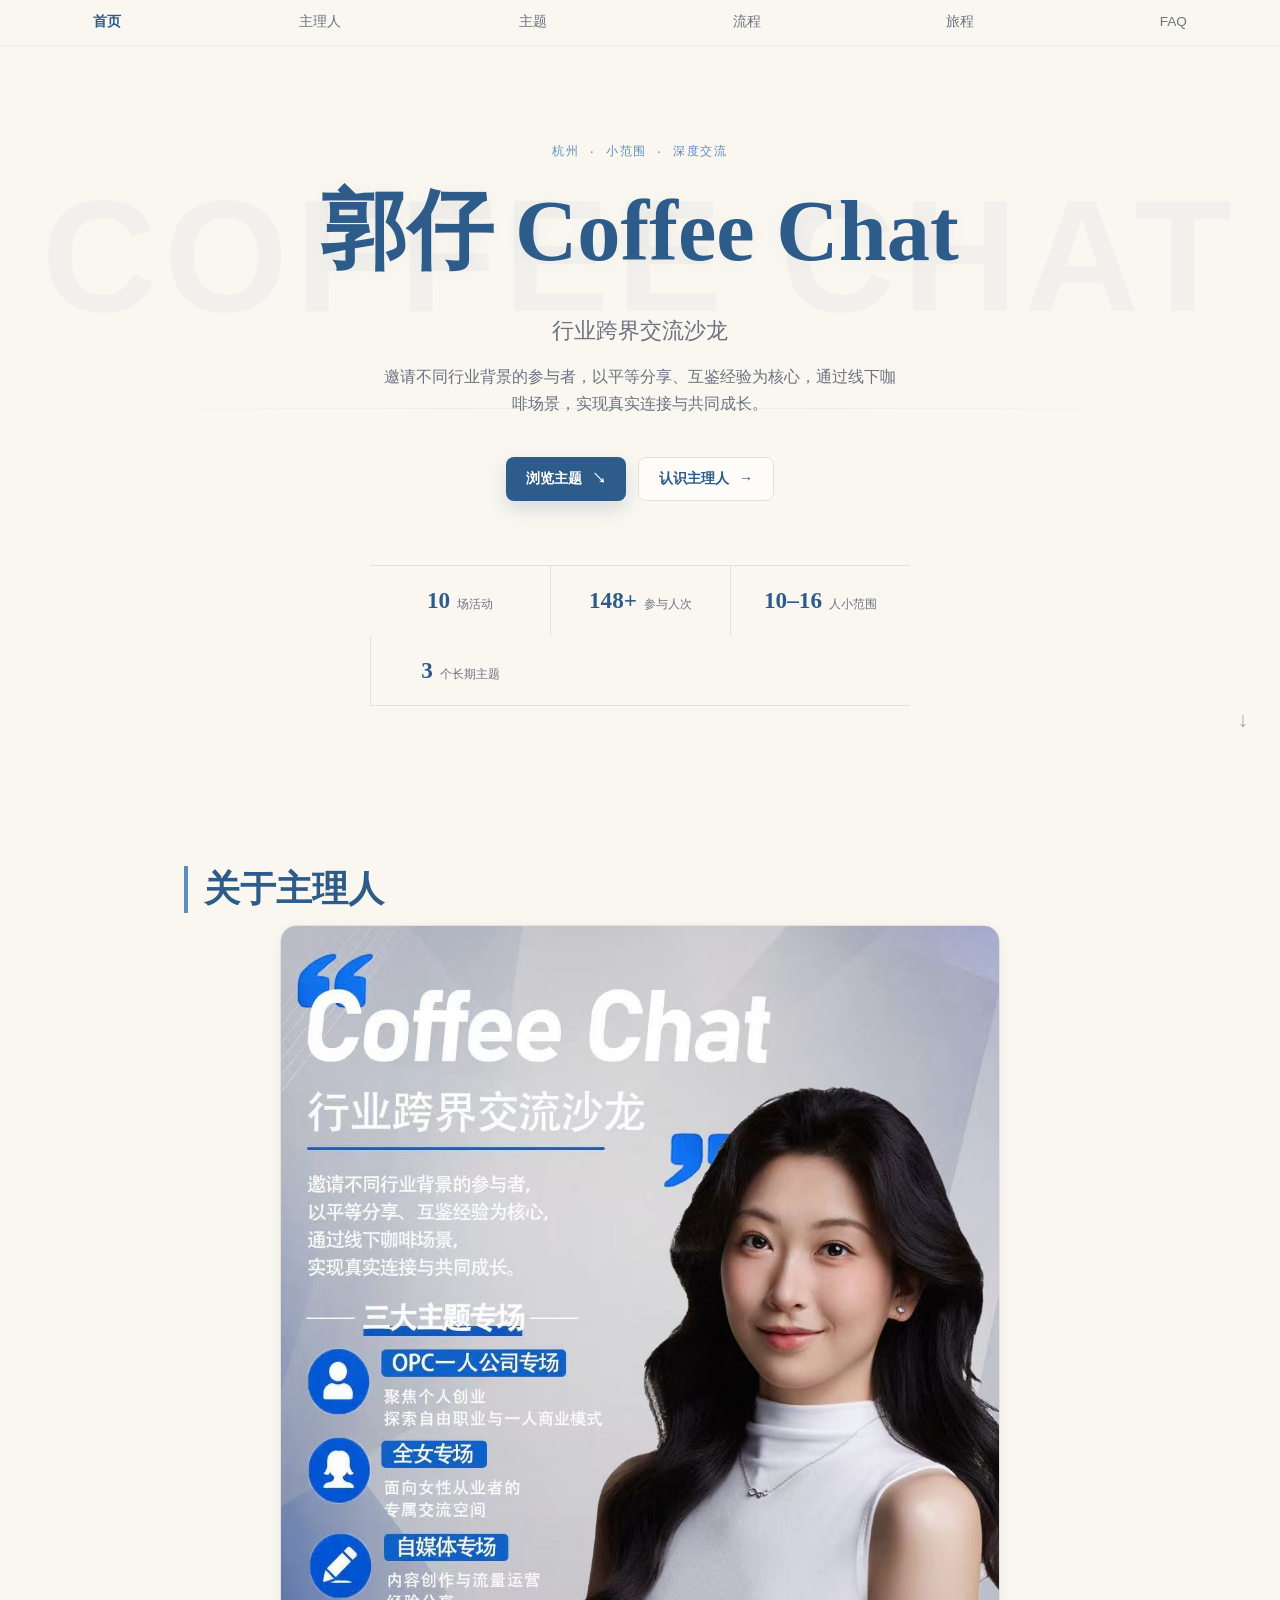
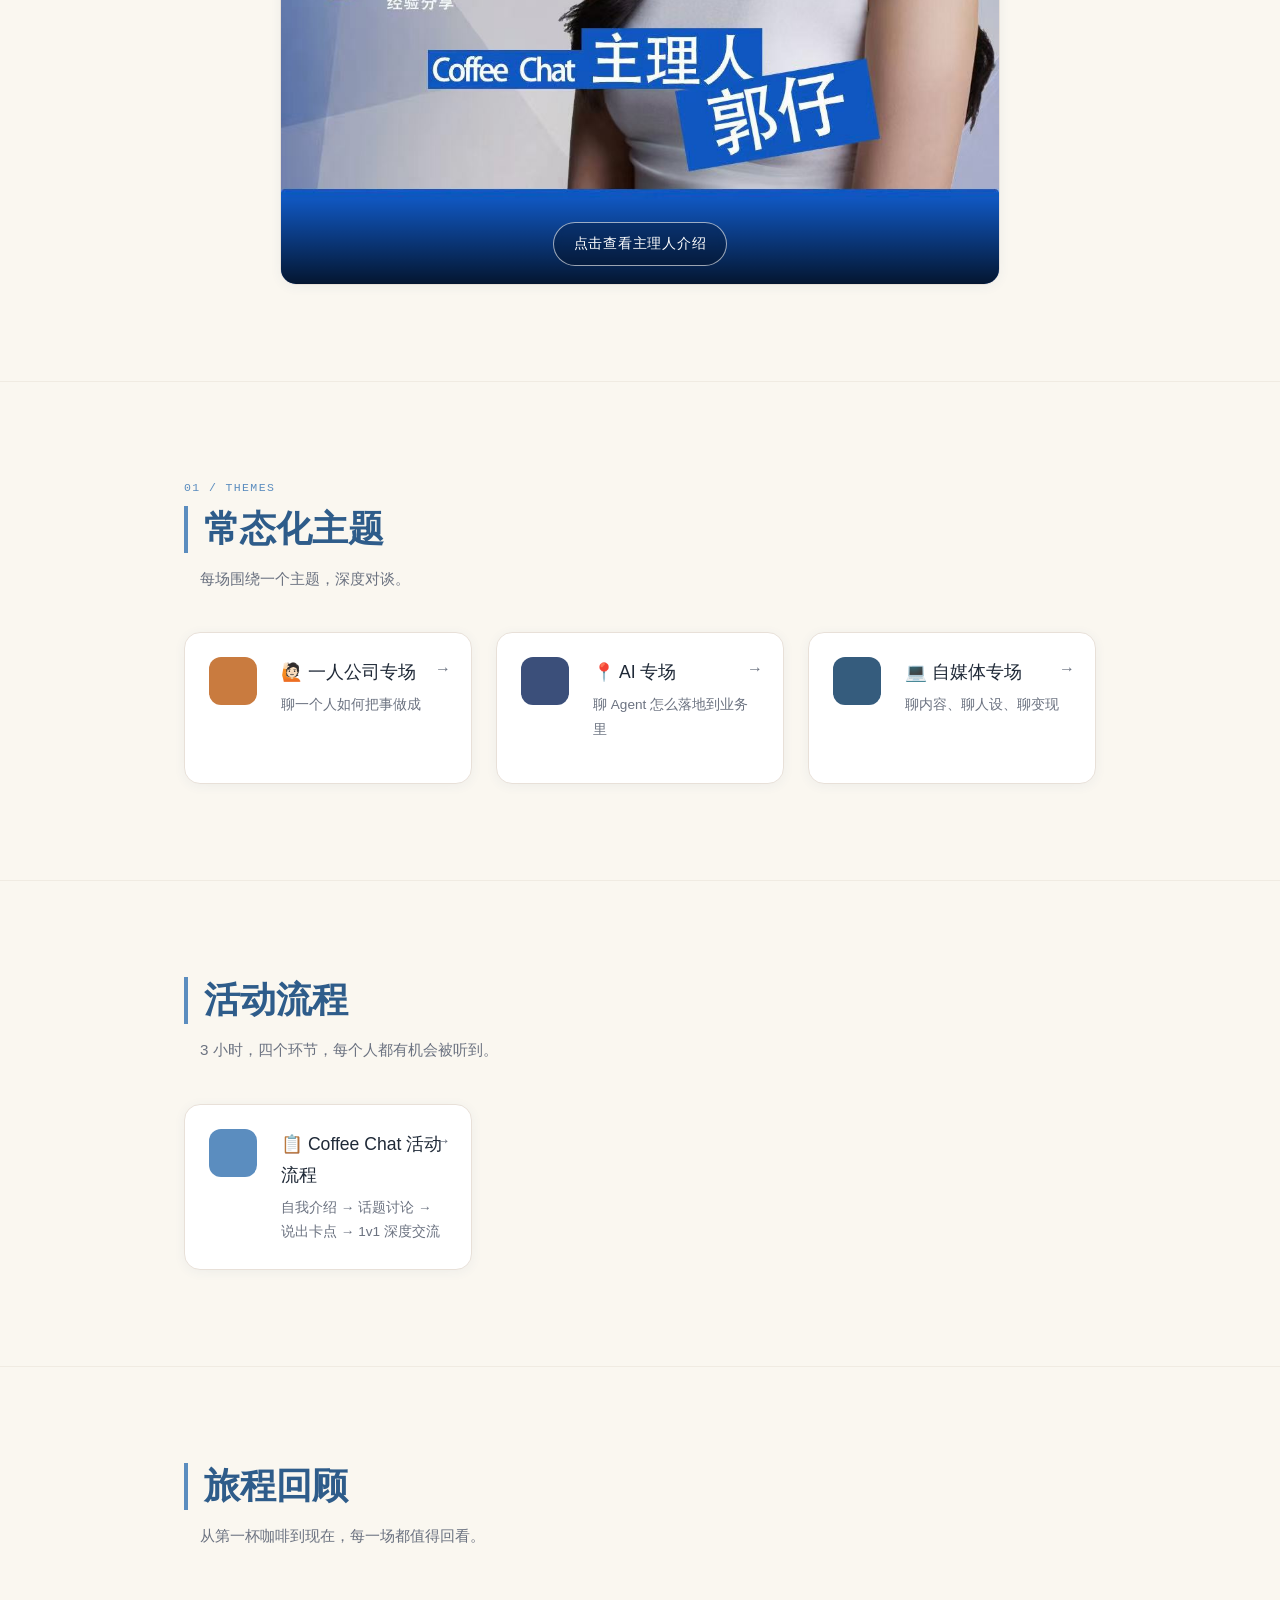
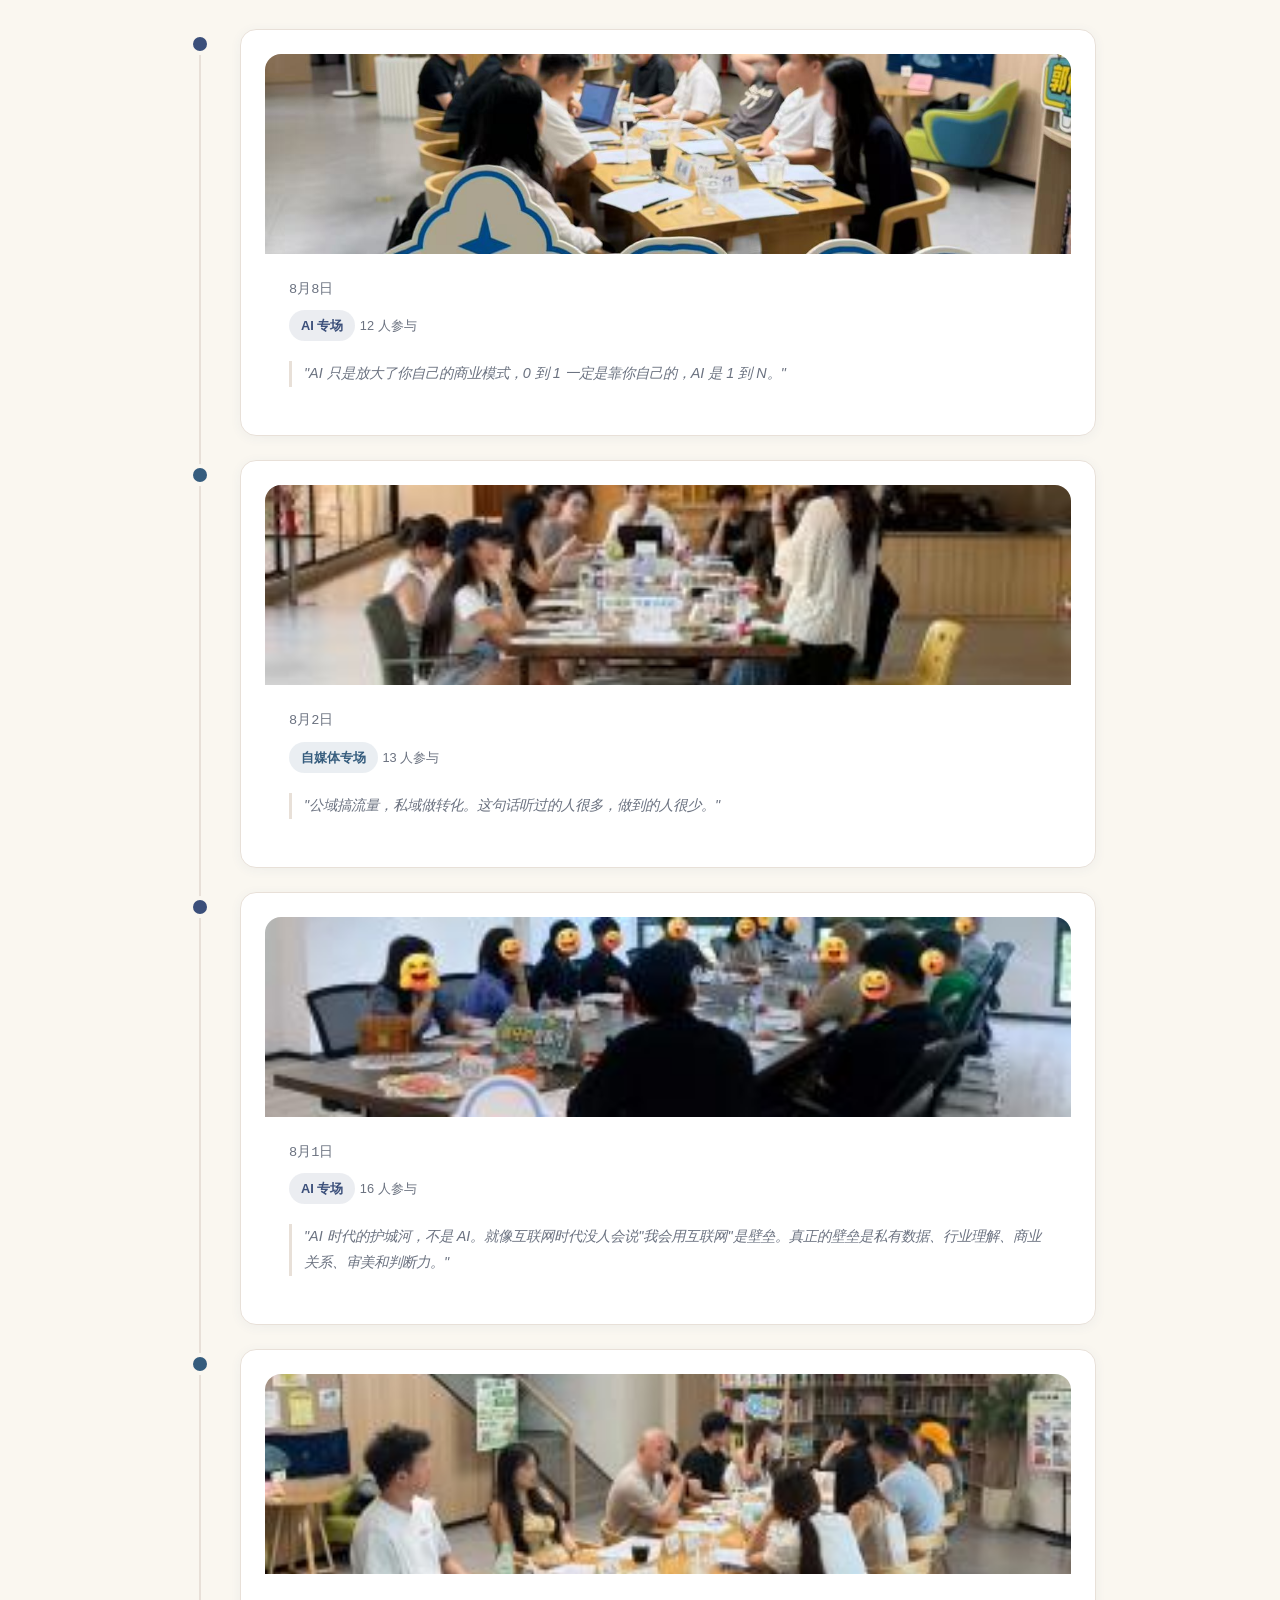
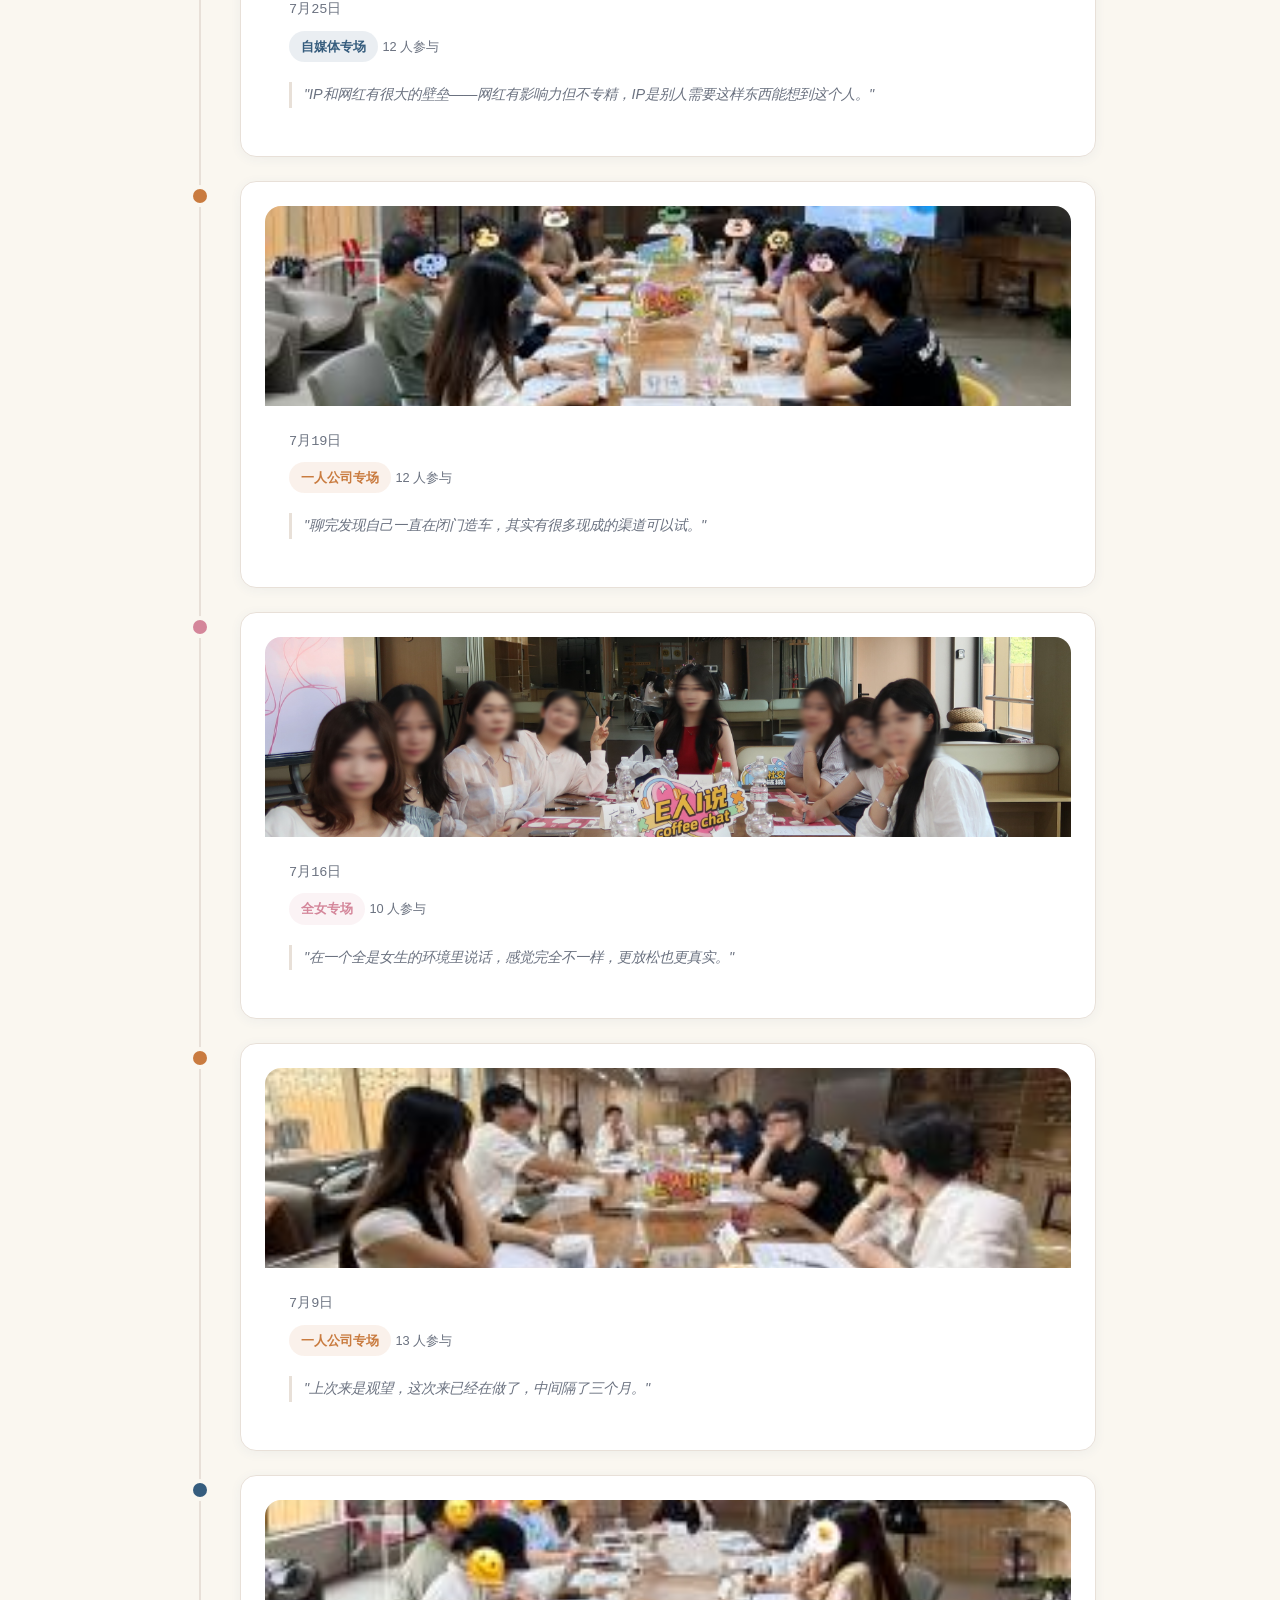
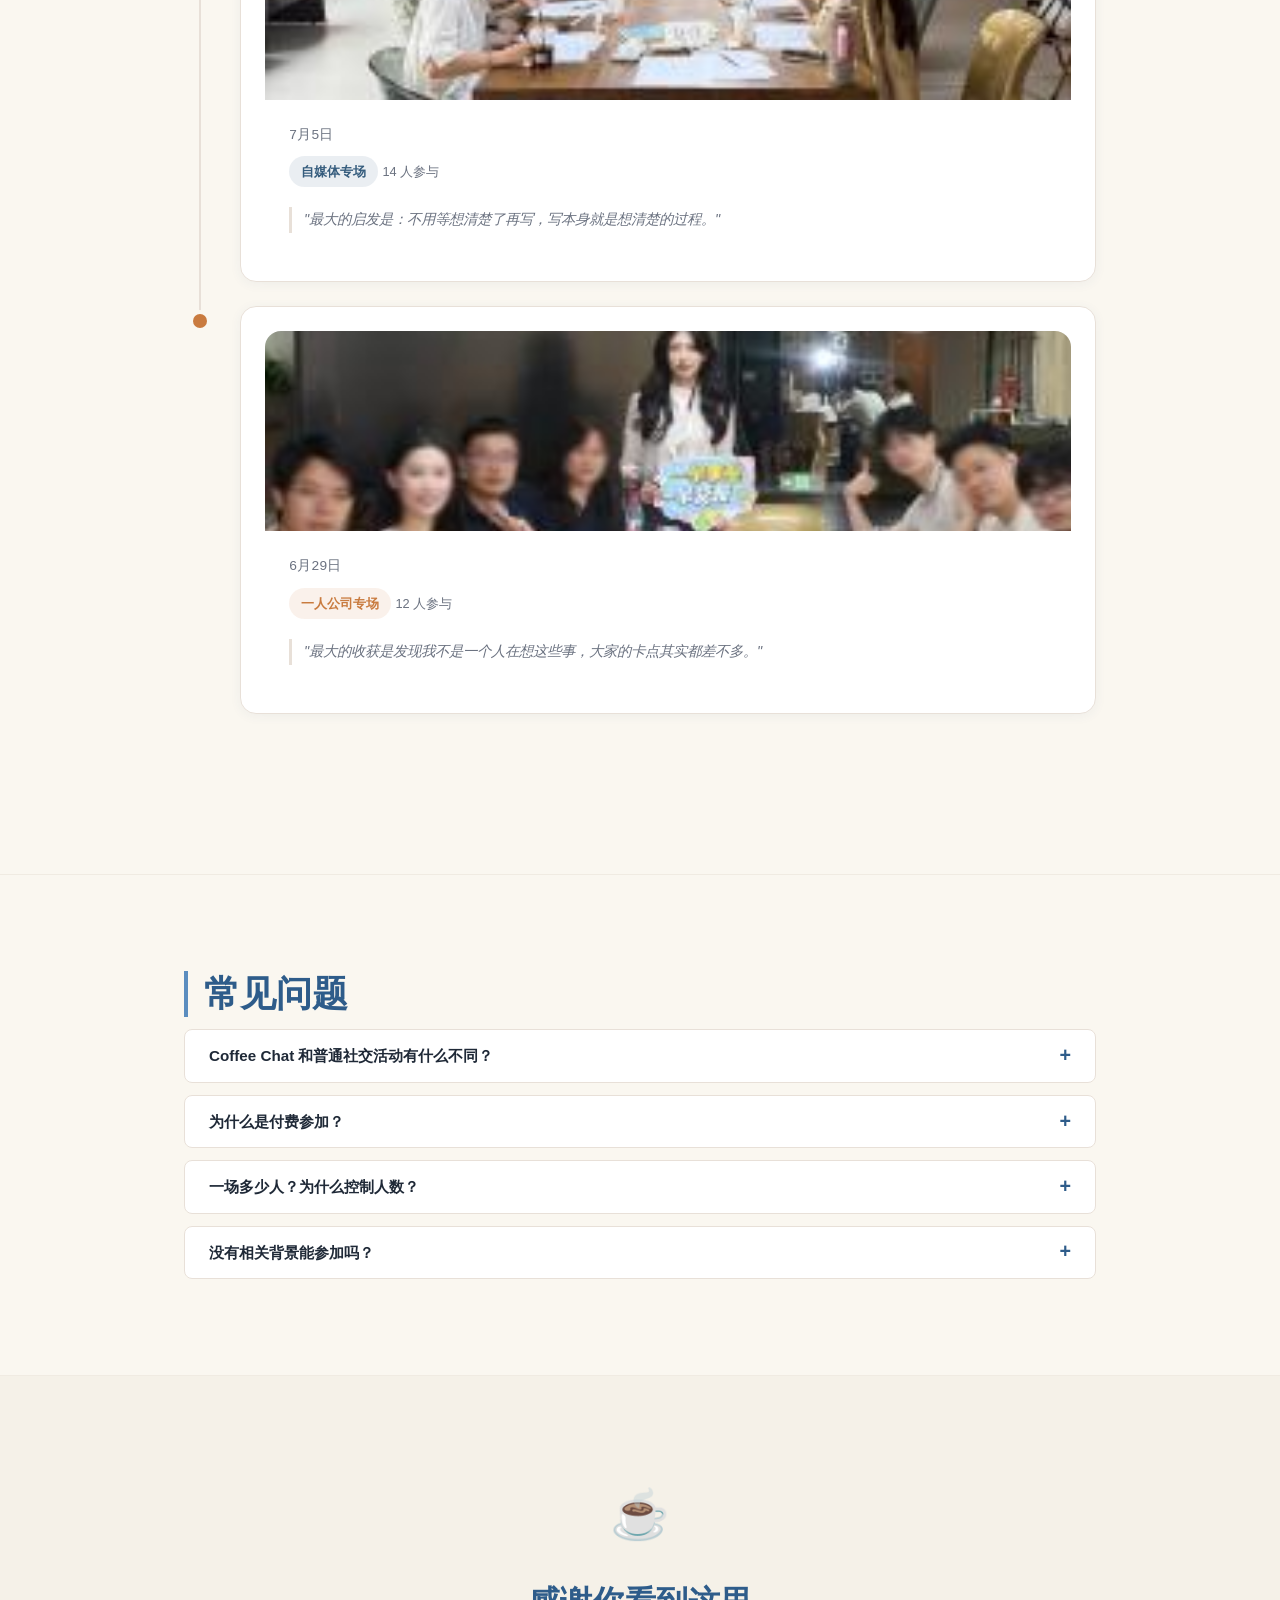
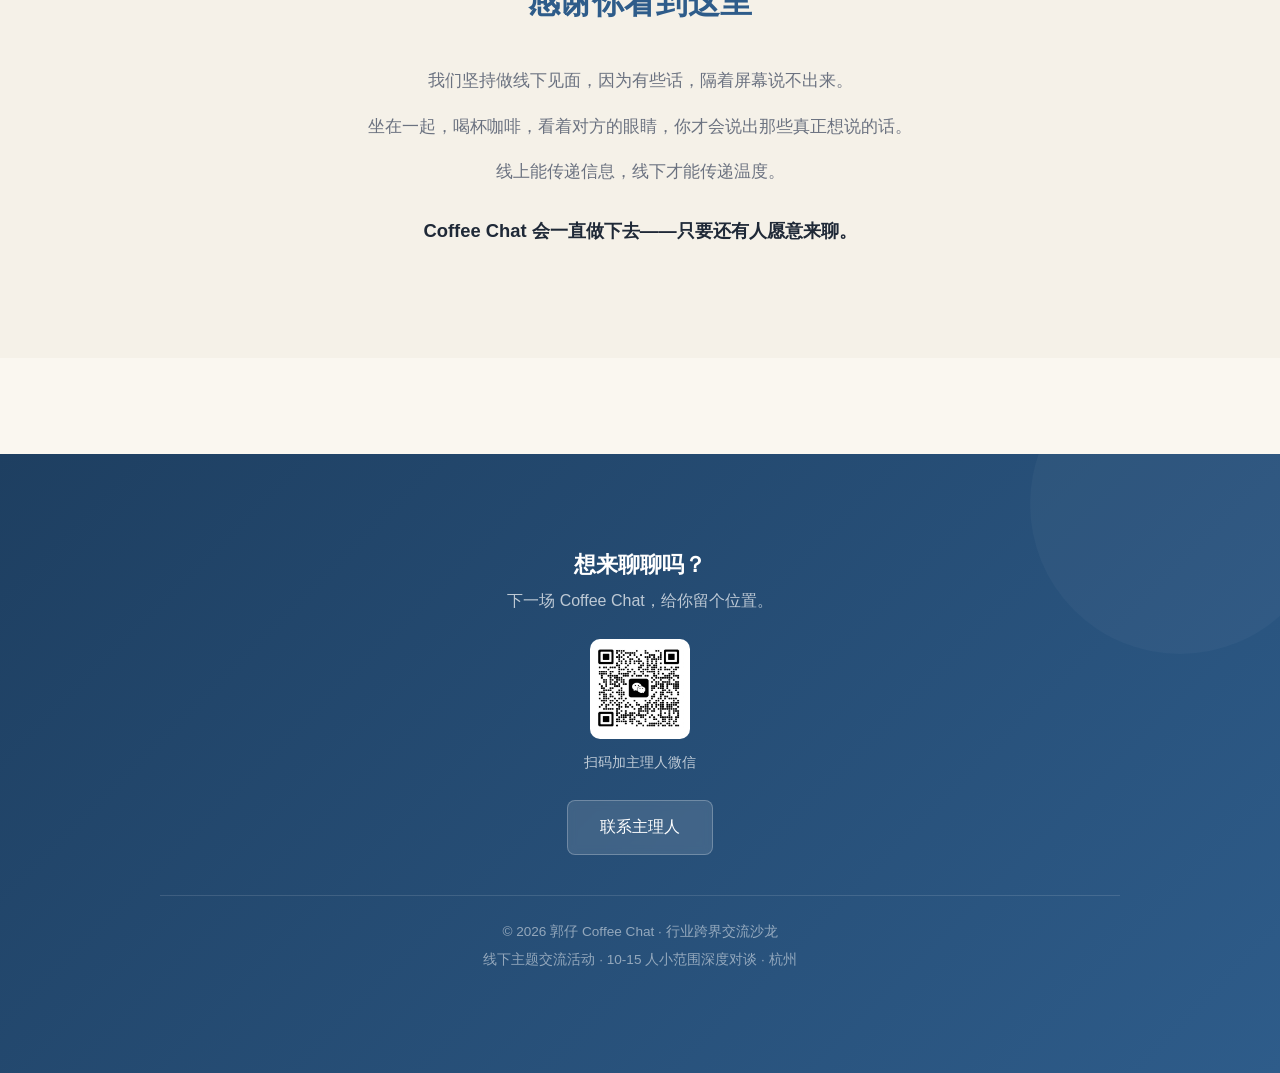
==== index.html @ 4f2ac9b9 "add 010 media event (Aug 15, 16 attendees)" ====
<!DOCTYPE html>
<html lang="zh-CN">
<head>
  <meta charset="UTF-8">
  <meta name="viewport" content="width=device-width, initial-scale=1.0">
  <title>Coffee Chat · 行业跨界交流沙龙</title>
  <meta name="description" content="郭仔 Coffee Chat · 行业跨界交流沙龙。邀请不同行业背景的参与者，以平等分享、互鉴经验为核心，通过线下咖啡场景，实现真实连接与共同成长。">
  <link rel="stylesheet" href="assets/style.css">
</head>
<body>

  <!-- 滚动进度条 -->
  <div class="scroll-progress"></div>

  <!-- 导航：Tab 式水平等分 -->
  <nav class="nav nav-tabs">
    <a href="#top" class="nav-tab active" data-nav="top">首页</a>
    <a href="#about" class="nav-tab" data-nav="about">主理人</a>
    <a href="#themes" class="nav-tab" data-nav="themes">主题</a>
    <a href="#flow" class="nav-tab" data-nav="flow">流程</a>
    <a href="#timeline" class="nav-tab" data-nav="timeline">旅程</a>
    <a href="#faq" class="nav-tab" data-nav="faq">FAQ</a>
  </nav>

  <!-- 第一板块：品牌 Hero -->
  <header class="hero" id="top">
    <div class="hero-line"></div>
    <div class="hero-content fade-in-up">
      <p class="hero-kicker">杭州 · 小范围 · 深度交流</p>
      <h1 class="hero-title">郭仔 Coffee Chat</h1>
      <p class="hero-sub">行业跨界交流沙龙</p>
      <p class="hero-desc">邀请不同行业背景的参与者，以平等分享、互鉴经验为核心，通过线下咖啡场景，实现真实连接与共同成长。</p>
      <div class="hero-actions" aria-label="快速入口">
        <a class="hero-cta hero-cta-primary" href="#themes">浏览主题 <span aria-hidden="true">↘</span></a>
        <a class="hero-cta hero-cta-secondary" href="#about">认识主理人 <span aria-hidden="true">→</span></a>
      </div>
      <div class="hero-proof" aria-label="Coffee Chat 活动数据">
        <div><strong>10</strong><span>场活动</span></div>
        <div><strong>148+</strong><span>参与人次</span></div>
        <div><strong>10–16</strong><span>人小范围</span></div>
        <div><strong>3</strong><span>个长期主题</span></div>
      </div>
    </div>
    <a href="#about" class="hero-scroll" aria-label="向下滚动">↓</a>
  </header>

  <!-- 第二板块：关于主理人 + 常态化主题 -->
  <section class="section" id="about">
    <div class="container">
      <h2 class="section-title">关于主理人</h2>
      <!-- 海报卡片（点击展开主理人介绍） -->
      <div class="poster-card reveal" id="posterCard" tabindex="0" role="button" aria-expanded="false" aria-label="点击查看主理人介绍">
        <div class="poster-image" style="background-image: url('assets/photos/promo-poster.jpg')"></div>
        <div class="poster-overlay">
          <span class="poster-hint" id="posterHint">点击查看主理人介绍</span>
        </div>
        <div class="poster-detail" id="posterDetail">
          <div class="poster-detail-inner">
            <div class="poster-detail-head">
              <div class="poster-detail-avatar"></div>
              <div class="poster-detail-meta">
                <h3>郭仔</h3>
                <p>Coffee Chat 发起人 · 浙江 · 杭州</p>
              </div>
            </div>
            <div class="poster-detail-body">
              <p>2026 年裸辞后发起 <strong>Coffee Chat</strong> 项目，以「小范围、有主题、深度对话」为核心形式，邀请不同行业背景的人线下见面交流。</p>
              <p><strong>已办主题专场：</strong>一人公司专场 · 全女专场 · 自媒体专场 · AI 专场</p>
              <p><strong>过往嘉宾/参与者（节选）：</strong>涵盖某上市公司 CFO、宠物行业年营收 2 亿企业主、几十万粉丝量级自媒体博主、国货美妆渠道负责人、AI 智能体独立创业者、电气工程师、有从 Vogue 出来的艺人造型师、也有负责 6000 万粉丝帐号的短视频商业化操盘手……</p>
              <p><strong>活动理念：</strong>拒绝无效社交，坚持小人数制，确保每位参与者都能深度参与对话。相信「真诚需要物理距离」，线下面对面交流是线上无法替代的信任建立方式。</p>
            </div>
            <div class="poster-detail-qr">
              <img src="assets/photos/wechat-qr.jpeg" alt="主理人微信二维码">
              <span>扫码加好友<br>备注 Coffee Chat</span>
            </div>
          </div>
        </div>
      </div>
    </div>
  </section>

  <section class="section" id="themes">
    <div class="container">
      <p class="section-kicker">01 / THEMES</p>
      <h2 class="section-title">常态化主题</h2>
      <p class="section-desc">每场围绕一个主题，深度对谈。</p>
      <div class="theme-grid" id="theme-grid"></div>
    </div>
  </section>

  <!-- 活动流程 -->
  <section class="section" id="flow">
    <div class="container">
      <h2 class="section-title">活动流程</h2>
      <p class="section-desc">3 小时，四个环节，每个人都有机会被听到。</p>
      <div class="theme-grid">
        <a class="theme-card reveal" href="flow.html">
          <div class="theme-color-block" style="background:#5B8DBF"></div>
          <div class="theme-body">
            <div class="theme-name">📋 Coffee Chat 活动流程</div>
            <div class="theme-tagline">自我介绍 → 话题讨论 → 说出卡点 → 1v1 深度交流</div>
          </div>
          <span class="theme-arrow">→</span>
        </a>
      </div>
    </div>
  </section>

  <!-- 第三板块：旅程回顾 -->
  <section class="section" id="timeline">
    <div class="container">
      <h2 class="section-title">旅程回顾</h2>
      <p class="section-desc">从第一杯咖啡到现在，每一场都值得回看。</p>
      <div class="timeline" id="timeline-container"></div>
    </div>
  </section>

  <!-- 第四板块：常见问题 -->
  <section class="section" id="faq">
    <div class="container">
      <h2 class="section-title">常见问题</h2>
      <div class="faq" id="faq-container"></div>
    </div>
  </section>

  <!-- 第五板块：感谢观看 -->
  <section class="section closing-section" id="thanks">
    <div class="container closing-content">
      <div class="closing-icon">☕</div>
      <h2 class="closing-title">感谢你看到这里</h2>
      <p class="closing-text">我们坚持做线下见面，因为有些话，隔着屏幕说不出来。</p>
      <p class="closing-text">坐在一起，喝杯咖啡，看着对方的眼睛，你才会说出那些真正想说的话。</p>
      <p class="closing-text">线上能传递信息，线下才能传递温度。</p>
      <p class="closing-text closing-emphasis">Coffee Chat 会一直做下去——只要还有人愿意来聊。</p>
    </div>
  </section>

  <!-- 页脚 -->
  <footer class="footer">
    <div class="footer-inner">
      <div class="footer-cta">
        <h3>想来聊聊吗？</h3>
        <p>下一场 Coffee Chat，给你留个位置。</p>
        <div class="footer-qr">
          <img class="footer-qr-img" src="assets/photos/wechat-qr.jpeg" alt="微信二维码">
          <span class="footer-qr-label">扫码加主理人微信</span>
        </div>
        <a class="footer-btn" href="mailto:hi@coffeechat.club">联系主理人</a>
      </div>
      <div class="footer-meta">
        <p>&copy; 2026 郭仔 Coffee Chat · 行业跨界交流沙龙</p>
        <p>线下主题交流活动 · 10-15 人小范围深度对谈 · 杭州</p>
      </div>
    </div>
  </footer>

  <script src="assets/app.js"></script>
  <script>
    document.addEventListener('DOMContentLoaded', () => {
      // 旅程回顾：全部活动，简化模式（仅保留时间、主题、参与人数、金句）
      const timelineContainer = document.getElementById('timeline-container');
      if (timelineContainer) {
        renderTimeline(activities.slice().reverse(), timelineContainer, '', true);
      }

      // 常态化主题：仅显示非隐藏主题
      const themeGrid = document.getElementById('theme-grid');
      if (themeGrid) {
        const visibleThemes = themes.filter(t => !t.hidden);
        themeGrid.innerHTML = visibleThemes.map((t, i) => `
          <a class="theme-card reveal" href="themes/${t.slug}.html" style="transition-delay:${i * 80}ms">
            <div class="theme-color-block" style="background:${t.accentColor}"></div>
            <div class="theme-body">
              <div class="theme-name">${t.name}</div>
              <div class="theme-tagline">${t.tagline}</div>
            </div>
            <span class="theme-arrow">→</span>
          </a>
        `).join('');
      }

      // 常见问题
      const faqContainer = document.getElementById('faq-container');
      if (faqContainer) {
        renderFAQItems(faqParticipate, faqContainer);
      }

      // Tab 导航 scroll-spy：滚动时高亮当前板块
      const navTabs = document.querySelectorAll('.nav-tab[data-nav]');
      const sections = ['top', 'about', 'themes', 'flow', 'timeline', 'faq'].map(id => ({
        id,
        el: document.getElementById(id)
      })).filter(s => s.el);

      const updateActiveTab = () => {
        let current = 'top';
        const scrollY = window.scrollY + 120;
        sections.forEach(s => {
          if (s.el.offsetTop <= scrollY) current = s.id;
        });
        navTabs.forEach(tab => {
          tab.classList.toggle('active', tab.dataset.nav === current);
        });
      };
      window.addEventListener('scroll', updateActiveTab, { passive: true });
      updateActiveTab();

      // 为动态渲染的 reveal 元素绑定入场动画
      const revealObserver = new IntersectionObserver((entries) => {
        entries.forEach(entry => {
          if (entry.isIntersecting) entry.target.classList.add('visible');
        });
      }, { threshold: 0.15 });
      document.querySelectorAll('.reveal').forEach(el => revealObserver.observe(el));

      // 海报卡片点击展开/收起
      const posterCard = document.getElementById('posterCard');
      const posterHint = document.getElementById('posterHint');
      if (posterCard) {
        const togglePoster = () => {
          const isExpanded = posterCard.classList.toggle('expanded');
          posterCard.setAttribute('aria-expanded', isExpanded);
          if (posterHint) {
            posterHint.textContent = isExpanded ? '点击收起' : '点击查看主理人介绍';
          }
        };
        posterCard.addEventListener('click', togglePoster);
        posterCard.addEventListener('keydown', (e) => {
          if (e.key === 'Enter' || e.key === ' ') {
            e.preventDefault();
            togglePoster();
          }
        });
      }
    });
  </script>

</body>
</html>
---- assets/style.css ----
/* ===== Coffee Chat 设计系统 v2.0 ===== */
:root {
  --bg: #FAF7F0;
  --bg-soft: #F5F1E8;
  --bg-card: #FFFFFF;
  --primary: #2E5C8A;
  --primary-light: #5B8DBF;
  --primary-dark: #1E3F61;
  --text: #1F2937;
  --text-light: #6B7280;
  --text-muted: #9CA3AF;
  --border: #E8E0D8;
  --border-light: #F0EBE2;
  --theme-ai: #3B4F7A;
  --theme-money: #2D5F4E;
  --theme-women: #D4869A;
  --theme-solo: #C97B3F;
  --theme-media: #355C7D;
  --theme-general: #2E5C8A;
  --font-serif: "Noto Serif SC", "Source Han Serif SC", serif;
  --font-sans: "Noto Sans CJK SC", "PingFang SC", "Microsoft YaHei", sans-serif;
  --font-mono: "SF Mono", "Fira Code", monospace;
  --space-xs: 12px;
  --space-sm: 24px;
  --space-md: 40px;
  --space-lg: 64px;
  --space-xl: 96px;
  --radius-card: 16px;
  --radius-btn: 8px;
  --radius-tag: 20px;
  --shadow-card: 0 2px 12px rgba(46, 92, 138, 0.06);
  --shadow-hover: 0 12px 32px rgba(46, 92, 138, 0.14);
  --shadow-float: 0 20px 48px rgba(46, 92, 138, 0.10);
  --transition-smooth: cubic-bezier(0.16, 1, 0.3, 1);
  --transition-bounce: cubic-bezier(0.34, 1.56, 0.64, 1);
}

* { margin: 0; padding: 0; box-sizing: border-box; }
html { scroll-behavior: smooth; }
body {
  font-family: var(--font-sans);
  background: var(--bg);
  color: var(--text);
  line-height: 1.8;
  -webkit-font-smoothing: antialiased;
  -moz-osx-font-smoothing: grayscale;
  overflow-x: hidden;
}
h1, h2, h3 { font-family: var(--font-serif); font-weight: 700; line-height: 1.3; }
a { color: var(--primary); text-decoration: none; }
a:hover { color: var(--primary-light); }
.container { max-width: 960px; margin: 0 auto; padding: 0 var(--space-sm); }
.section { padding: var(--space-xl) 0; position: relative; }
.section + .section { border-top: 1px solid var(--border-light); }

/* ===== Tab 式导航 ===== */
.nav-tabs {
  display: flex;
  justify-content: space-around;
  align-items: center;
  background: rgba(255, 255, 255, 0.95);
  backdrop-filter: blur(12px);
  -webkit-backdrop-filter: blur(12px);
  border-bottom: 1px solid #F0F0F0;
  position: sticky;
  top: 0;
  z-index: 100;
  height: 46px;
  overflow-x: auto;
  -webkit-overflow-scrolling: touch;
  scrollbar-width: none;
}
.nav-tabs::-webkit-scrollbar { display: none; }
.nav-tab {
  flex: 1;
  text-align: center;
  font-size: 0.85em;
  color: var(--text-light);
  white-space: nowrap;
  padding: 0 4px;
  transition: color 0.3s;
  text-decoration: none;
}
.nav-tab:hover { color: var(--primary); }
.nav-tab.active {
  color: var(--primary);
  font-weight: 600;
}

/* ===== 滚动进度条 ===== */
.scroll-progress {
  position: fixed;
  top: 0;
  left: 0;
  width: 0%;
  height: 3px;
  background: linear-gradient(90deg, var(--primary-light), var(--primary));
  z-index: 200;
  transition: width 0.1s linear;
  border-radius: 0 3px 3px 0;
}

/* ===== 动画 ===== */
@keyframes fadeInUp {
  from { opacity: 0; transform: translateY(20px); }
  to { opacity: 1; transform: translateY(0); }
}
@keyframes lineGrow {
  from { transform: scaleX(0); }
  to { transform: scaleX(1); }
}
@keyframes pulse {
  0%, 100% { opacity: 0.4; transform: translateY(0); }
  50% { opacity: 1; transform: translateY(4px); }
}
@keyframes shimmer {
  0% { background-position: -200% 0; }
  100% { background-position: 200% 0; }
}
@keyframes steam {
  0% { opacity: 0; transform: translateY(0) scaleX(1); }
  50% { opacity: 0.3; }
  100% { opacity: 0; transform: translateY(-20px) scaleX(1.5); }
}
.fade-in-up { animation: fadeInUp 0.8s var(--transition-smooth) both; }
.reveal {
  opacity: 0;
  transform: translateY(24px);
  transition: opacity 0.7s var(--transition-smooth), transform 0.7s var(--transition-smooth);
}
.reveal.visible { opacity: 1; transform: translateY(0); }

/* ===== 导航 ===== */
.nav {
  position: sticky;
  top: 0;
  z-index: 100;
  background: rgba(250, 247, 240, 0.85);
  backdrop-filter: blur(12px);
  -webkit-backdrop-filter: blur(12px);
  border-bottom: 1px solid var(--border-light);
  transition: box-shadow 0.3s, background 0.3s;
}
.nav.scrolled {
  box-shadow: 0 4px 24px rgba(46, 92, 138, 0.06);
  background: rgba(250, 247, 240, 0.95);
}
.nav-inner {
  max-width: 960px;
  margin: 0 auto;
  padding: 14px var(--space-sm);
  display: flex;
  justify-content: space-between;
  align-items: center;
}
.nav-logo {
  font-family: var(--font-serif);
  font-weight: 700;
  font-size: 1.15em;
  color: var(--primary);
  letter-spacing: 0.5px;
  transition: opacity 0.2s;
}
.nav-logo:hover { opacity: 0.7; }
.nav-links { display: flex; gap: 28px; align-items: center; }
.nav-links a {
  font-size: 0.9em;
  color: var(--text);
  transition: color 0.2s;
  position: relative;
}
.nav-links a::after {
  content: '';
  position: absolute;
  bottom: -4px;
  left: 0;
  width: 0;
  height: 2px;
  background: var(--primary);
  transition: width 0.3s var(--transition-smooth);
  border-radius: 1px;
}
.nav-links a:hover::after { width: 100%; }
.nav-links a:hover { color: var(--primary); }

/* 汉堡菜单按钮 */
.nav-toggle {
  display: none;
  flex-direction: column;
  gap: 5px;
  background: none;
  border: none;
  cursor: pointer;
  padding: 8px;
  z-index: 101;
}
.nav-toggle span {
  width: 24px;
  height: 2px;
  background: var(--text);
  border-radius: 2px;
  transition: all 0.3s var(--transition-smooth);
}
.nav-toggle.open span:nth-child(1) { transform: translateY(7px) rotate(45deg); }
.nav-toggle.open span:nth-child(2) { opacity: 0; }
.nav-toggle.open span:nth-child(3) { transform: translateY(-7px) rotate(-45deg); }

/* 移动端遮罩 */
.nav-overlay {
  display: none;
  position: fixed;
  inset: 0;
  background: rgba(0, 0, 0, 0.3);
  z-index: 98;
  opacity: 0;
  transition: opacity 0.3s;
}
.nav-overlay.show { display: block; opacity: 1; }

/* ===== Hero ===== */
.hero {
  min-height: 78vh;
  display: flex;
  flex-direction: column;
  justify-content: center;
  align-items: center;
  text-align: center;
  position: relative;
  padding: var(--space-xl) var(--space-sm) var(--space-lg);
  overflow: hidden;
}
.hero::before {
  content: '';
  position: absolute;
  top: 18%;
  left: 50%;
  transform: translateX(-50%);
  content: 'COFFEE CHAT';
  color: var(--primary);
  font-family: var(--font-sans);
  font-size: clamp(4rem, 14vw, 10rem);
  font-weight: 800;
  letter-spacing: 0.04em;
  line-height: 1;
  white-space: nowrap;
  opacity: 0.035;
  pointer-events: none;
}
.hero-line {
  position: absolute;
  top: 50%;
  left: 0;
  right: 0;
  height: 1px;
  background: linear-gradient(90deg, transparent, var(--primary-light), transparent);
  opacity: 0.12;
  transform-origin: left;
  animation: lineGrow 1.5s var(--transition-smooth) 0.3s both;
}
.hero-content { position: relative; z-index: 1; }
.hero-title {
  font-size: clamp(2.8rem, 7vw, 5.4rem);
  color: var(--primary);
  margin-bottom: var(--space-sm);
  letter-spacing: 0;
  text-shadow: 0 2px 20px rgba(46, 92, 138, 0.06);
}
.hero-kicker {
  color: var(--primary-light);
  font-family: var(--font-mono);
  font-size: 0.74em;
  letter-spacing: 0.14em;
  margin-bottom: var(--space-xs);
}
.hero-sub { font-size: clamp(1.05rem, 2vw, 1.35rem); color: var(--text-light); margin-bottom: var(--space-xs); }
.hero-desc {
  font-size: 1em;
  color: var(--text-light);
  max-width: 520px;
  margin: 0 auto;
  line-height: 1.7;
}
.hero-actions {
  display: flex;
  justify-content: center;
  gap: 12px;
  margin-top: var(--space-md);
}
.hero-cta {
  min-height: 44px;
  display: inline-flex;
  align-items: center;
  justify-content: center;
  gap: 10px;
  padding: 0 20px;
  border-radius: var(--radius-btn);
  font-size: 0.9em;
  font-weight: 600;
  transition: transform 0.3s var(--transition-smooth), background 0.3s, color 0.3s, box-shadow 0.3s;
}
.hero-cta:hover { transform: translateY(-2px); }
.hero-cta-primary {
  background: var(--primary);
  color: #fff;
  box-shadow: 0 8px 20px rgba(46, 92, 138, 0.18);
}
.hero-cta-primary:hover { background: var(--primary-dark); color: #fff; box-shadow: 0 12px 26px rgba(46, 92, 138, 0.24); }
.hero-cta-secondary { border: 1px solid var(--border); color: var(--primary); background: rgba(255, 255, 255, 0.6); }
.hero-cta-secondary:hover { border-color: var(--primary-light); color: var(--primary-dark); background: #fff; }
.hero-proof {
  display: grid;
  grid-template-columns: repeat(3, 1fr);
  max-width: 540px;
  margin: var(--space-lg) auto 0;
  border-top: 1px solid var(--border);
  border-bottom: 1px solid var(--border);
}
.hero-proof div { display: flex; align-items: baseline; justify-content: center; gap: 7px; padding: 14px 8px; }
.hero-proof div + div { border-left: 1px solid var(--border); }
.hero-proof strong { color: var(--primary); font-family: var(--font-serif); font-size: 1.45em; }
.hero-proof span { color: var(--text-light); font-size: 0.78em; white-space: nowrap; }
.hero-scroll {
  position: absolute;
  bottom: 32px;
  right: 32px;
  color: var(--text-muted);
  font-size: 1.3em;
  animation: pulse 2s ease-in-out infinite;
  transition: color 0.2s;
  z-index: 2;
}
.hero-scroll:hover { color: var(--primary); }

/* ===== Section 标题 ===== */
.section-title {
  font-size: clamp(1.7rem, 3vw, 2.25rem);
  color: var(--primary);
  margin-bottom: var(--space-xs);
  padding-left: 16px;
  border-left: 4px solid var(--primary-light);
  position: relative;
}
.section-kicker {
  color: var(--primary-light);
  font-family: var(--font-mono);
  font-size: 0.72em;
  letter-spacing: 0.12em;
  margin-bottom: 8px;
}
.section-desc {
  color: var(--text-light);
  font-size: 0.95em;
  margin-bottom: var(--space-md);
  padding-left: 16px;
}

/* ===== 时间线 ===== */
.timeline { display: flex; flex-direction: column; gap: 0; padding: var(--space-md) 0; }
.timeline-item { display: flex; gap: var(--space-sm); }
.timeline-rail { display: flex; flex-direction: column; align-items: center; flex-shrink: 0; width: 32px; }
.timeline-dot {
  width: 14px;
  height: 14px;
  border-radius: 50%;
  margin-top: 8px;
  z-index: 1;
  box-shadow: 0 0 0 4px var(--bg);
  transition: transform 0.3s var(--transition-bounce);
}
.timeline-item:hover .timeline-dot { transform: scale(1.3); }
.timeline-line { width: 2px; flex: 1; background: var(--border); margin-top: 4px; margin-bottom: -8px; }
.timeline-card {
  background: var(--bg-card);
  border-radius: var(--radius-card);
  padding: var(--space-sm);
  margin-bottom: var(--space-sm);
  border: 1px solid var(--border);
  box-shadow: var(--shadow-card);
  flex: 1;
  transition: box-shadow 0.4s var(--transition-smooth), transform 0.4s var(--transition-smooth), border-color 0.3s;
}
.timeline-card:hover {
  box-shadow: var(--shadow-hover);
  transform: translateY(-3px);
  border-color: var(--primary-light);
}
.timeline-date { font-family: var(--font-mono); font-size: 0.85em; color: var(--text-light); margin-bottom: 8px; }
.timeline-tag {
  display: inline-block;
  padding: 4px 12px;
  border-radius: var(--radius-tag);
  font-size: 0.8em;
  font-weight: 600;
  margin-bottom: 8px;
  transition: transform 0.2s;
}
.timeline-card:hover .timeline-tag { transform: scale(1.05); }
.timeline-highlight { font-size: 1.05em; color: var(--text); margin-bottom: 8px; }
.timeline-meta { font-size: 0.8em; color: var(--text-light); }
.timeline-quote {
  margin-top: var(--space-xs);
  padding-left: 12px;
  border-left: 3px solid var(--border);
  font-size: 0.9em;
  color: var(--text-light);
  font-style: italic;
}
.timeline-quote cite { font-style: normal; font-weight: 600; color: var(--text); }

/* 时间线要点列表 */
.timeline-takeaways {
  margin-top: var(--space-xs);
  padding: 12px 16px;
  background: var(--bg-soft);
  border-radius: 8px;
}
.timeline-takeaways ul {
  list-style: none;
  padding: 0;
  margin: 0;
  display: flex;
  flex-direction: column;
  gap: 6px;
}
.timeline-takeaways li {
  font-size: 0.85em;
  color: var(--text-light);
  padding-left: 18px;
  position: relative;
  line-height: 1.6;
}
.timeline-takeaways li::before {
  content: '◆';
  position: absolute;
  left: 0;
  top: 0;
  font-size: 0.7em;
  color: var(--primary-light);
}

/* ===== 主题卡片 ===== */
.theme-card {
  display: flex;
  align-items: center;
  gap: var(--space-sm);
  background: var(--bg-card);
  border-radius: var(--radius-card);
  padding: var(--space-sm);
  border: 1px solid var(--border);
  box-shadow: var(--shadow-card);
  transition: transform 0.4s var(--transition-smooth), box-shadow 0.4s var(--transition-smooth), border-color 0.3s;
  color: var(--text);
  position: relative;
  overflow: hidden;
}
.theme-card::after {
  content: '';
  position: absolute;
  inset: 0;
  background: linear-gradient(135deg, transparent 40%, rgba(255,255,255,0.03) 100%);
  opacity: 0;
  transition: opacity 0.4s;
  pointer-events: none;
}
.theme-card:hover {
  transform: translateY(-4px);
  box-shadow: var(--shadow-float);
  border-color: var(--primary-light);
  color: var(--text);
}
.theme-card:hover::after { opacity: 1; }
.theme-color-block {
  width: 48px;
  height: 48px;
  border-radius: 12px;
  flex-shrink: 0;
  transition: transform 0.4s var(--transition-bounce);
  position: relative;
}
.theme-card:hover .theme-color-block { transform: scale(1.15) rotate(5deg); }
.theme-body { flex: 1; }
.theme-name { font-size: 1.1em; margin-bottom: 4px; }
.theme-tagline { font-size: 0.85em; color: var(--text-light); }
.theme-arrow { color: var(--text-light); transition: transform 0.3s var(--transition-smooth), color 0.3s; }
.theme-card:hover .theme-arrow { transform: translateX(6px); color: var(--primary); }
.theme-grid { display: grid; grid-template-columns: repeat(3, 1fr); gap: var(--space-sm); }
.theme-grid .theme-card { min-height: 152px; align-items: flex-start; }
.theme-grid .theme-arrow { position: absolute; top: 22px; right: 20px; }

/* ===== 活动卡片 ===== */
.activity-card {
  background: var(--bg-card);
  border-radius: var(--radius-card);
  overflow: hidden;
  border: 1px solid var(--border);
  box-shadow: var(--shadow-card);
  transition: transform 0.4s var(--transition-smooth), box-shadow 0.4s var(--transition-smooth), border-color 0.3s;
}
.activity-card:hover {
  transform: translateY(-5px);
  box-shadow: var(--shadow-float);
  border-color: var(--primary-light);
}
.activity-banner { padding: var(--space-sm); color: #fff; display: flex; flex-direction: column; gap: 4px; position: relative; overflow: hidden; }
.activity-banner::after {
  content: '';
  position: absolute;
  bottom: -10px;
  right: -10px;
  width: 60px;
  height: 60px;
  border-radius: 50%;
  background: rgba(255,255,255,0.08);
}
.activity-banner-date { font-family: var(--font-mono); font-size: 0.85em; opacity: 0.8; }
.activity-banner-theme { font-family: var(--font-serif); font-size: 1.2em; font-weight: 700; }
.activity-content { padding: var(--space-sm); }
.activity-highlight { font-size: 0.95em; margin-bottom: var(--space-xs); }
.activity-quote {
  font-size: 0.9em;
  color: var(--text-light);
  font-style: italic;
  padding-left: 12px;
  border-left: 3px solid var(--border);
  margin-bottom: var(--space-xs);
}
.activity-quote cite { display: block; font-style: normal; font-size: 0.85em; margin-top: 4px; }
.activity-meta { font-size: 0.8em; color: var(--text-light); }
.highlights-grid { display: grid; grid-template-columns: repeat(3, 1fr); gap: var(--space-sm); }

/* ===== FAQ ===== */
.faq { display: flex; flex-direction: column; gap: var(--space-xs); }
.faq-item {
  background: var(--bg-card);
  border-radius: var(--radius-btn);
  border: 1px solid var(--border);
  overflow: hidden;
  transition: border-color 0.3s, box-shadow 0.3s;
}
.faq-item:hover { border-color: var(--primary-light); }
.faq-item.open { box-shadow: var(--shadow-card); border-color: var(--primary-light); }
.faq-question {
  display: flex;
  justify-content: space-between;
  align-items: center;
  padding: var(--space-xs) var(--space-sm);
  cursor: pointer;
  font-weight: 600;
  font-size: 0.95em;
  list-style: none;
  transition: background 0.2s;
}
.faq-question::-webkit-details-marker { display: none; }
.faq-question:hover { background: rgba(46, 92, 138, 0.03); }
.faq-icon {
  font-size: 1.3em;
  color: var(--primary);
  transition: transform 0.3s var(--transition-bounce);
  line-height: 1;
}
.faq-item.open .faq-icon { transform: rotate(45deg); }
.faq-answer {
  max-height: 0;
  overflow: hidden;
  transition: max-height 0.4s var(--transition-smooth), padding 0.4s var(--transition-smooth);
  padding: 0 var(--space-sm);
  font-size: 0.9em;
  color: var(--text-light);
  line-height: 1.8;
}
.faq-item.open .faq-answer {
  max-height: 300px;
  padding: 0 var(--space-sm) var(--space-sm);
}

/* ===== 主理人卡片 ===== */
.host-card {
  display: flex;
  gap: var(--space-md);
  align-items: flex-start;
  background: var(--bg-card);
  border-radius: var(--radius-card);
  padding: var(--space-md);
  border: 1px solid var(--border);
  box-shadow: var(--shadow-card);
  transition: box-shadow 0.4s;
}
.host-card:hover { box-shadow: var(--shadow-hover); }
.host-avatar {
  width: 120px;
  height: 120px;
  border-radius: var(--radius-card);
  background: linear-gradient(135deg, var(--primary-light), var(--primary));
  display: flex;
  align-items: center;
  justify-content: center;
  flex-shrink: 0;
  position: relative;
  overflow: hidden;
}
.host-avatar::before {
  content: '☕';
  font-size: 3em;
  filter: drop-shadow(0 4px 8px rgba(0,0,0,0.2));
}
.host-avatar::after {
  content: '';
  position: absolute;
  top: -50%;
  left: -50%;
  width: 200%;
  height: 200%;
  background: linear-gradient(135deg, transparent 40%, rgba(255,255,255,0.15) 50%, transparent 60%);
  background-size: 200% 200%;
  animation: shimmer 3s ease-in-out infinite;
  pointer-events: none;
}
.host-text p { margin-bottom: var(--space-xs); font-size: 0.95em; }
.host-text p:last-child { margin-bottom: 0; }

/* ===== 主题 Hero ===== */
.theme-hero {
  position: relative;
  padding: var(--space-xl) 0 var(--space-md);
  overflow: hidden;
}
.theme-hero-glow {
  position: absolute;
  top: 0;
  right: -10%;
  width: 50%;
  height: 120%;
  opacity: 0.2;
  pointer-events: none;
  border-radius: 50%;
  filter: blur(40px);
}
.theme-hero-content { position: relative; z-index: 1; }
.theme-back {
  display: inline-block;
  font-size: 0.85em;
  color: var(--text-light);
  margin-bottom: var(--space-sm);
  transition: transform 0.2s, color 0.2s;
}
.theme-back:hover { transform: translateX(-4px); color: var(--primary); }
.theme-hero-title { font-size: 2.5em; margin-bottom: var(--space-xs); }
.theme-hero-tagline { font-size: 1.1em; color: var(--text-light); }
.theme-journey-label { color: var(--text-light); font-size: 0.9em; margin-bottom: var(--space-sm); }
.theme-play-card {
  background: var(--bg-card);
  border-radius: var(--radius-card);
  padding: var(--space-md);
  border: 1px solid var(--border);
  box-shadow: var(--shadow-card);
  transition: box-shadow 0.4s;
}
.theme-play-card:hover { box-shadow: var(--shadow-hover); }
.theme-play-desc { font-size: 1.05em; margin-bottom: var(--space-sm); }
.theme-play-suitable { padding-top: var(--space-sm); border-top: 1px solid var(--border); font-size: 0.95em; color: var(--text-light); }
.suitable-label { font-weight: 600; color: var(--text); margin-right: 8px; }
.quotes-grid { display: grid; grid-template-columns: repeat(2, 1fr); gap: var(--space-sm); }
.quote-card {
  background: var(--bg-card);
  border-radius: var(--radius-card);
  padding: var(--space-sm);
  border: 1px solid var(--border);
  box-shadow: var(--shadow-card);
  transition: transform 0.4s var(--transition-smooth), box-shadow 0.4s var(--transition-smooth);
}
.quote-card:hover { transform: translateY(-3px); box-shadow: var(--shadow-hover); }
.quote-card blockquote { font-size: 1.05em; color: var(--text); font-style: italic; margin-bottom: var(--space-xs); }
.quote-card cite { font-size: 0.85em; color: var(--text-light); font-style: normal; }

/* ===== 主题导航 ===== */
.theme-nav { margin-top: var(--space-lg); padding-top: var(--space-md); border-top: 1px solid var(--border); }
.theme-nav-label { text-align: center; color: var(--text-light); font-size: 0.9em; margin-bottom: var(--space-sm); }
.theme-nav-grid { display: grid; grid-template-columns: 1fr 1fr; gap: var(--space-sm); }
.theme-nav-card {
  display: flex;
  flex-direction: column;
  gap: 4px;
  padding: var(--space-sm);
  border-radius: var(--radius-btn);
  border: 1px solid var(--border);
  background: var(--bg-card);
  transition: border-color 0.3s, transform 0.3s var(--transition-smooth), box-shadow 0.3s;
}
.theme-nav-card:hover { border-color: var(--primary-light); transform: translateY(-2px); box-shadow: var(--shadow-card); }
.theme-nav-next { text-align: right; }
.theme-nav-dir { font-size: 0.8em; color: var(--text-light); }
.theme-nav-name { font-weight: 600; color: var(--text); }
.theme-nav-empty { visibility: hidden; }

/* ===== 关于页 ===== */
.about-title { font-size: 1.7em; color: var(--primary); margin-bottom: var(--space-md); padding-left: 16px; border-left: 4px solid var(--primary-light); }
.about-intro { display: grid; grid-template-columns: 1.5fr 1fr; gap: var(--space-md); align-items: center; }
.about-text p { margin-bottom: var(--space-xs); font-size: 0.95em; }
.about-illustration { display: flex; justify-content: center; }
.circle-table {
  position: relative;
  width: 200px;
  height: 200px;
  animation: fadeInUp 1s var(--transition-smooth) 0.3s both;
}
.circle-table::before {
  content: '';
  position: absolute;
  inset: 20px;
  border-radius: 50%;
  border: 2px dashed var(--border);
  opacity: 0.6;
}
.circle-center {
  position: absolute;
  top: 50%;
  left: 50%;
  transform: translate(-50%, -50%);
  width: 60px;
  height: 60px;
  border-radius: 50%;
  background: var(--primary);
  display: flex;
  align-items: center;
  justify-content: center;
  font-size: 1.8em;
  box-shadow: 0 4px 16px rgba(46, 92, 138, 0.2);
}
.circle-seat {
  position: absolute;
  width: 24px;
  height: 24px;
  border-radius: 50%;
  background: var(--primary-light);
  transition: transform 0.3s var(--transition-bounce);
}
.circle-table:hover .circle-seat { transform: scale(1.2); }
.circle-seat:nth-child(2) { top: 0; left: 50%; transform: translateX(-50%); }
.circle-seat:nth-child(3) { top: 25%; right: 0; }
.circle-seat:nth-child(4) { bottom: 25%; right: 0; }
.circle-seat:nth-child(5) { bottom: 0; left: 50%; transform: translateX(-50%); }
.circle-seat:nth-child(6) { bottom: 25%; left: 0; }
.circle-seat:nth-child(7) { top: 25%; left: 0; }
.circle-table:hover .circle-seat:nth-child(2) { transform: translateX(-50%) scale(1.2); }
.circle-table:hover .circle-seat:nth-child(5) { transform: translateX(-50%) scale(1.2); }
.flow { display: flex; gap: var(--space-sm); overflow-x: auto; padding-bottom: var(--space-xs); scroll-snap-type: x mandatory; }
.flow-step {
  flex: 1;
  min-width: 160px;
  background: var(--bg-card);
  border-radius: var(--radius-card);
  padding: var(--space-sm);
  border: 1px solid var(--border);
  box-shadow: var(--shadow-card);
  scroll-snap-align: start;
  transition: transform 0.4s var(--transition-smooth), box-shadow 0.4s;
}
.flow-step:hover { transform: translateY(-4px); box-shadow: var(--shadow-hover); }
.flow-number { font-family: var(--font-mono); font-size: 1.8em; color: var(--primary-light); margin-bottom: 8px; }
.flow-name { font-size: 1.1em; color: var(--primary); margin-bottom: 8px; }
.flow-desc { font-size: 0.85em; color: var(--text-light); }
.principles-grid { display: grid; grid-template-columns: repeat(2, 1fr); gap: var(--space-sm); }
.principle-card {
  background: var(--bg-card);
  border-radius: var(--radius-card);
  padding: var(--space-md);
  border: 1px solid var(--border);
  box-shadow: var(--shadow-card);
  transition: transform 0.4s var(--transition-smooth), box-shadow 0.4s;
}
.principle-card:hover { transform: translateY(-4px); box-shadow: var(--shadow-hover); }
.principle-keyword { font-size: 1.3em; color: var(--primary); margin-bottom: var(--space-xs); }
.principle-desc { font-size: 0.9em; color: var(--text-light); }

/* ===== 时间线照片 ===== */
.timeline-card { overflow: hidden; }
.timeline-photo {
  width: 100%;
  height: 200px;
  background-size: cover;
  background-position: center;
  border-radius: var(--radius-card) var(--radius-card) 0 0;
  margin-bottom: 0;
  transition: transform 0.6s var(--transition-smooth);
  position: relative;
}
.timeline-photo::after {
  content: '';
  position: absolute;
  inset: 0;
  background: linear-gradient(180deg, transparent 60%, rgba(0,0,0,0.15));
  border-radius: inherit;
  opacity: 0;
  transition: opacity 0.4s;
}
.timeline-card:hover .timeline-photo { transform: scale(1.05); }
.timeline-card:hover .timeline-photo::after { opacity: 1; }
.timeline-card-body { padding: var(--space-sm); }

/* ===== 照片画廊 ===== */
.gallery-grid {
  display: grid;
  grid-template-columns: repeat(4, 1fr);
  gap: var(--space-sm);
  margin-top: var(--space-md);
}
.gallery-card {
  position: relative;
  border-radius: var(--radius-card);
  overflow: hidden;
  cursor: pointer;
  border: 1px solid var(--border);
  box-shadow: var(--shadow-card);
  transition: transform 0.4s var(--transition-smooth), box-shadow 0.4s var(--transition-smooth);
  aspect-ratio: 4 / 3;
}
.gallery-card:hover {
  transform: translateY(-4px) scale(1.02);
  box-shadow: var(--shadow-float);
  z-index: 2;
}
.gallery-photo {
  position: absolute;
  inset: 0;
  background-size: cover;
  background-position: center;
  transition: transform 0.6s var(--transition-smooth);
}
.gallery-card:hover .gallery-photo { transform: scale(1.1); }
.gallery-overlay {
  position: absolute;
  bottom: 0;
  left: 0;
  right: 0;
  padding: 10px 14px;
  background: linear-gradient(0deg, rgba(0,0,0,0.7), transparent);
  display: flex;
  flex-direction: column;
  gap: 2px;
  opacity: 0;
  transition: opacity 0.4s var(--transition-smooth);
}
.gallery-card:hover .gallery-overlay { opacity: 1; }
.gallery-date { font-size: 0.8em; color: rgba(255,255,255,0.9); font-family: var(--font-mono); }
.gallery-theme { font-size: 0.85em; font-weight: 600; }

/* ===== 灯箱 ===== */
.lightbox {
  display: none;
  position: fixed;
  inset: 0;
  z-index: 999;
  align-items: center;
  justify-content: center;
}
.lightbox.show { display: flex; }
.lightbox-backdrop {
  position: absolute;
  inset: 0;
  background: rgba(0, 0, 0, 0.88);
  backdrop-filter: blur(8px);
}
.lightbox-img {
  position: relative;
  z-index: 1;
  max-width: 90vw;
  max-height: 85vh;
  border-radius: 12px;
  box-shadow: 0 20px 60px rgba(0, 0, 0, 0.5);
  animation: fadeInUp 0.4s var(--transition-smooth);
}
.lightbox-close {
  position: absolute;
  top: 20px;
  right: 24px;
  z-index: 2;
  width: 44px;
  height: 44px;
  border-radius: 50%;
  border: none;
  background: rgba(255, 255, 255, 0.12);
  color: #fff;
  font-size: 1.6em;
  cursor: pointer;
  display: flex;
  align-items: center;
  justify-content: center;
  transition: background 0.2s, transform 0.2s;
  backdrop-filter: blur(4px);
}
.lightbox-close:hover { background: rgba(255, 255, 255, 0.25); transform: rotate(90deg); }

/* ===== 主理人二维码 ===== */
.host-qr {
  display: flex;
  flex-direction: column;
  align-items: center;
  gap: 8px;
  flex-shrink: 0;
}
.host-qr-img {
  width: 120px;
  height: 120px;
  border-radius: 12px;
  border: 2px solid var(--border);
  background: #fff;
  transition: transform 0.3s var(--transition-bounce), box-shadow 0.3s;
}
.host-qr-img:hover {
  transform: scale(1.05);
  box-shadow: 0 8px 24px rgba(0, 0, 0, 0.1);
}
.host-qr-label {
  font-size: 0.8em;
  color: var(--text-light);
  text-align: center;
}

/* ===== 海报卡片（关于主理人） ===== */
.poster-card {
  position: relative;
  max-width: 720px;
  margin: 0 auto;
  border-radius: var(--radius-card);
  overflow: hidden;
  border: 1px solid var(--border);
  box-shadow: var(--shadow-card);
  cursor: pointer;
  transition: box-shadow 0.4s var(--transition-smooth), transform 0.4s var(--transition-smooth);
  background: var(--bg-card);
}
.poster-card:hover {
  box-shadow: var(--shadow-hover);
  transform: translateY(-2px);
}
.poster-card:focus-visible {
  outline: 3px solid var(--primary-light);
  outline-offset: 3px;
}
.poster-image {
  width: 100%;
  aspect-ratio: 3 / 4;
  background-size: cover;
  background-position: center;
  transition: transform 0.6s var(--transition-smooth), opacity 0.4s var(--transition-smooth);
}
.poster-card:hover .poster-image {
  transform: scale(1.03);
}
.poster-overlay {
  position: absolute;
  bottom: 0;
  left: 0;
  right: 0;
  padding: 24px 20px 18px;
  background: linear-gradient(0deg, rgba(0,0,0,0.75) 0%, rgba(0,0,0,0.3) 60%, transparent 100%);
  display: flex;
  justify-content: center;
  align-items: flex-end;
  transition: opacity 0.4s var(--transition-smooth);
  pointer-events: none;
}
.poster-hint {
  color: #fff;
  font-size: 0.9em;
  font-weight: 500;
  letter-spacing: 0.05em;
  padding: 8px 20px;
  border: 1.5px solid rgba(255,255,255,0.6);
  border-radius: 24px;
  backdrop-filter: blur(6px);
  background: rgba(0,0,0,0.25);
  transition: all 0.3s var(--transition-smooth);
}
.poster-card:hover .poster-hint {
  background: rgba(255,255,255,0.95);
  color: var(--text);
  border-color: rgba(255,255,255,0.95);
}

/* 展开状态 */
.poster-card.expanded .poster-image {
  opacity: 0;
  transform: scale(1.1);
  pointer-events: none;
}
.poster-card.expanded .poster-overlay {
  opacity: 0;
}
.poster-card.expanded {
  cursor: default;
}
.poster-card.expanded:hover {
  transform: none;
}

/* 展开详情 */
.poster-detail {
  max-height: 0;
  overflow: hidden;
  opacity: 0;
  transition: max-height 0.6s var(--transition-smooth), opacity 0.4s var(--transition-smooth);
}
.poster-card.expanded .poster-detail {
  max-height: 2000px;
  opacity: 1;
}
.poster-detail-inner {
  padding: 28px 24px 24px;
  display: flex;
  flex-direction: column;
  gap: 20px;
}
.poster-detail-head {
  display: flex;
  align-items: center;
  gap: 16px;
  padding-bottom: 16px;
  border-bottom: 1px solid var(--border-light);
}
.poster-detail-avatar {
  width: 64px;
  height: 64px;
  border-radius: 50%;
  background-color: var(--primary-light);
  background-image: url('../assets/photos/host-portrait.jpg');
  background-size: cover;
  background-position: center 24%;
  display: flex;
  align-items: center;
  justify-content: center;
  flex-shrink: 0;
  position: relative;
  overflow: hidden;
}
.poster-detail-avatar::before {
  content: none;
}
.poster-detail-meta h3 {
  font-size: 1.3em;
  color: var(--text);
  margin-bottom: 4px;
}
.poster-detail-meta p {
  font-size: 0.85em;
  color: var(--text-light);
}
.poster-detail-body p {
  margin-bottom: var(--space-xs);
  font-size: 0.95em;
  line-height: 1.8;
}
.poster-detail-body p:last-child {
  margin-bottom: 0;
}
.poster-detail-body strong {
  color: var(--primary);
}
.poster-detail-qr {
  display: flex;
  align-items: center;
  gap: 14px;
  padding-top: 16px;
  border-top: 1px solid var(--border-light);
}
.poster-detail-qr img {
  width: 96px;
  height: 96px;
  border-radius: 10px;
  border: 2px solid var(--border);
  background: #fff;
}
.poster-detail-qr span {
  font-size: 0.82em;
  color: var(--text-light);
  line-height: 1.6;
}

/* 移动端适配 */
@media (max-width: 640px) {
  .poster-detail-inner {
    padding: 22px 18px 20px;
  }
  .poster-detail-head {
    gap: 12px;
  }
  .poster-detail-avatar {
    width: 52px;
    height: 52px;
  }
  .poster-detail-meta h3 {
    font-size: 1.15em;
  }
  .poster-detail-qr img {
    width: 80px;
    height: 80px;
  }
}


/* ===== 页脚二维码 ===== */
.footer-qr {
  display: flex;
  flex-direction: column;
  align-items: center;
  gap: 12px;
  margin-bottom: var(--space-sm);
}
.footer-qr-img {
  width: 100px;
  height: 100px;
  border-radius: 10px;
  border: 2px solid rgba(255, 255, 255, 0.3);
  background: #fff;
  padding: 4px;
  transition: transform 0.3s var(--transition-bounce);
}
.footer-qr-img:hover { transform: scale(1.08); }
.footer-qr-label {
  font-size: 0.85em;
  color: rgba(255, 255, 255, 0.7);
}

/* ===== 往期回顾 ===== */
.archive-title { font-size: 1.7em; color: var(--primary); margin-bottom: var(--space-xs); padding-left: 16px; border-left: 4px solid var(--primary-light); }
.archive-desc { color: var(--text-light); font-size: 0.95em; margin-bottom: var(--space-md); padding-left: 16px; }
.filter-bar { display: flex; flex-wrap: wrap; gap: var(--space-xs); margin-bottom: var(--space-md); }
.filter-btn {
  padding: 7px 18px;
  border-radius: var(--radius-tag);
  border: 1px solid var(--border);
  background: var(--bg-card);
  color: var(--text-light);
  font-size: 0.85em;
  cursor: pointer;
  transition: all 0.3s var(--transition-smooth);
}
.filter-btn:hover { border-color: var(--primary-light); color: var(--primary); transform: translateY(-1px); }
.filter-btn.active {
  background: var(--primary);
  color: #fff;
  border-color: var(--primary);
  box-shadow: 0 4px 12px rgba(46, 92, 138, 0.2);
}

/* ===== 活动流程卡片 ===== */
.flow-step-card {
  background: var(--bg-card);
  border-radius: var(--radius-card);
  padding: var(--space-md);
  margin-bottom: var(--space-sm);
  border: 1px solid var(--border);
  border-left: 4px solid var(--accent, var(--primary));
  box-shadow: var(--shadow-card);
  transition: box-shadow 0.4s var(--transition-smooth), transform 0.4s var(--transition-smooth);
}
.flow-step-card:hover {
  box-shadow: var(--shadow-hover);
  transform: translateY(-2px);
}
.flow-step-header {
  display: flex;
  align-items: center;
  gap: var(--space-sm);
  margin-bottom: var(--space-xs);
}
.flow-step-number {
  font-family: var(--font-mono);
  font-size: 1.8em;
  color: var(--accent, var(--primary-light));
  font-weight: 700;
  flex-shrink: 0;
  width: 56px;
  height: 56px;
  border-radius: 14px;
  background: color-mix(in srgb, var(--accent, var(--primary)) 12%, transparent);
  display: flex;
  align-items: center;
  justify-content: center;
}
.flow-step-info { flex: 1; }
.flow-step-time {
  font-family: var(--font-mono);
  font-size: 0.8em;
  color: var(--text-light);
  margin-bottom: 2px;
}
.flow-step-name {
  font-size: 1.2em;
  color: var(--accent, var(--primary));
}
.flow-step-body { padding-left: 72px; }
.flow-step-body p {
  font-size: 0.95em;
  color: var(--text-light);
  margin-bottom: var(--space-xs);
  line-height: 1.8;
}
.flow-step-body p:first-child {
  font-size: 1em;
  color: var(--text);
  font-weight: 500;
}

/* ===== 第五板块：感谢观看 ===== */
.closing-section {
  text-align: center;
  background: var(--bg-soft);
  padding: var(--space-xl) var(--space-sm);
}
.closing-content {
  max-width: 600px;
  margin: 0 auto;
}
.closing-icon {
  font-size: 3em;
  margin-bottom: var(--space-sm);
  animation: steam 3s ease-in-out infinite;
  display: inline-block;
}
.closing-title {
  font-size: 2em;
  color: var(--primary);
  margin-bottom: var(--space-md);
}
.closing-text {
  font-size: 1.05em;
  color: var(--text-light);
  line-height: 2;
  margin-bottom: var(--space-xs);
}
.closing-emphasis {
  color: var(--text);
  font-weight: 600;
  font-size: 1.15em;
  margin-top: var(--space-sm);
}

/* ===== 页脚 ===== */
.footer {
  background: linear-gradient(135deg, var(--primary-dark), var(--primary));
  color: rgba(255, 255, 255, 0.9);
  padding: var(--space-xl) var(--space-sm);
  margin-top: var(--space-xl);
  position: relative;
  overflow: hidden;
}
.footer::before {
  content: '';
  position: absolute;
  top: -100px;
  right: -50px;
  width: 300px;
  height: 300px;
  border-radius: 50%;
  background: rgba(255, 255, 255, 0.03);
  pointer-events: none;
}
.footer-inner { max-width: 960px; margin: 0 auto; position: relative; z-index: 1; }
.footer-cta { text-align: center; margin-bottom: var(--space-md); }
.footer-cta h3 { font-size: 1.4em; margin-bottom: 8px; color: #fff; }
.footer-cta p { color: rgba(255, 255, 255, 0.7); margin-bottom: var(--space-sm); }
.footer-btn {
  display: inline-block;
  padding: 12px 32px;
  background: rgba(255, 255, 255, 0.12);
  color: #fff;
  border-radius: var(--radius-btn);
  border: 1px solid rgba(255, 255, 255, 0.25);
  transition: all 0.3s var(--transition-smooth);
  backdrop-filter: blur(4px);
}
.footer-btn:hover {
  background: rgba(255, 255, 255, 0.2);
  color: #fff;
  transform: translateY(-2px);
  box-shadow: 0 8px 24px rgba(0, 0, 0, 0.15);
}
.footer-meta {
  text-align: center;
  padding-top: var(--space-sm);
  border-top: 1px solid rgba(255, 255, 255, 0.12);
  font-size: 0.85em;
  color: rgba(255, 255, 255, 0.5);
}
.footer-meta p { margin-bottom: 4px; }

/* ===== 响应式 ===== */
@media (max-width: 768px) {
  .highlights-grid { grid-template-columns: repeat(2, 1fr); }
  .gallery-grid { grid-template-columns: repeat(2, 1fr); }
  .nav-tab { font-size: 0.78em; }
}

@media (max-width: 640px) {
  :root { --space-lg: 40px; --space-xl: 56px; }
  .hero-title { font-size: clamp(2.35rem, 12vw, 3.3rem); }
  .hero { min-height: 72vh; padding-top: var(--space-lg); }
  .hero-scroll { right: 16px; bottom: 16px; }
  .hero-actions { flex-direction: column; width: min(100%, 280px); margin-left: auto; margin-right: auto; }
  .hero-cta { width: 100%; }
  .hero-proof { margin-top: var(--space-md); }
  .hero-proof div { flex-direction: column; align-items: center; gap: 0; }
  .hero-proof strong { font-size: 1.25em; }
  .section-title { font-size: 1.65em; }
  .theme-grid { grid-template-columns: 1fr; }
  .highlights-grid { grid-template-columns: 1fr; }
  .gallery-grid { grid-template-columns: 1fr; }
  .host-card { flex-direction: column; align-items: center; text-align: center; }
  .host-avatar { width: 100px; height: 100px; }
  .quotes-grid { grid-template-columns: 1fr; }
  .theme-hero-title { font-size: 1.8em; }
  .theme-hero-glow { width: 100%; right: 0; opacity: 0.12; }
  .about-intro { grid-template-columns: 1fr; }
  .principles-grid { grid-template-columns: 1fr; }
  .theme-nav-grid { grid-template-columns: 1fr; }
  .filter-bar { gap: 8px; }
  .filter-btn { padding: 6px 14px; font-size: 0.8em; }
  .nav-tab { font-size: 0.72em; padding: 0 2px; }
}

@media (max-width: 380px) {
  .hero-title { font-size: 2.15rem; }
  .nav-logo { font-size: 1em; }
}

@media (prefers-reduced-motion: reduce) {
  html { scroll-behavior: auto; }
  *, *::before, *::after {
    animation-duration: 0.01ms !important;
    animation-iteration-count: 1 !important;
    transition-duration: 0.01ms !important;
  }
  .reveal { opacity: 1; transform: none; }
}
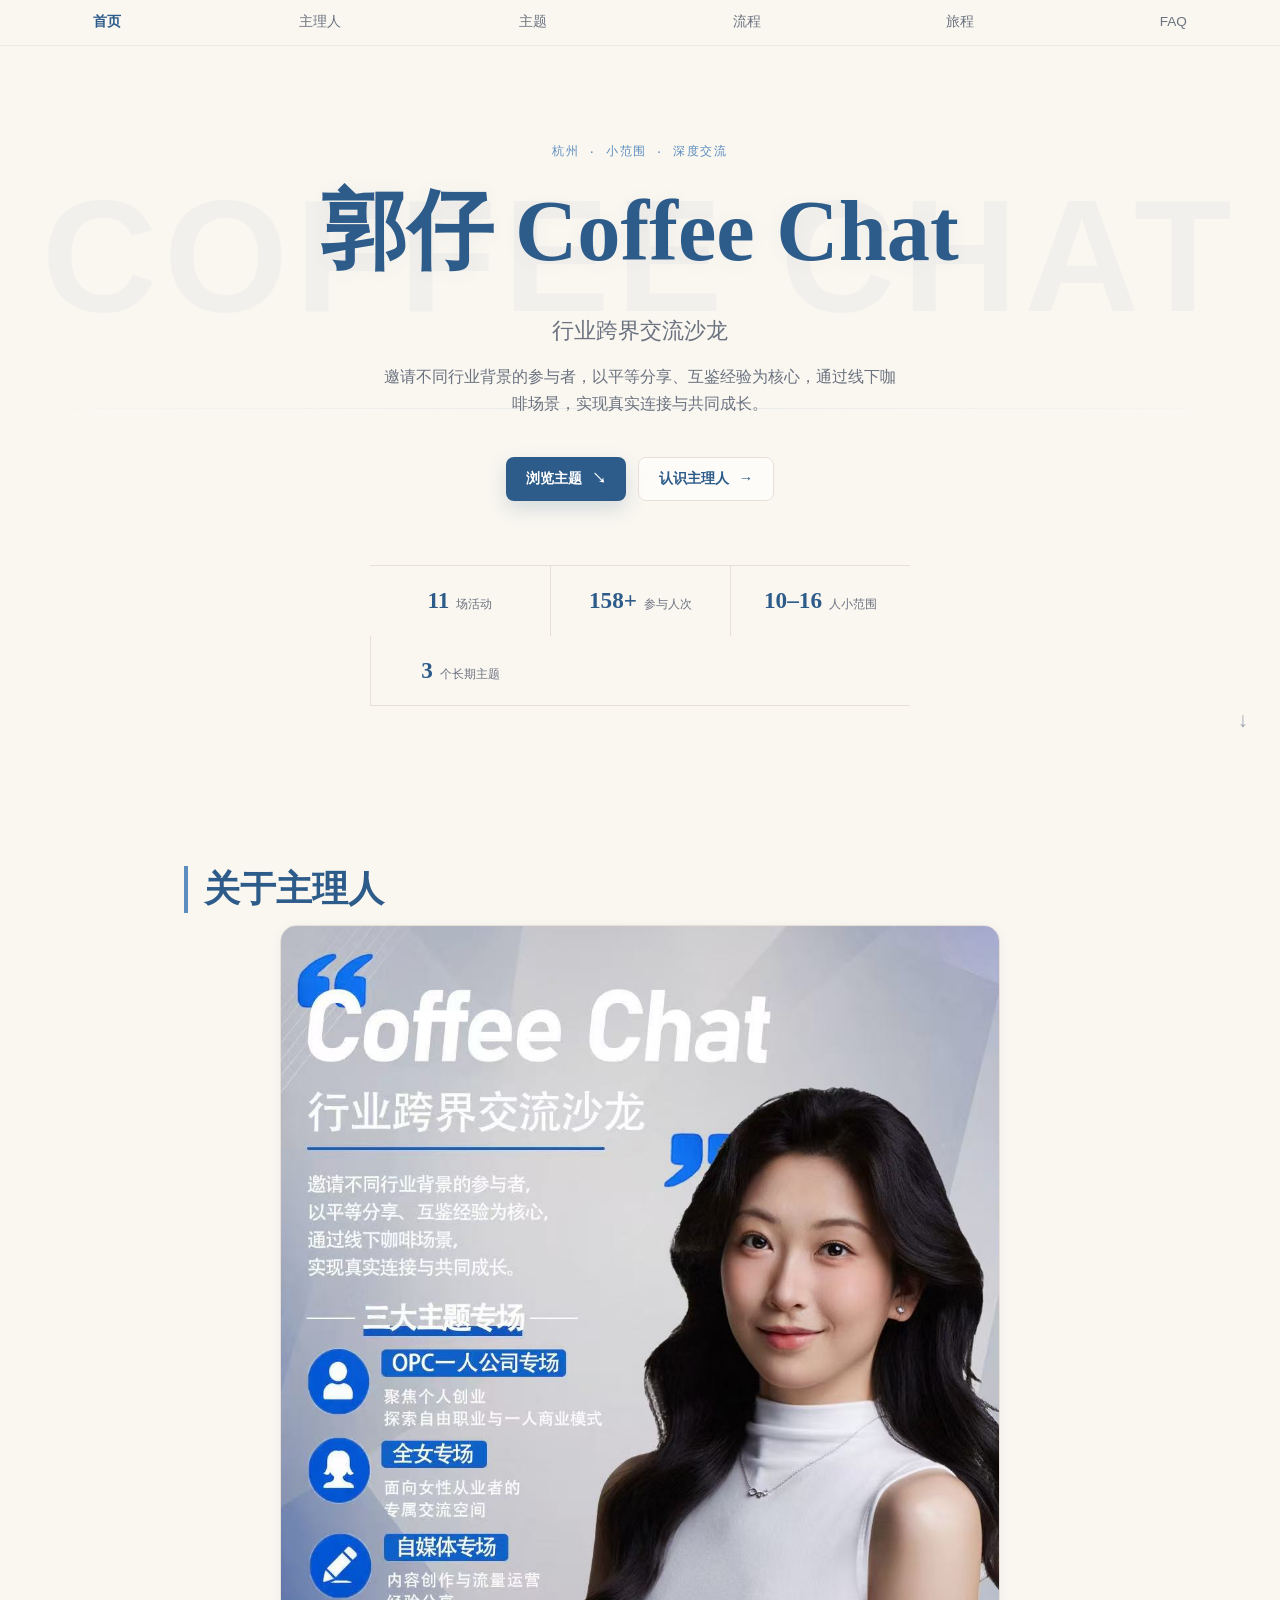
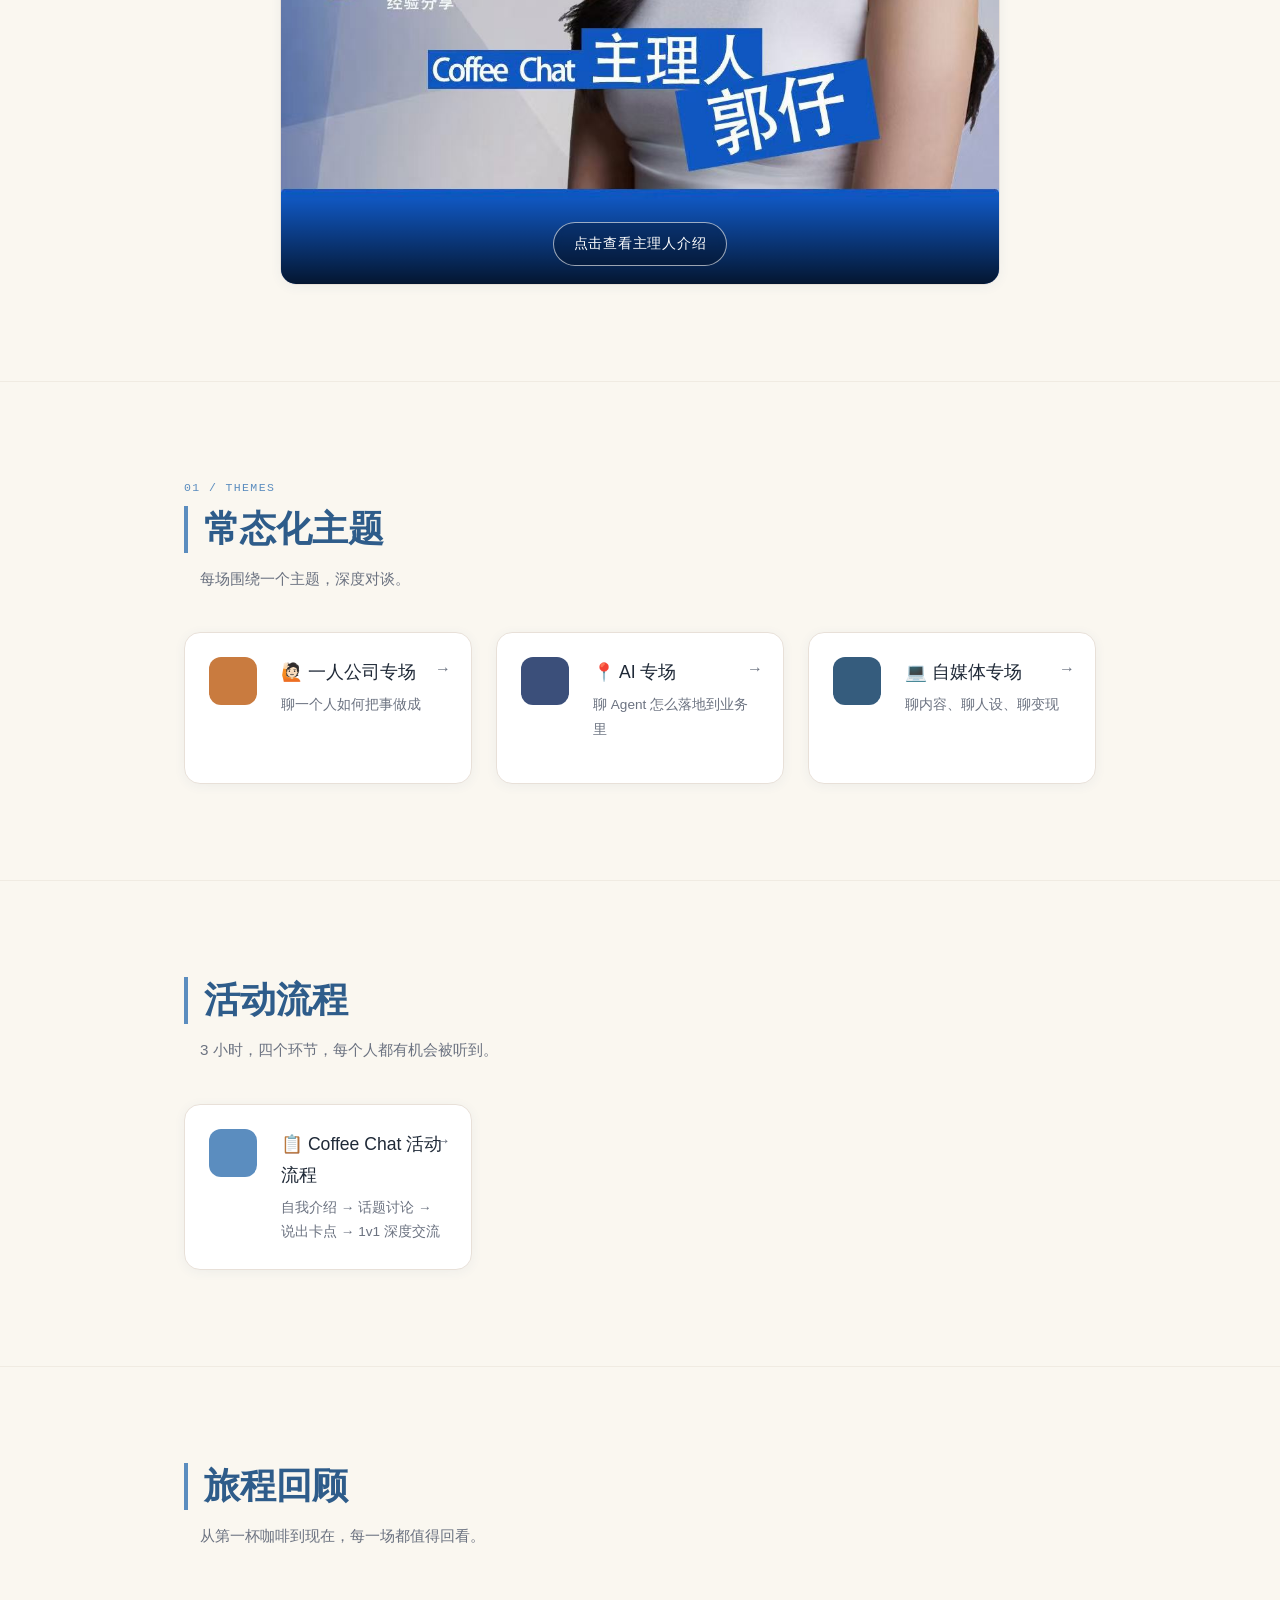
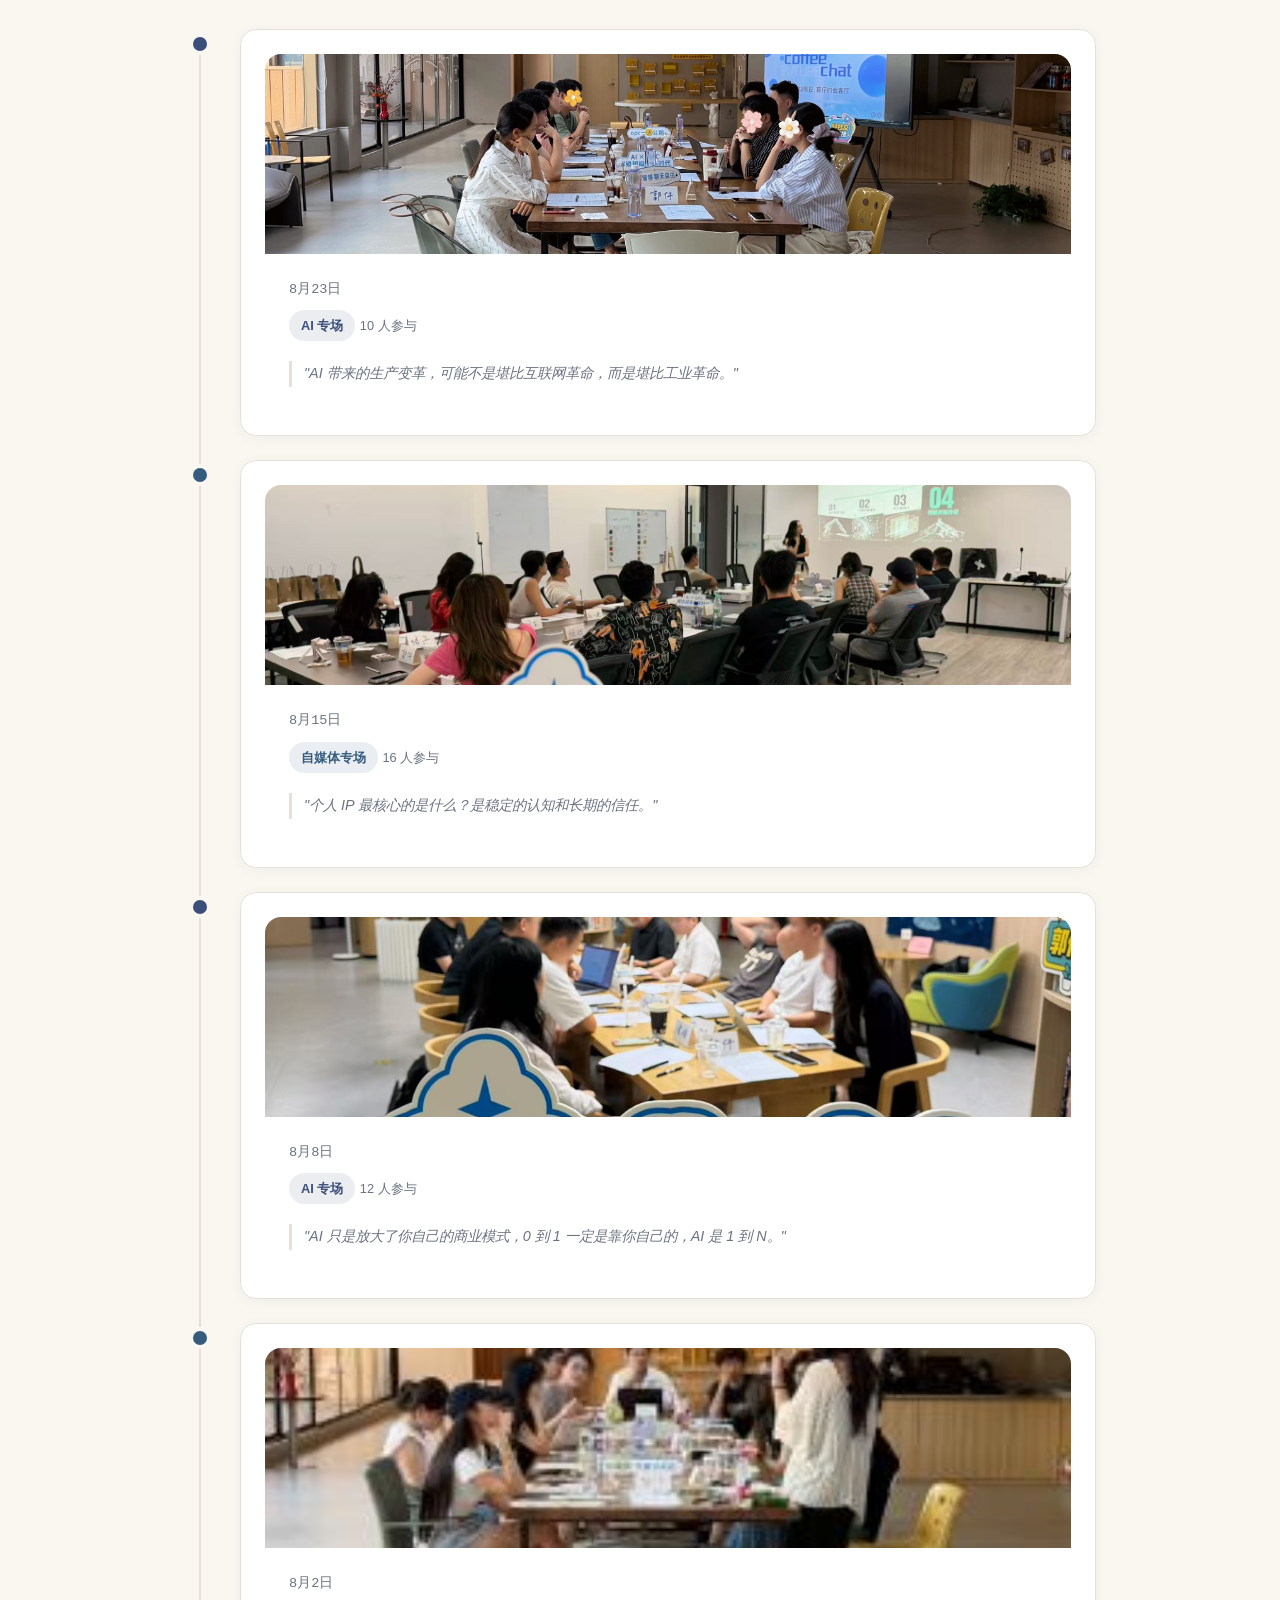
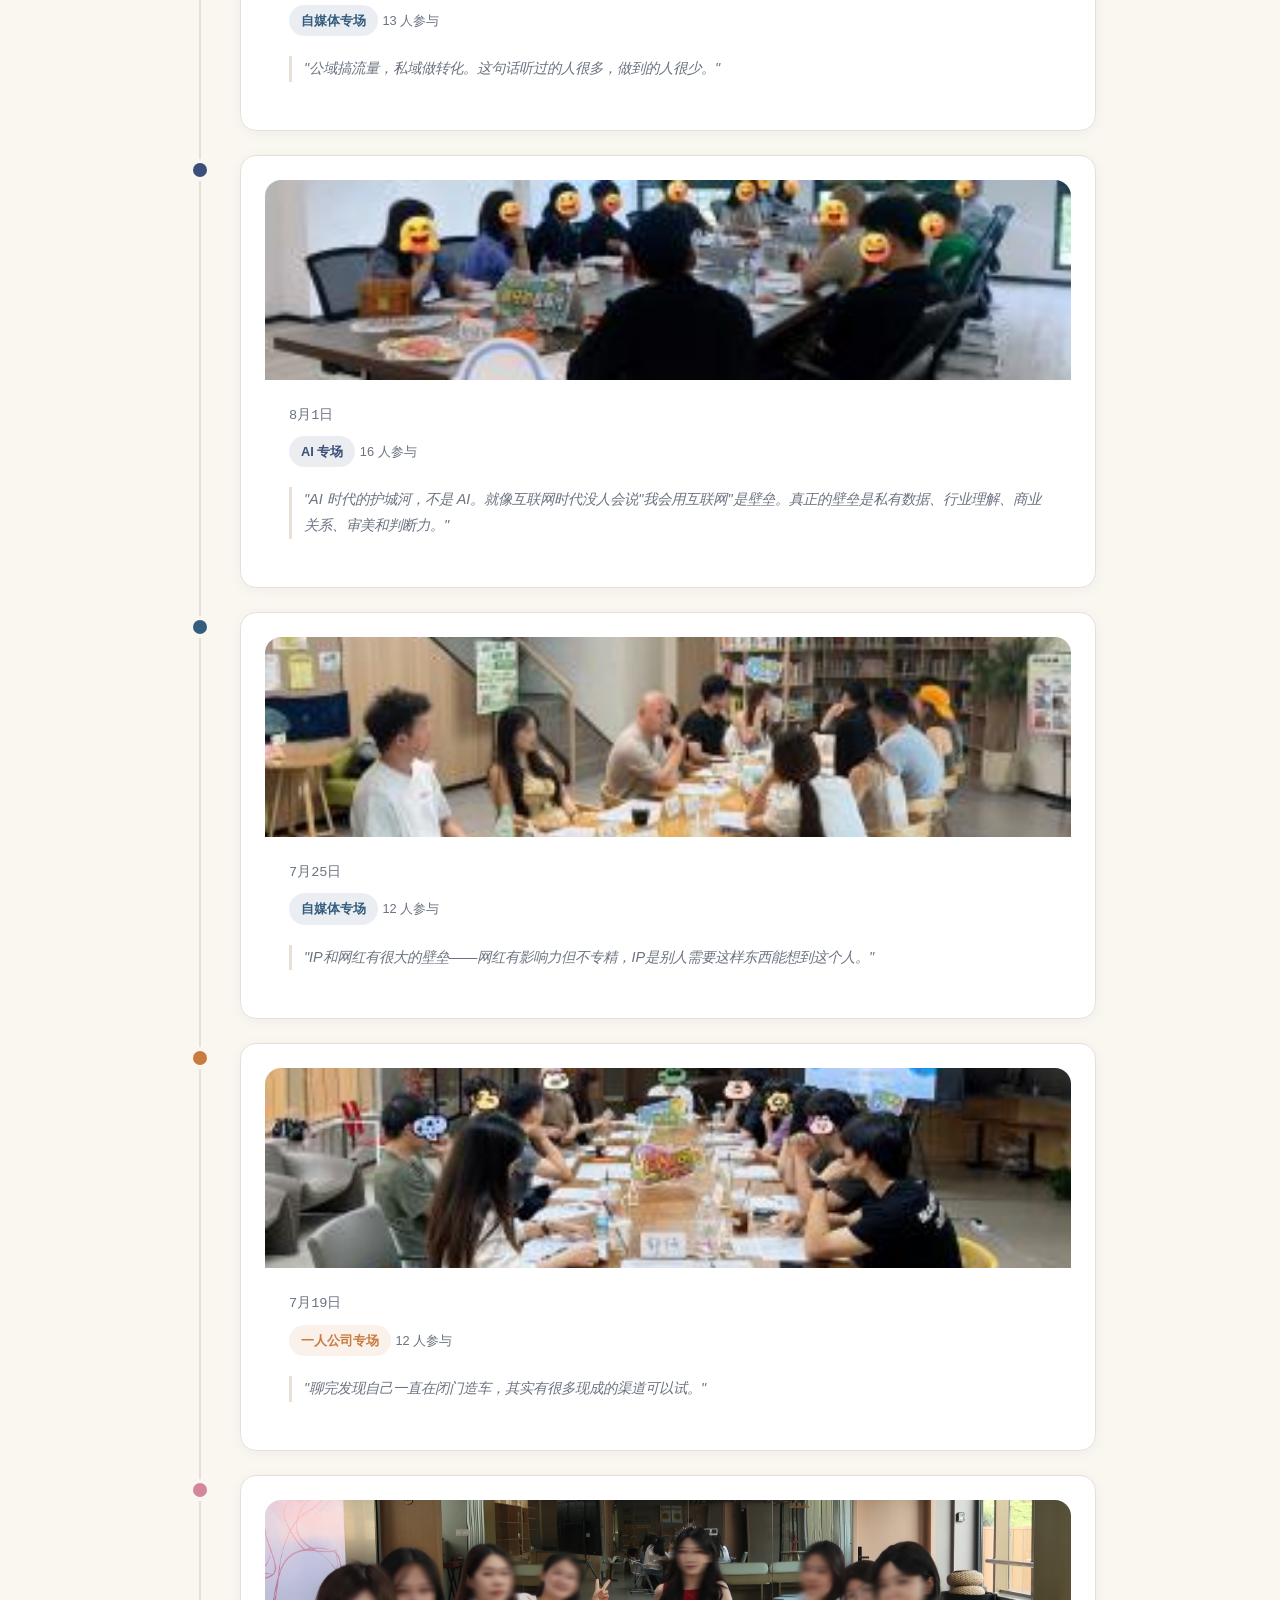
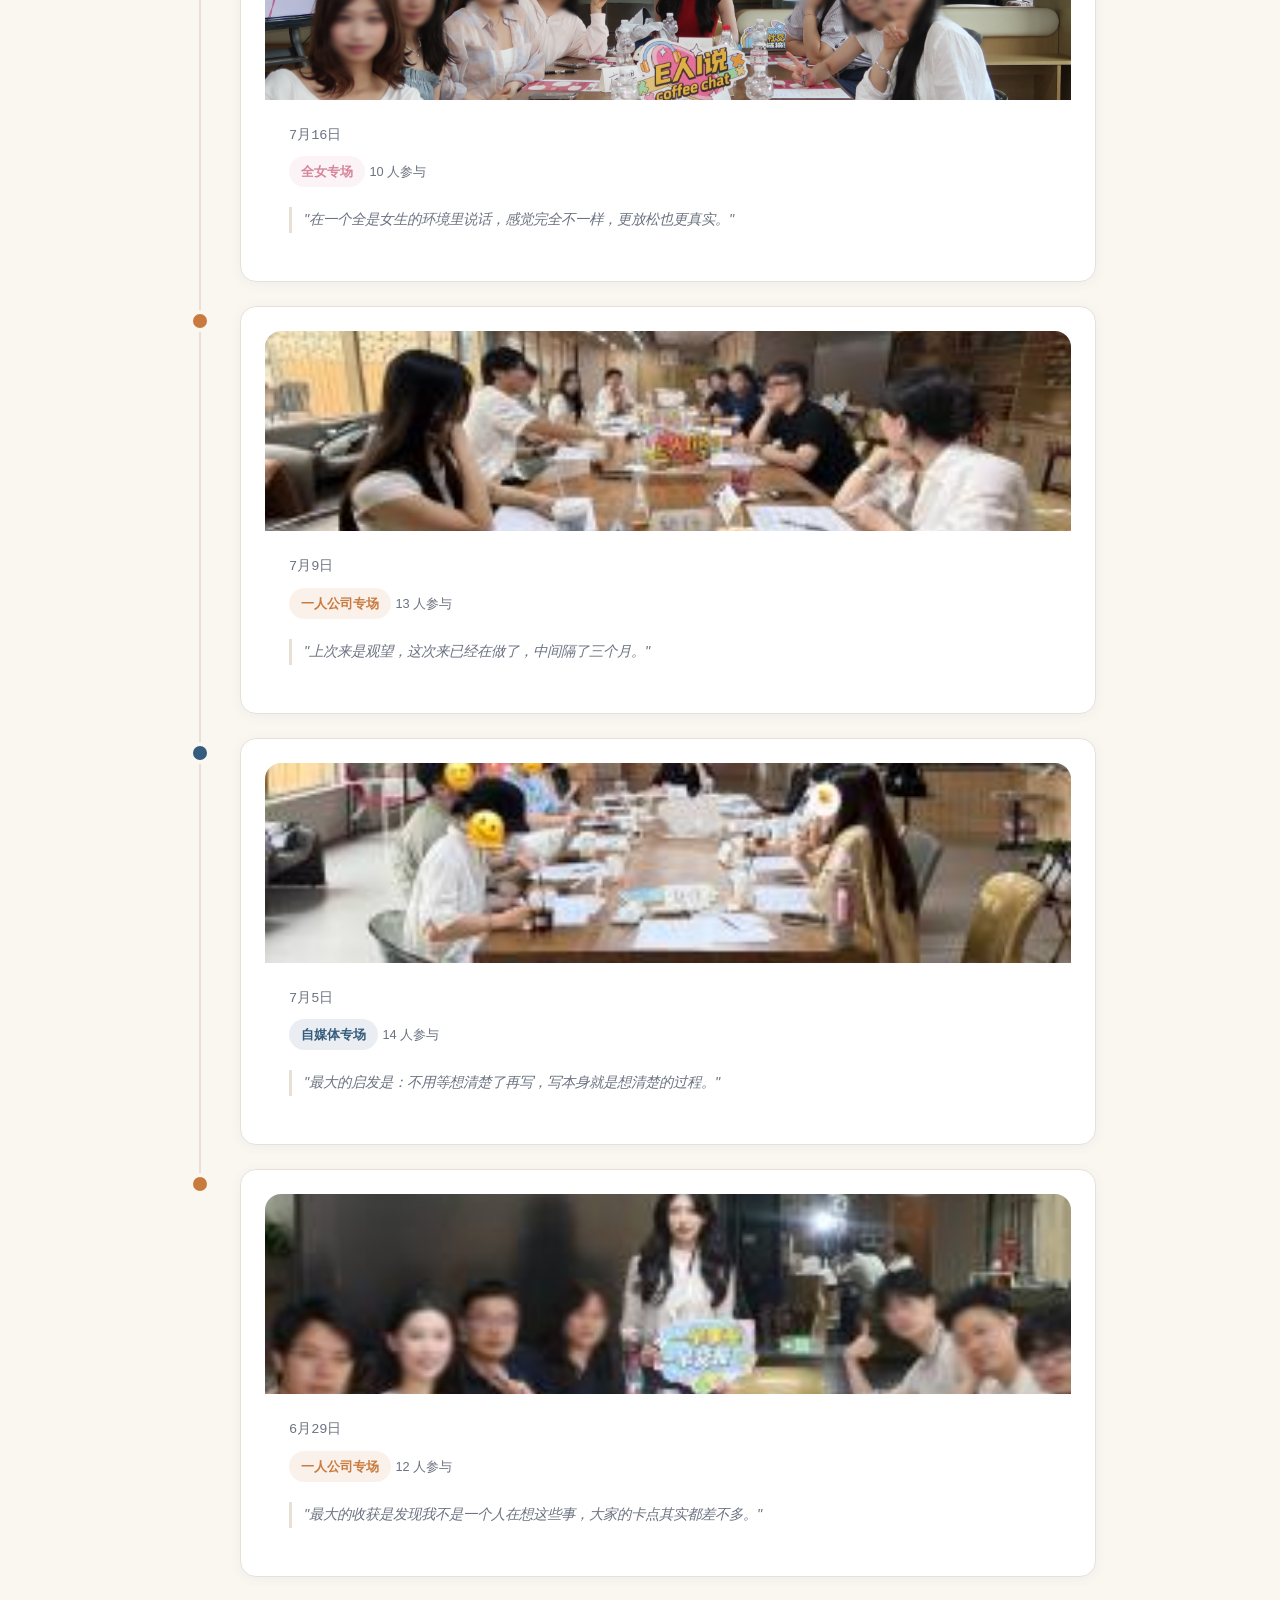
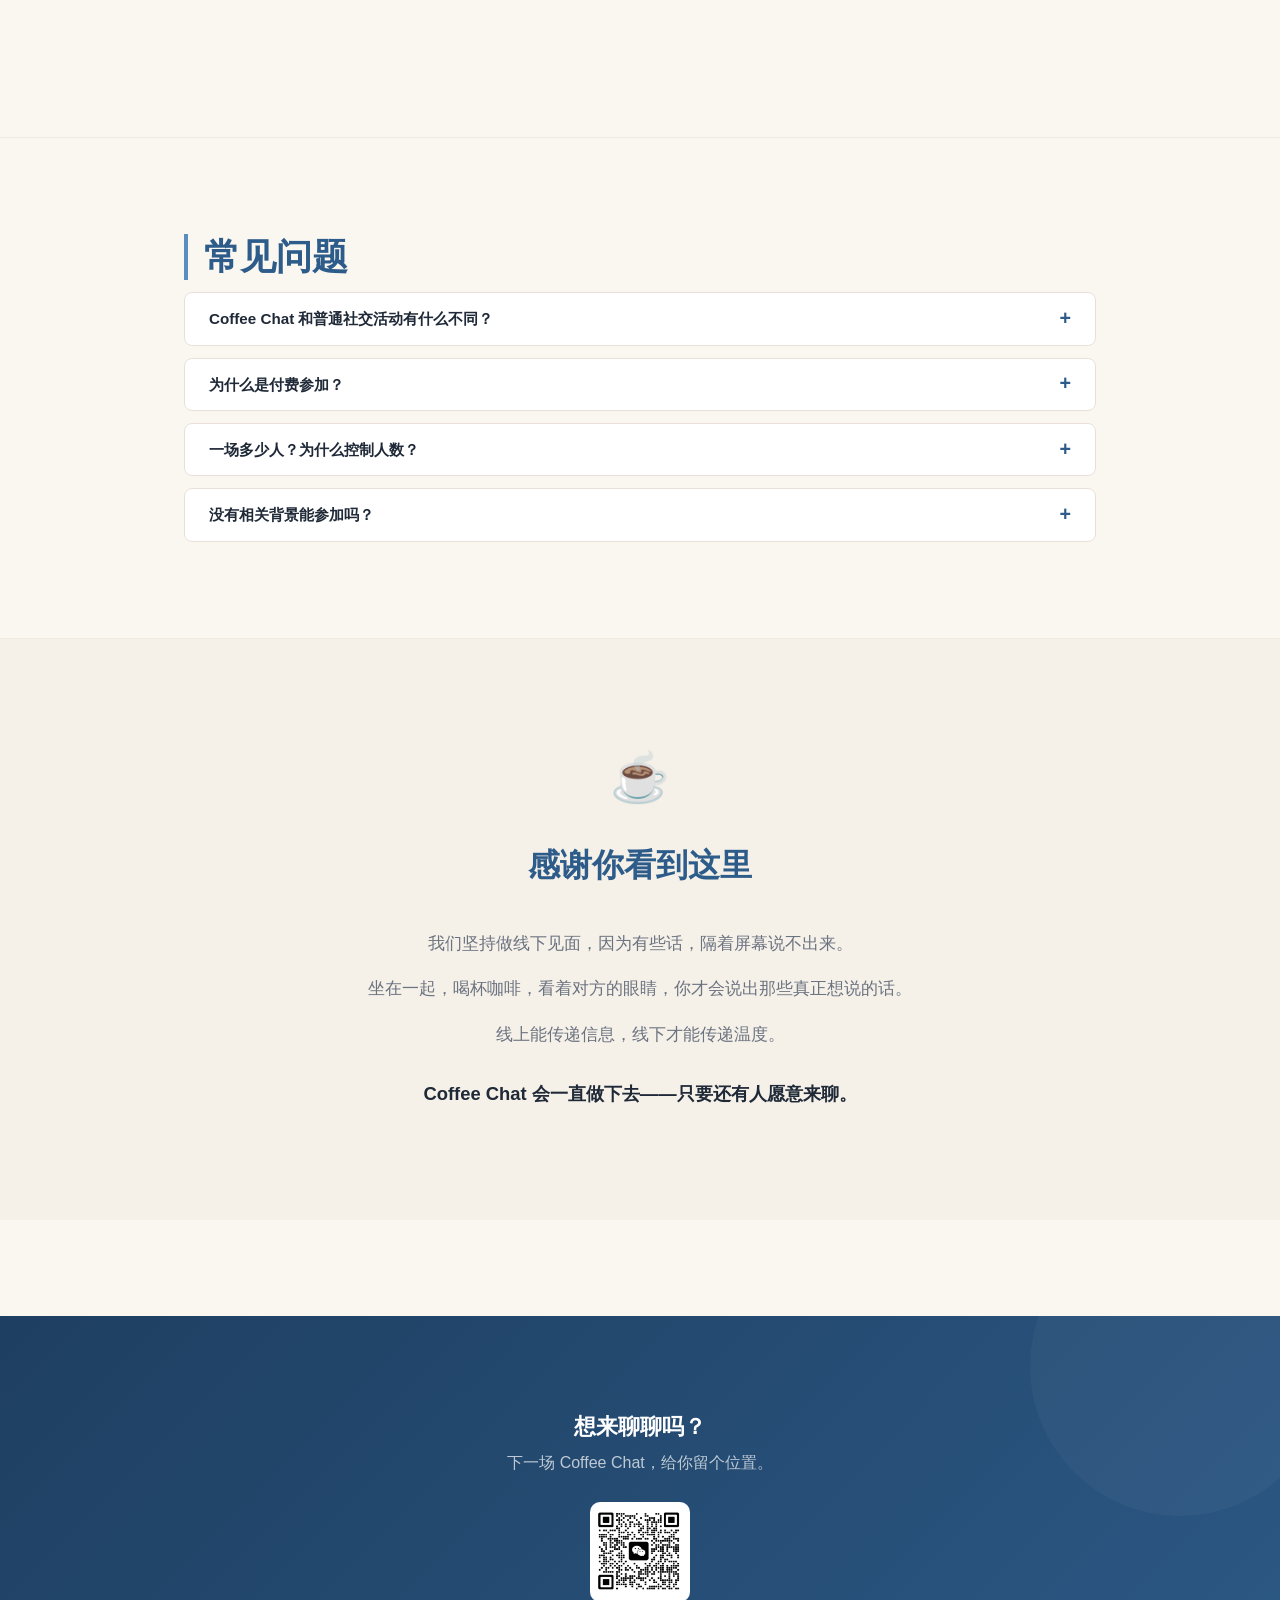
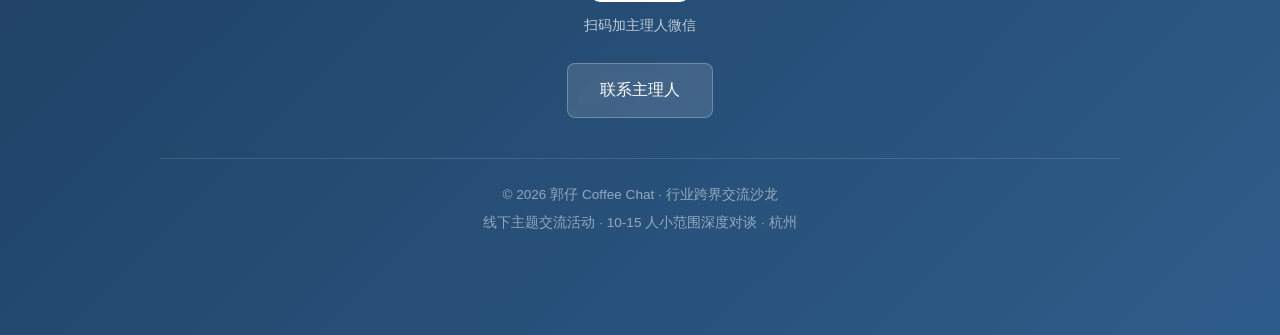
==== commit 7b67b7bb: "add 011 ai event (Aug 23, 10 attendees)" ====
--- a/index.html
+++ b/index.html
@@ -35,8 +35,8 @@
         <a class="hero-cta hero-cta-secondary" href="#about">认识主理人 <span aria-hidden="true">→</span></a>
       </div>
       <div class="hero-proof" aria-label="Coffee Chat 活动数据">
-        <div><strong>10</strong><span>场活动</span></div>
-        <div><strong>148+</strong><span>参与人次</span></div>
+        <div><strong>11</strong><span>场活动</span></div>
+        <div><strong>158+</strong><span>参与人次</span></div>
         <div><strong>10–16</strong><span>人小范围</span></div>
         <div><strong>3</strong><span>个长期主题</span></div>
       </div>
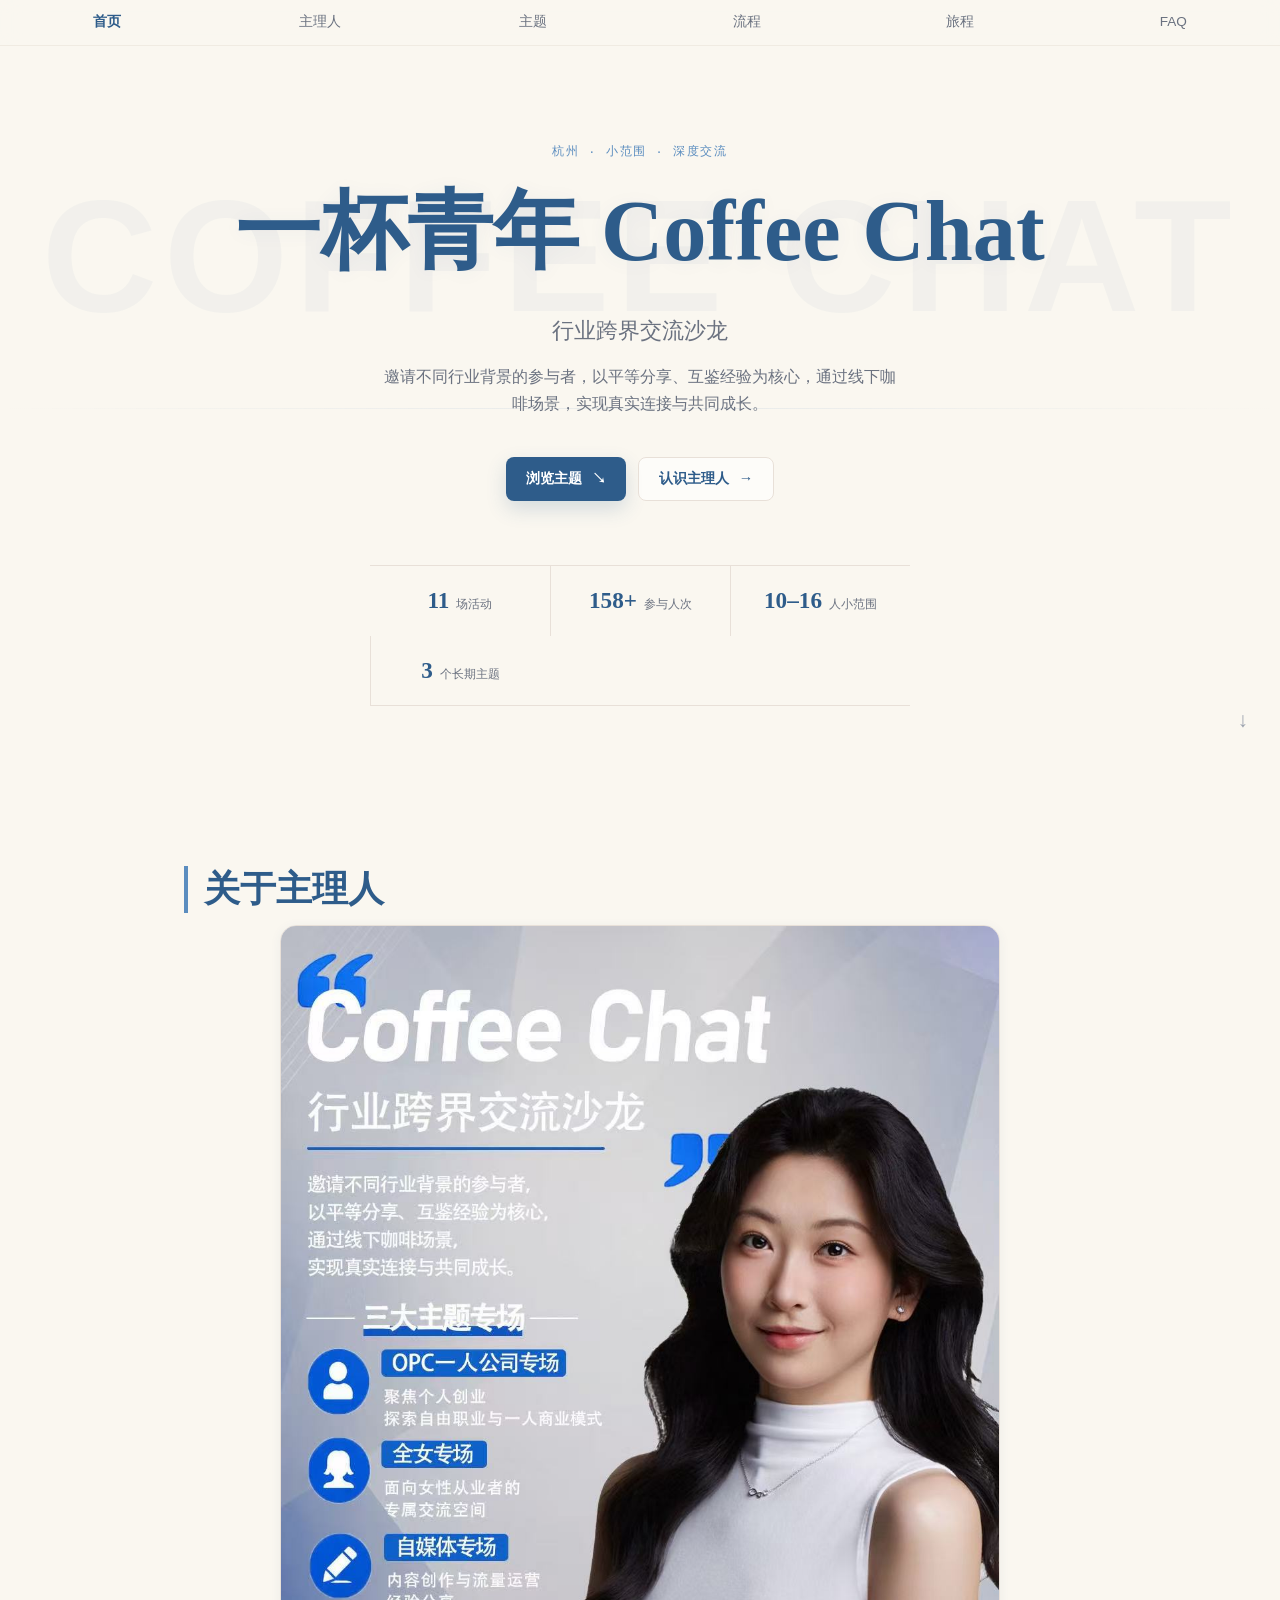
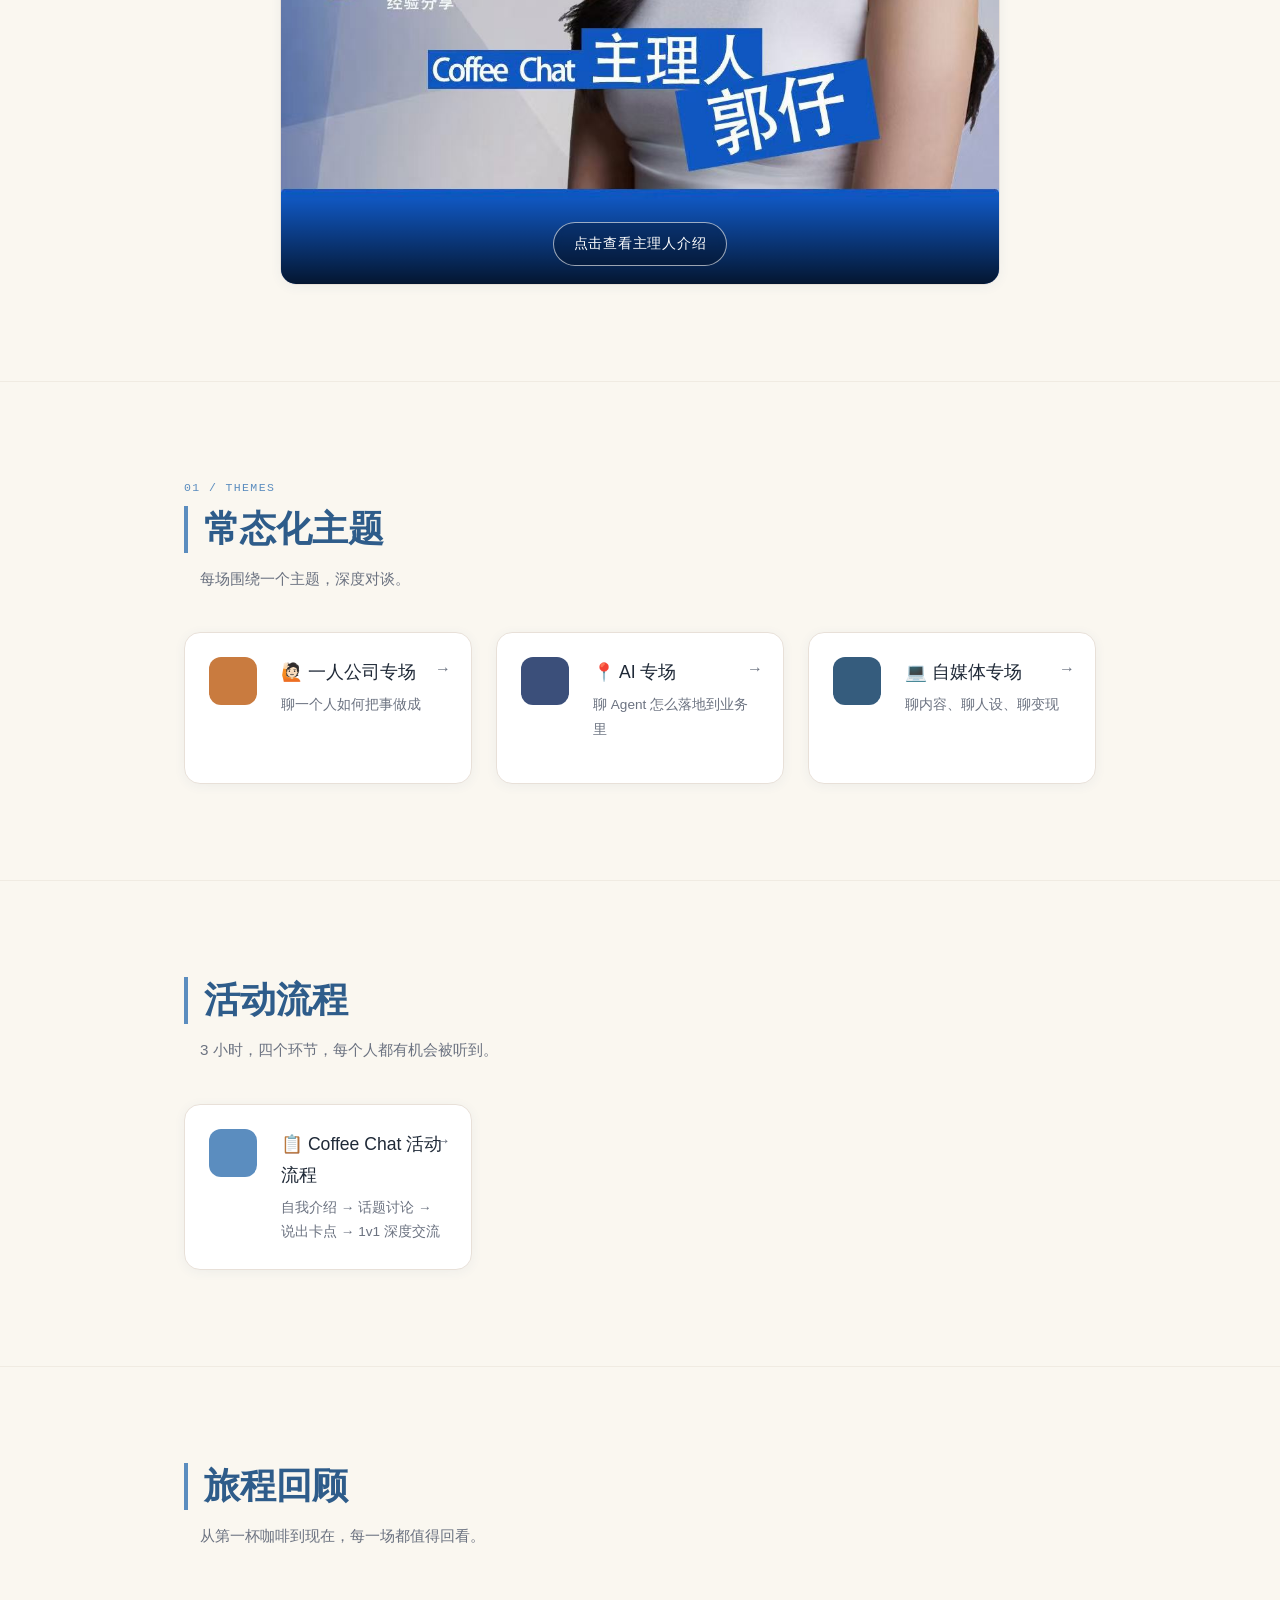
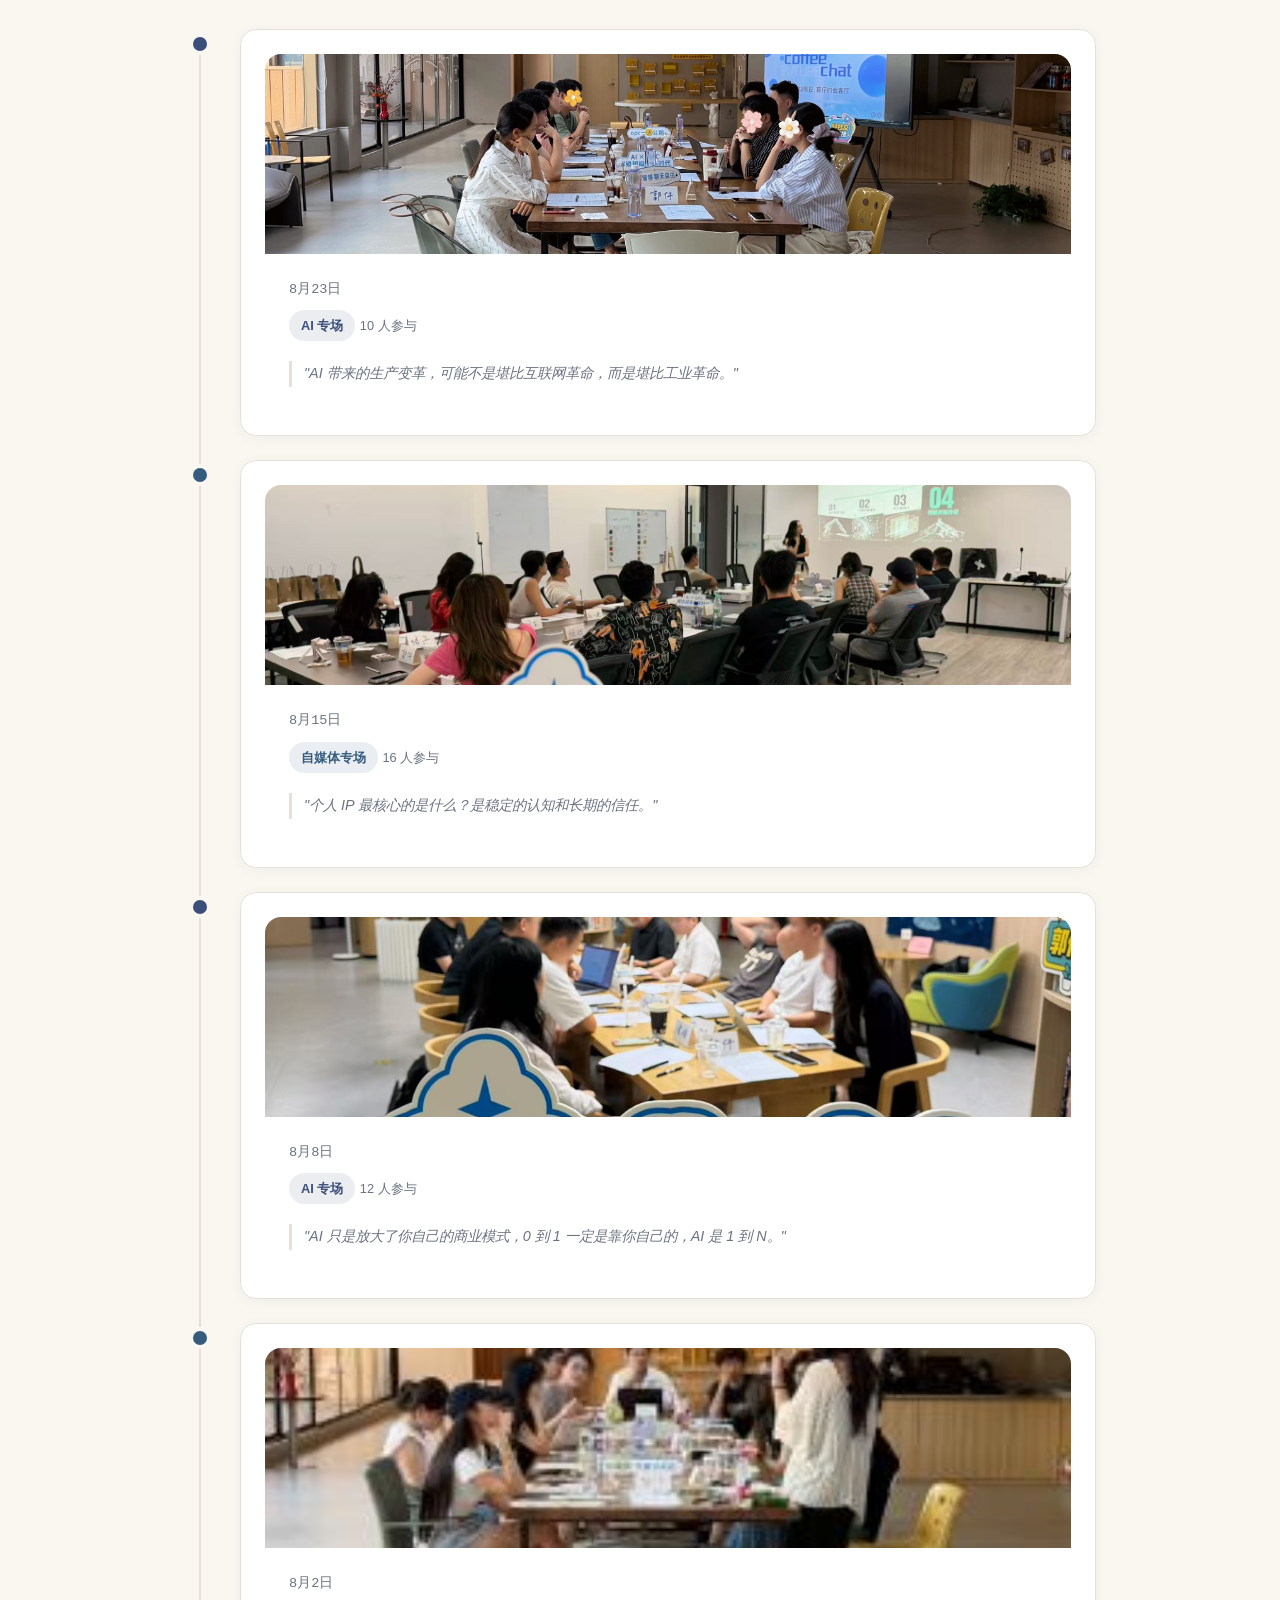
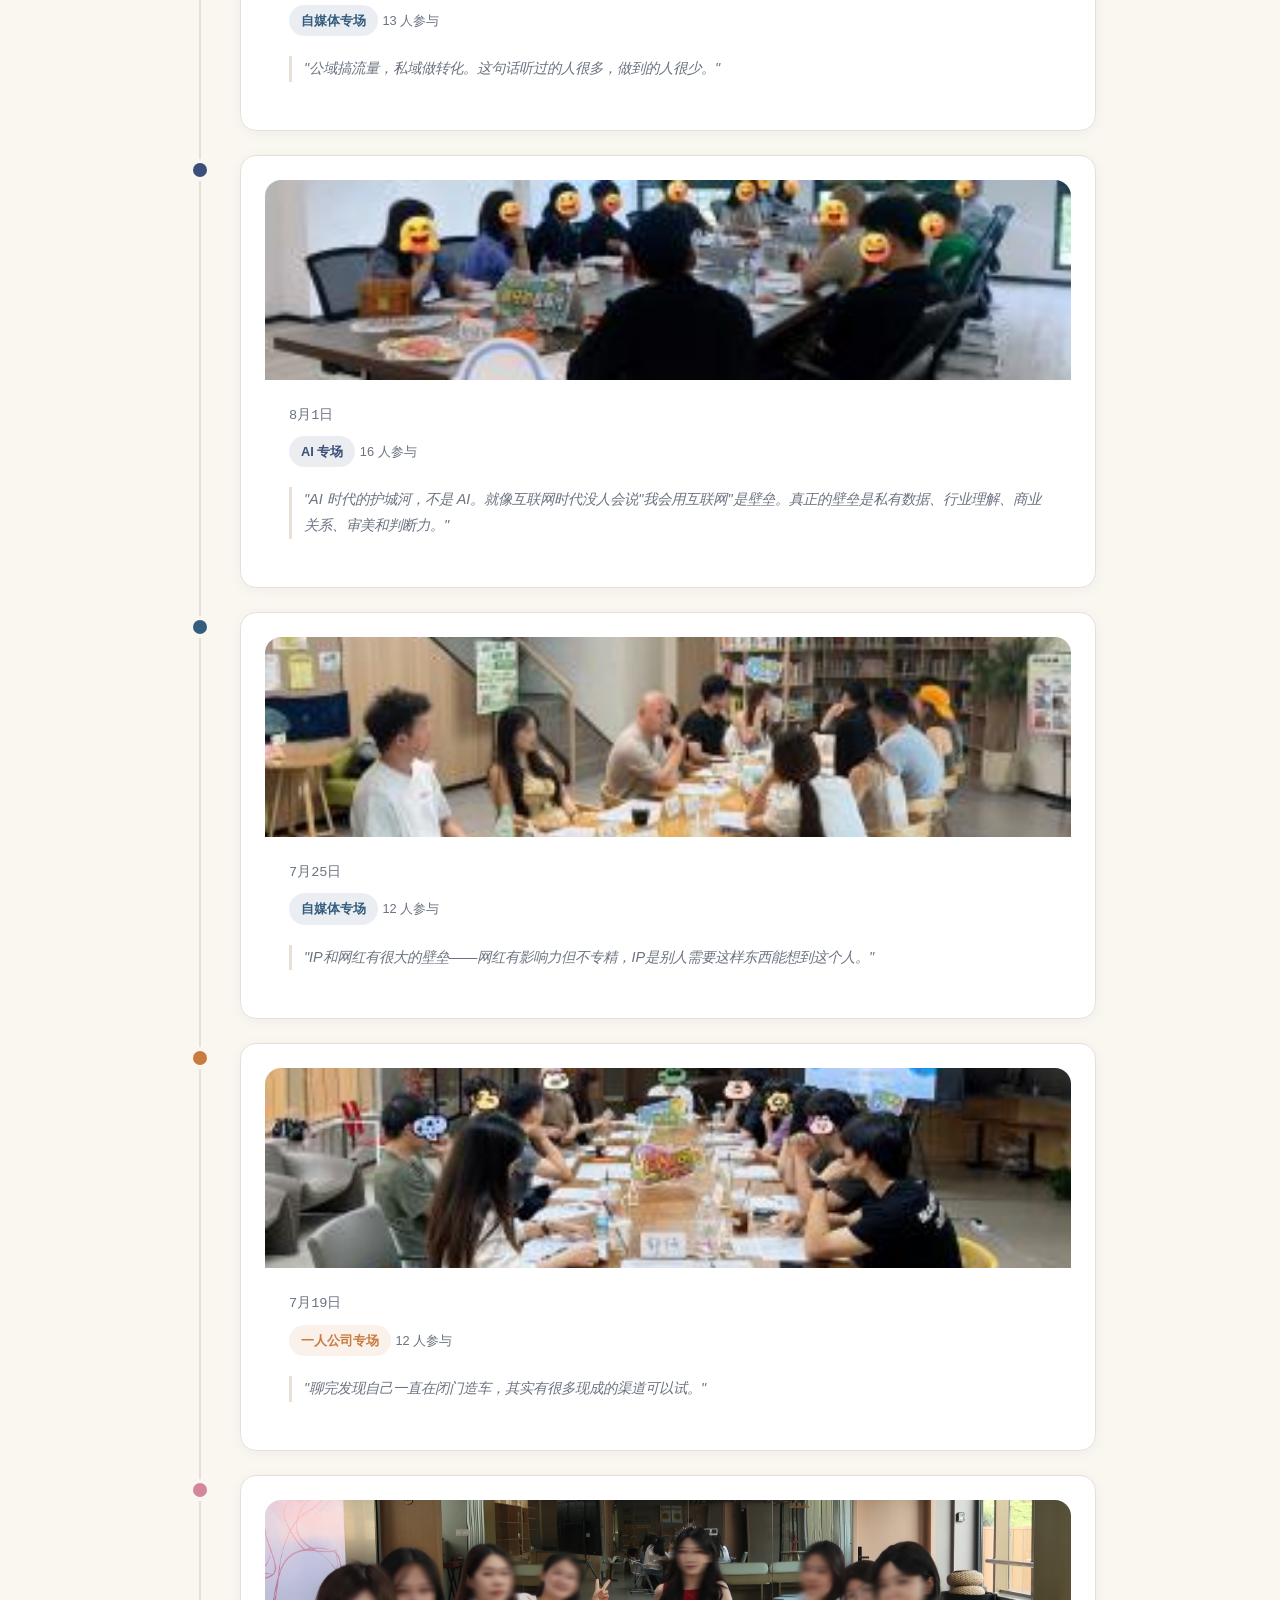
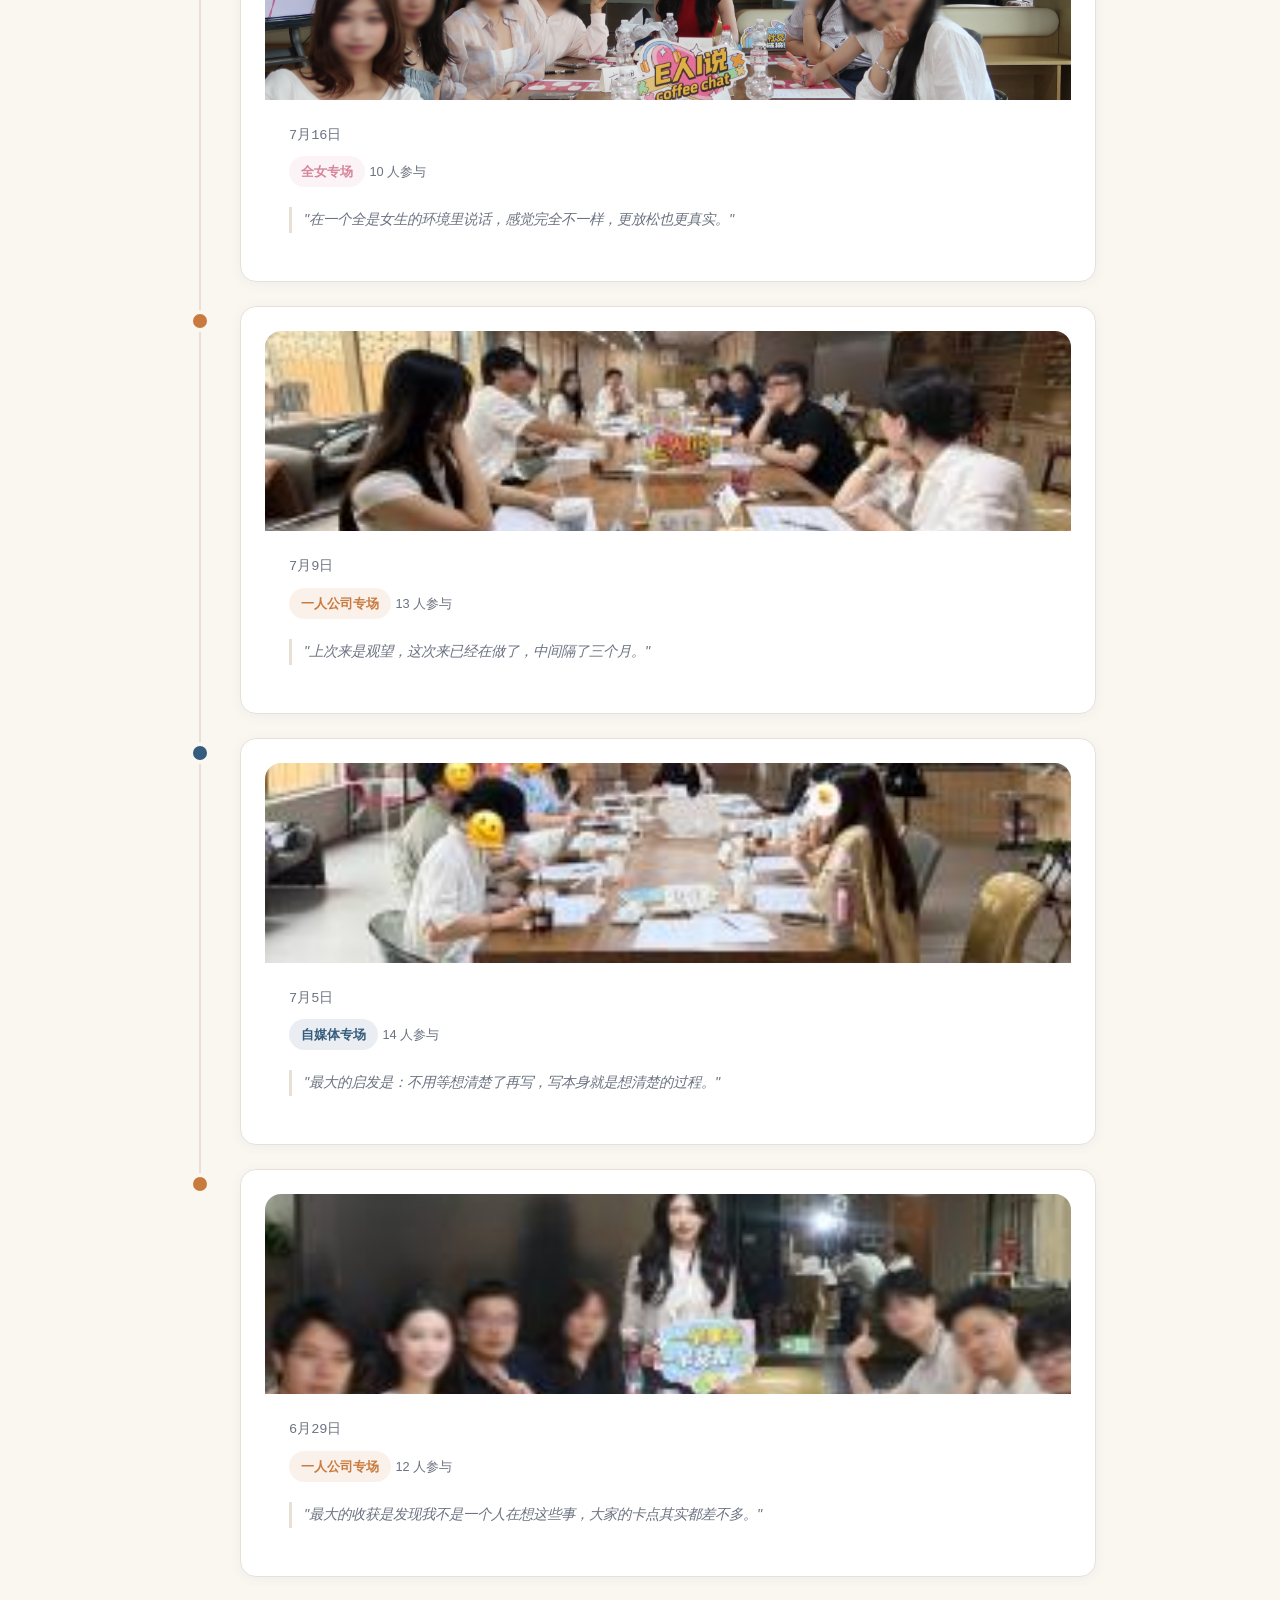
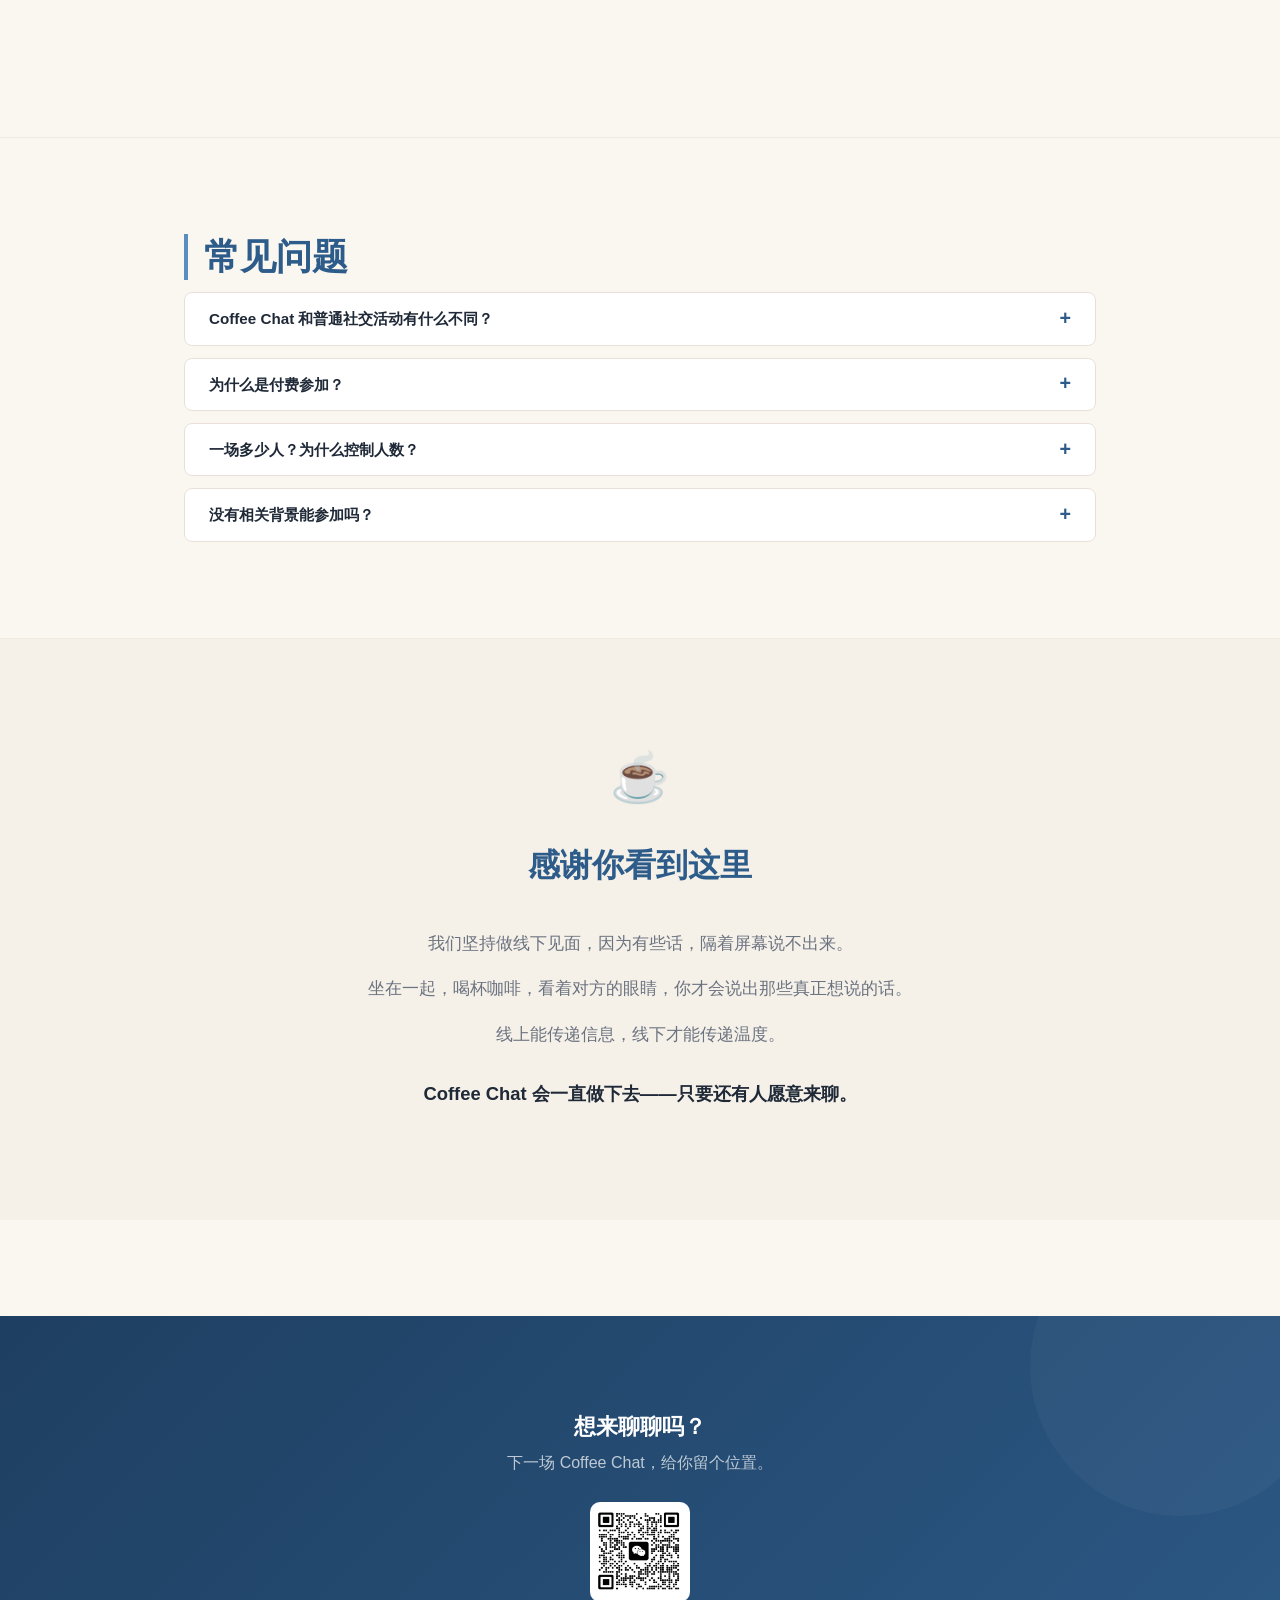
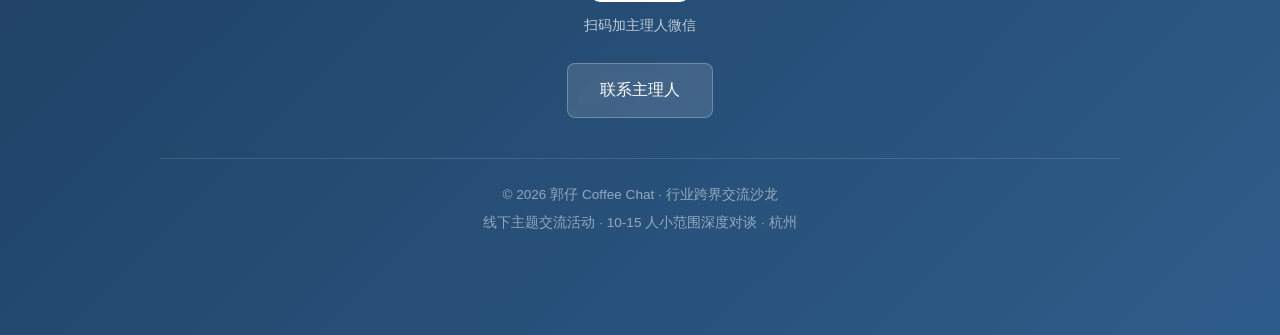
==== commit 4b5840c8: "hero title: 郭仔 -> 一杯青年" ====
--- a/index.html
+++ b/index.html
@@ -27,7 +27,7 @@
     <div class="hero-line"></div>
     <div class="hero-content fade-in-up">
       <p class="hero-kicker">杭州 · 小范围 · 深度交流</p>
-      <h1 class="hero-title">郭仔 Coffee Chat</h1>
+      <h1 class="hero-title">一杯青年 Coffee Chat</h1>
       <p class="hero-sub">行业跨界交流沙龙</p>
       <p class="hero-desc">邀请不同行业背景的参与者，以平等分享、互鉴经验为核心，通过线下咖啡场景，实现真实连接与共同成长。</p>
       <div class="hero-actions" aria-label="快速入口">
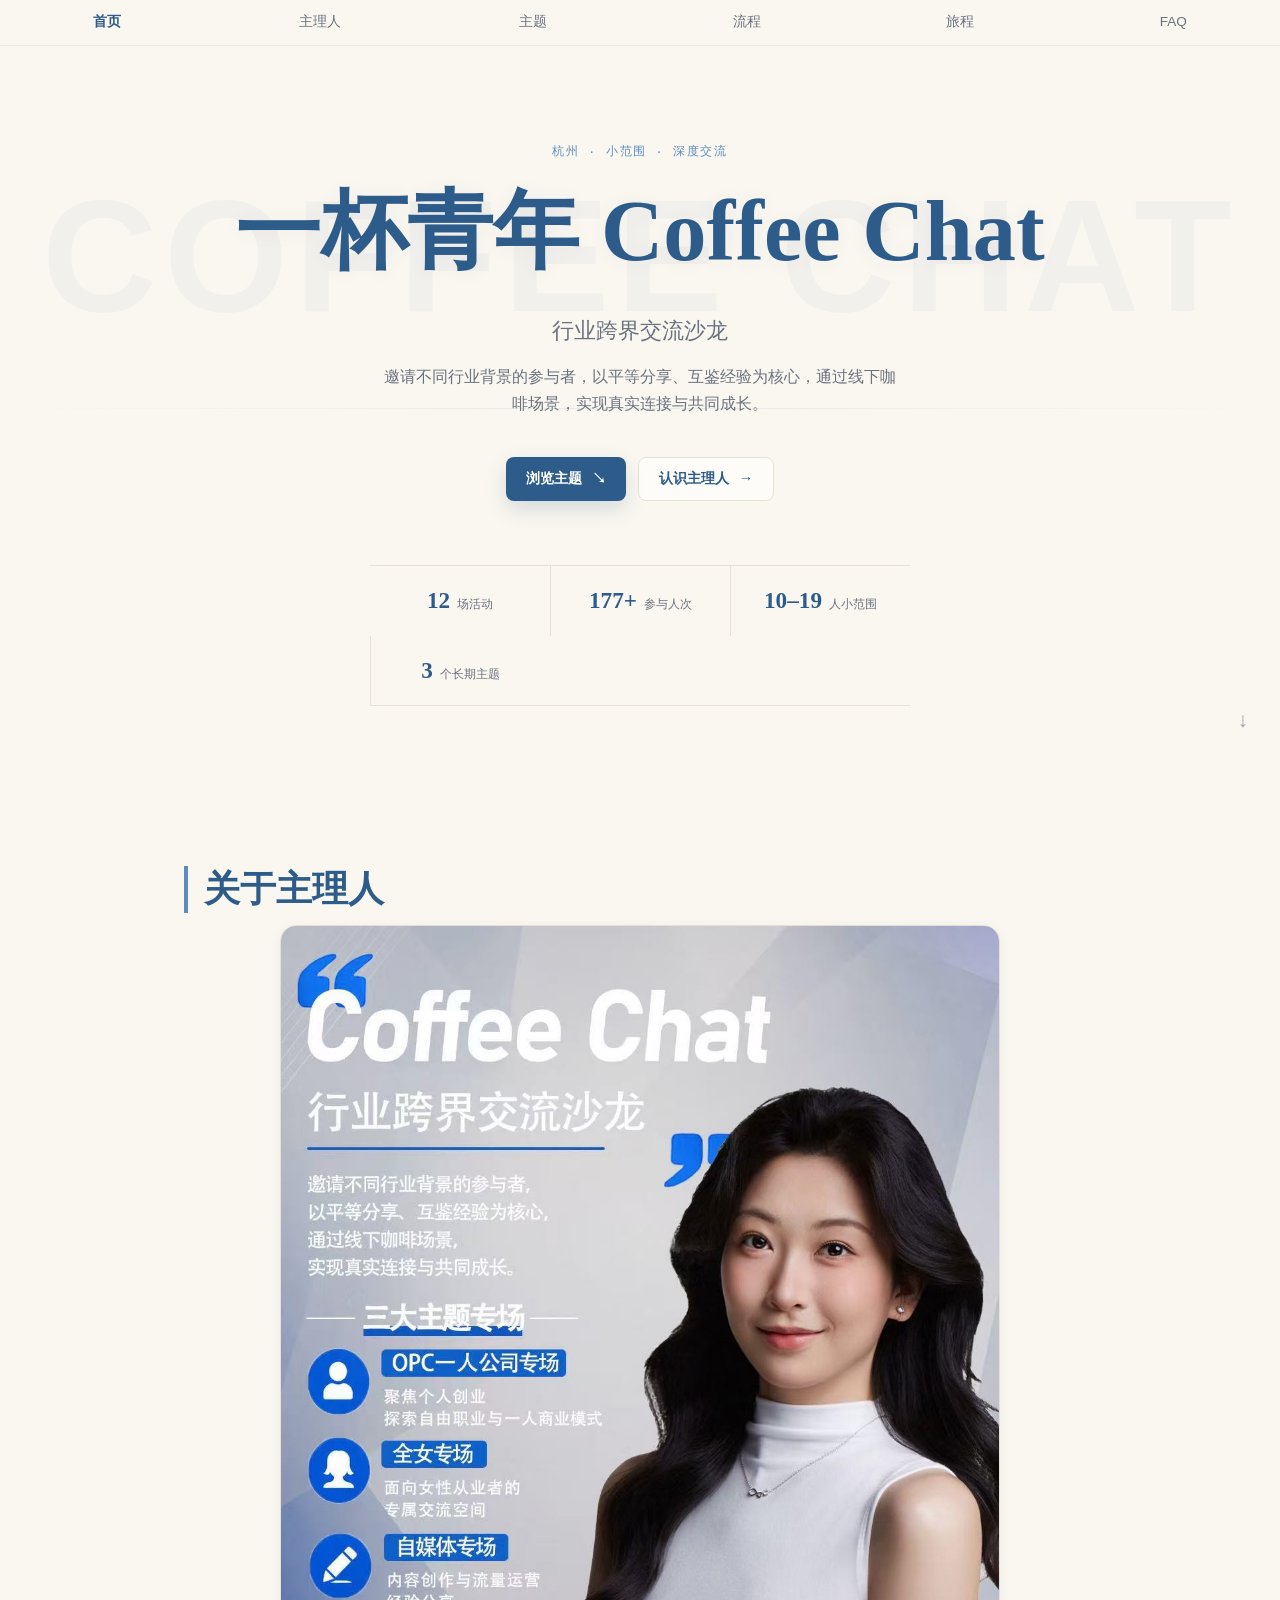
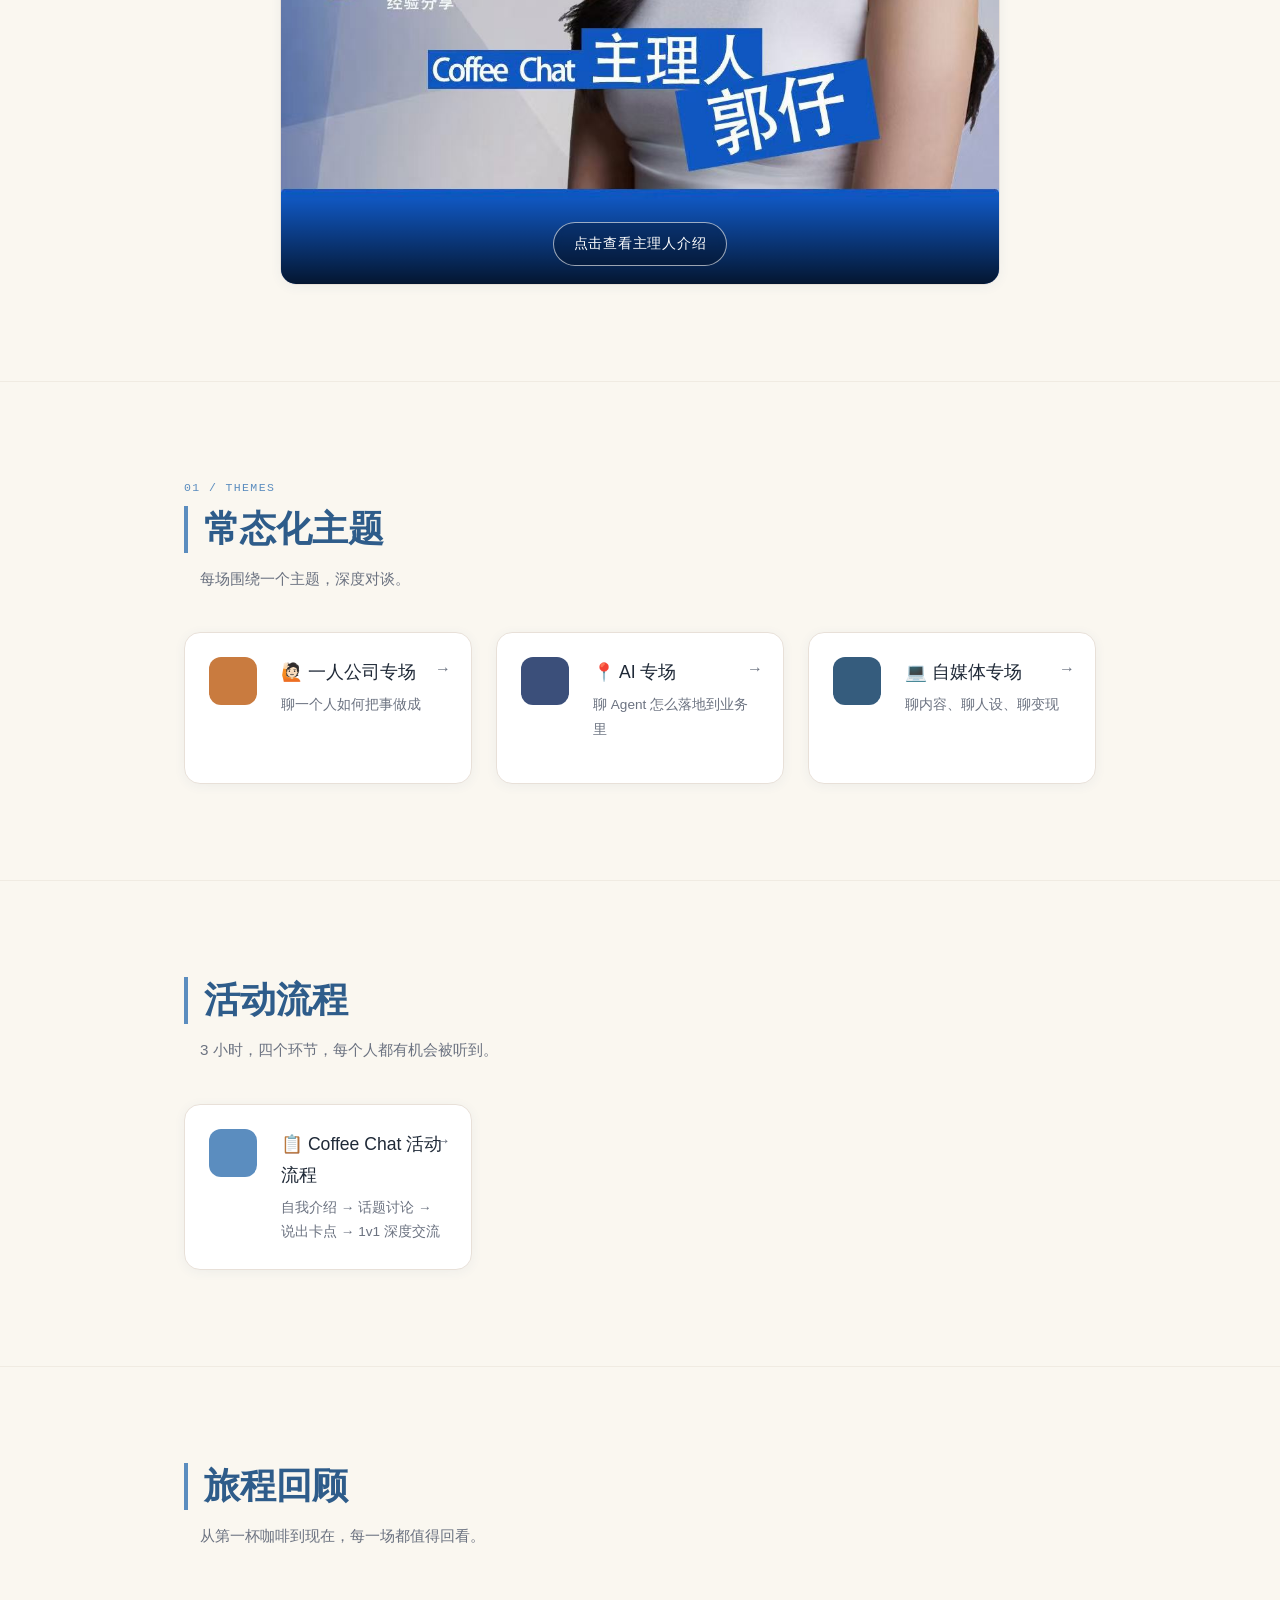
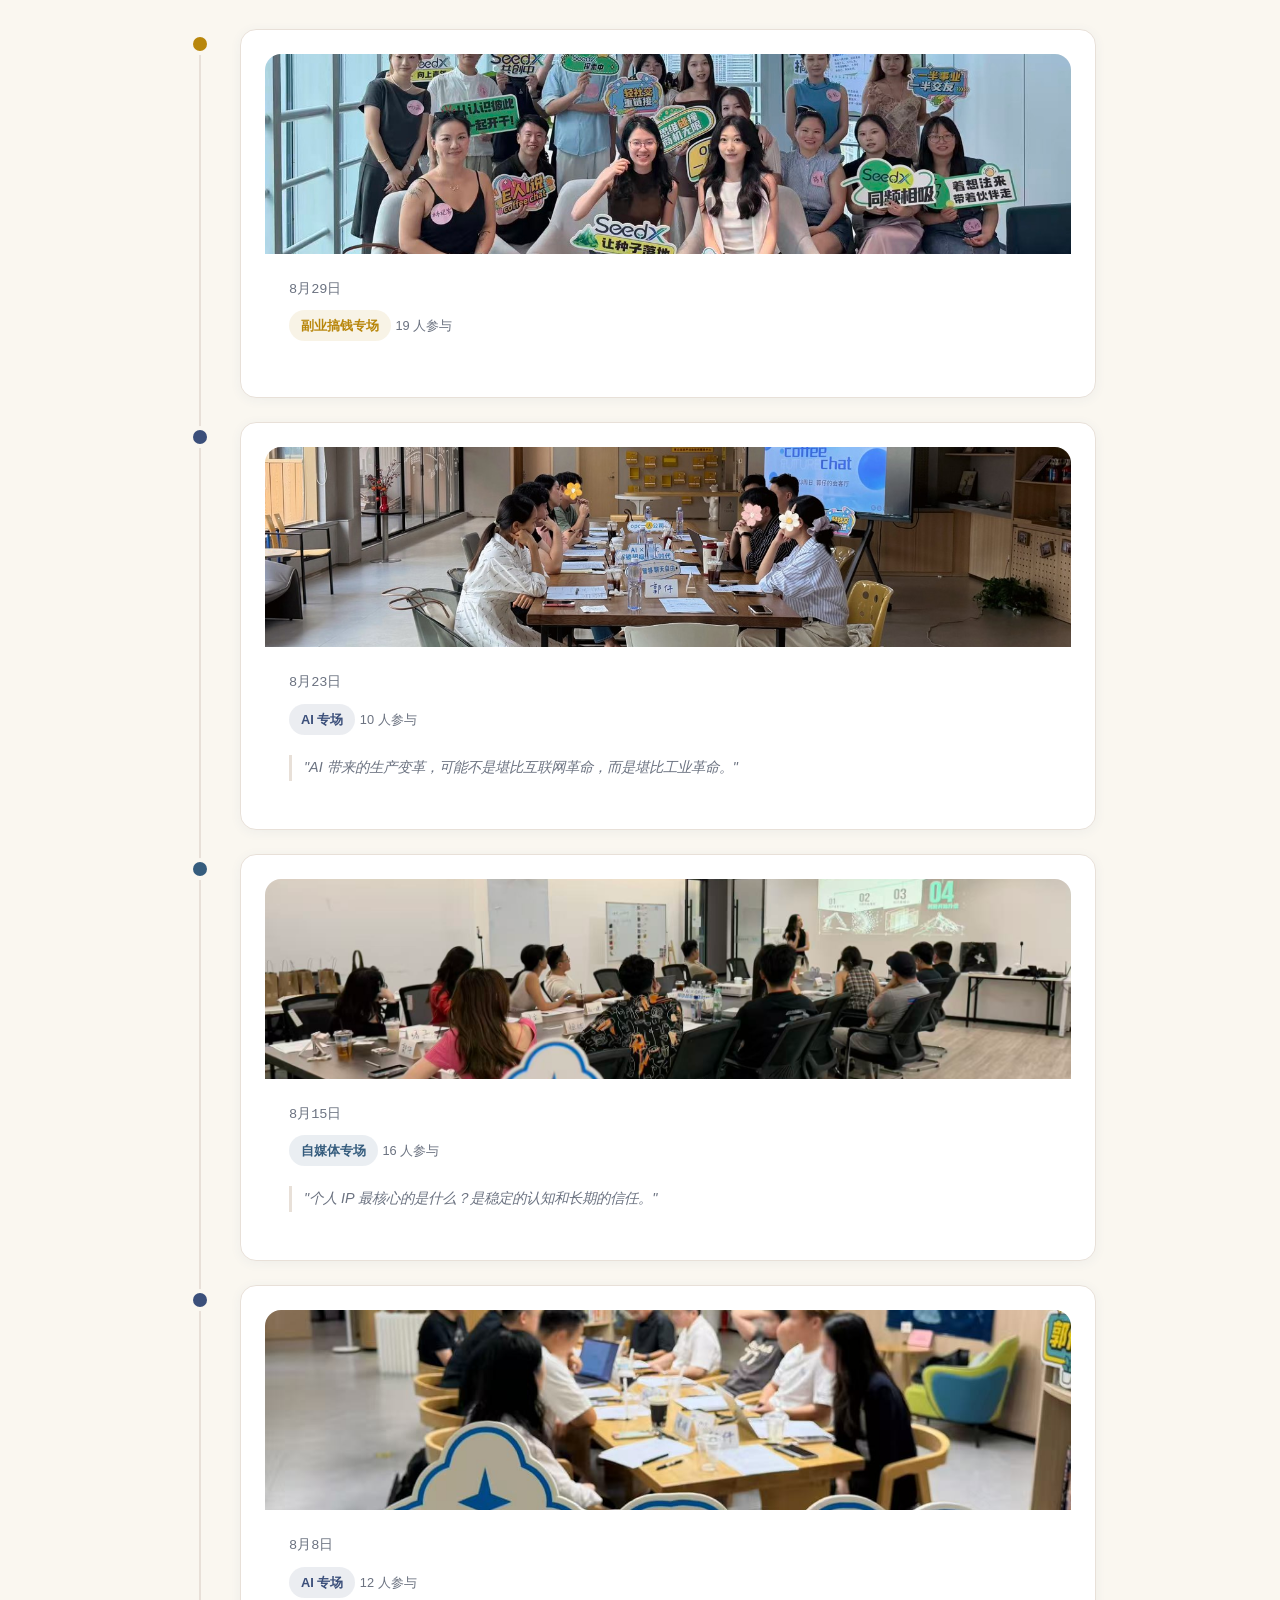
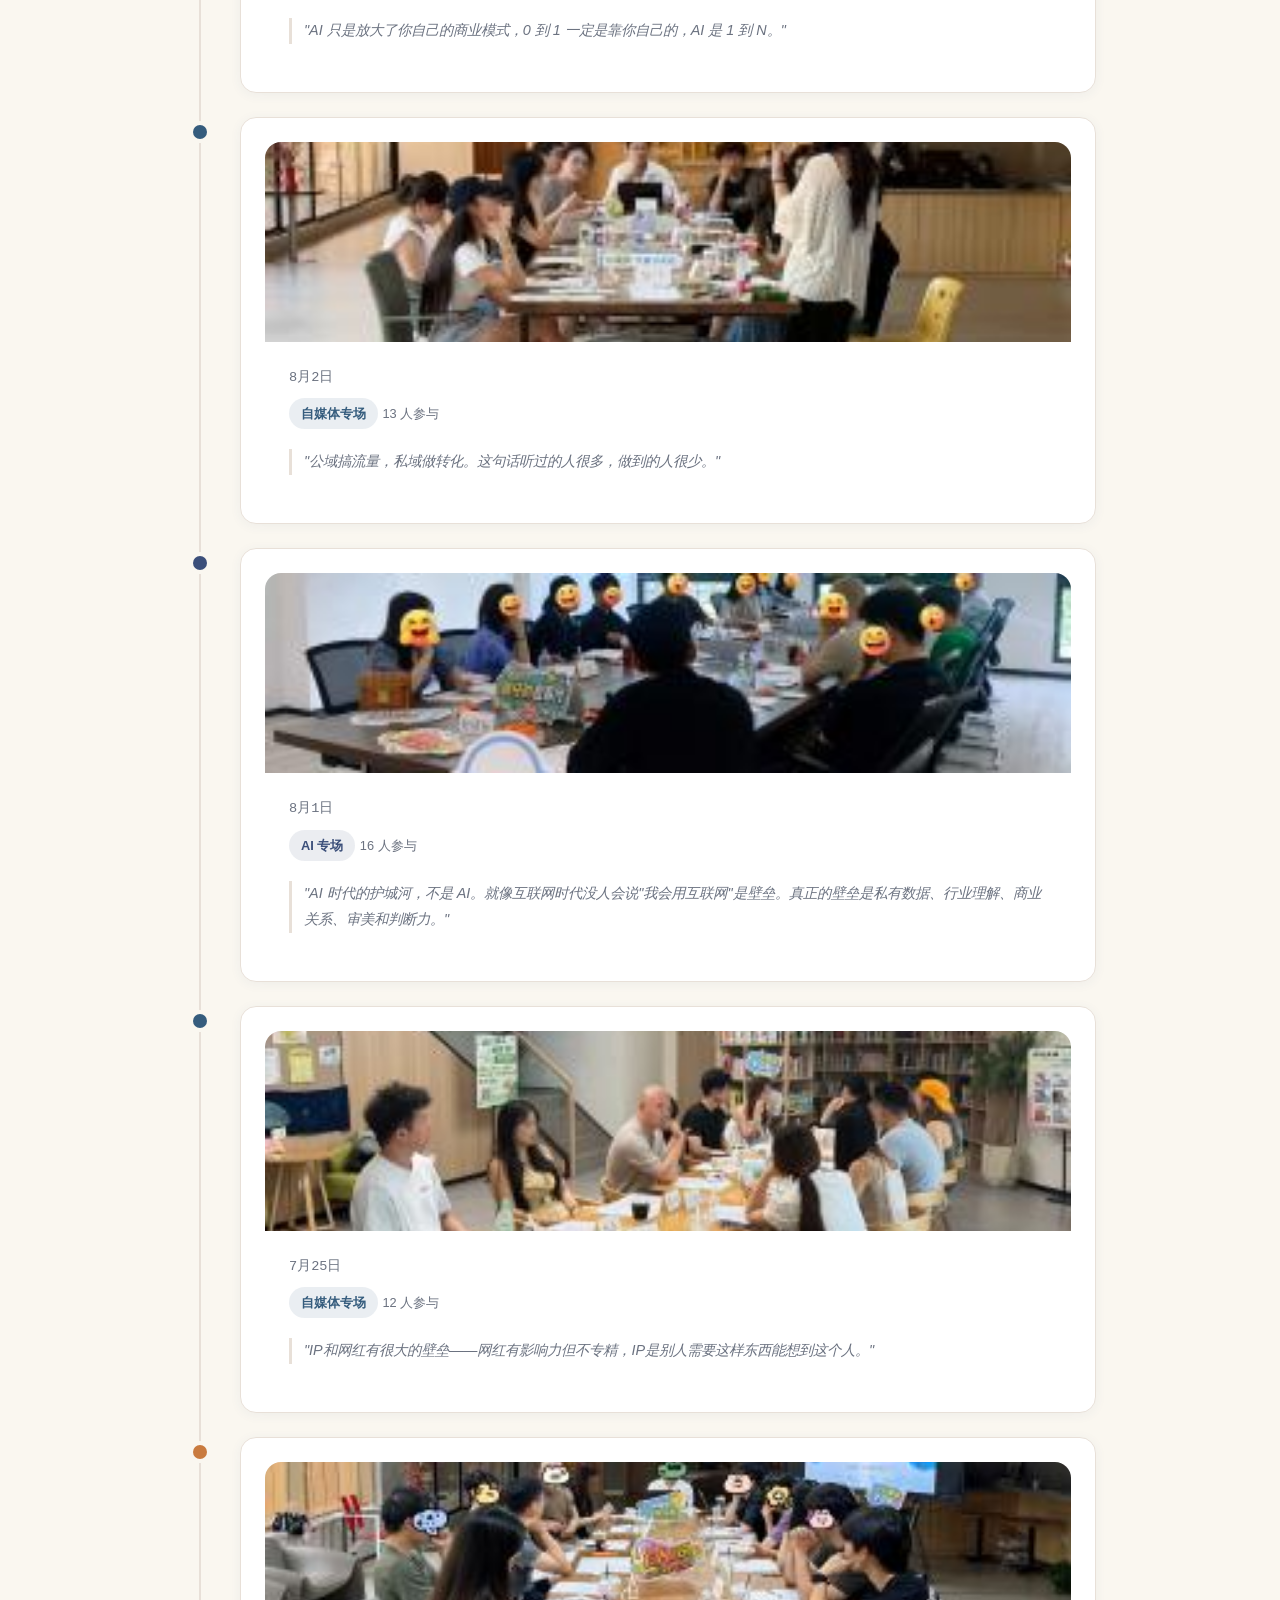
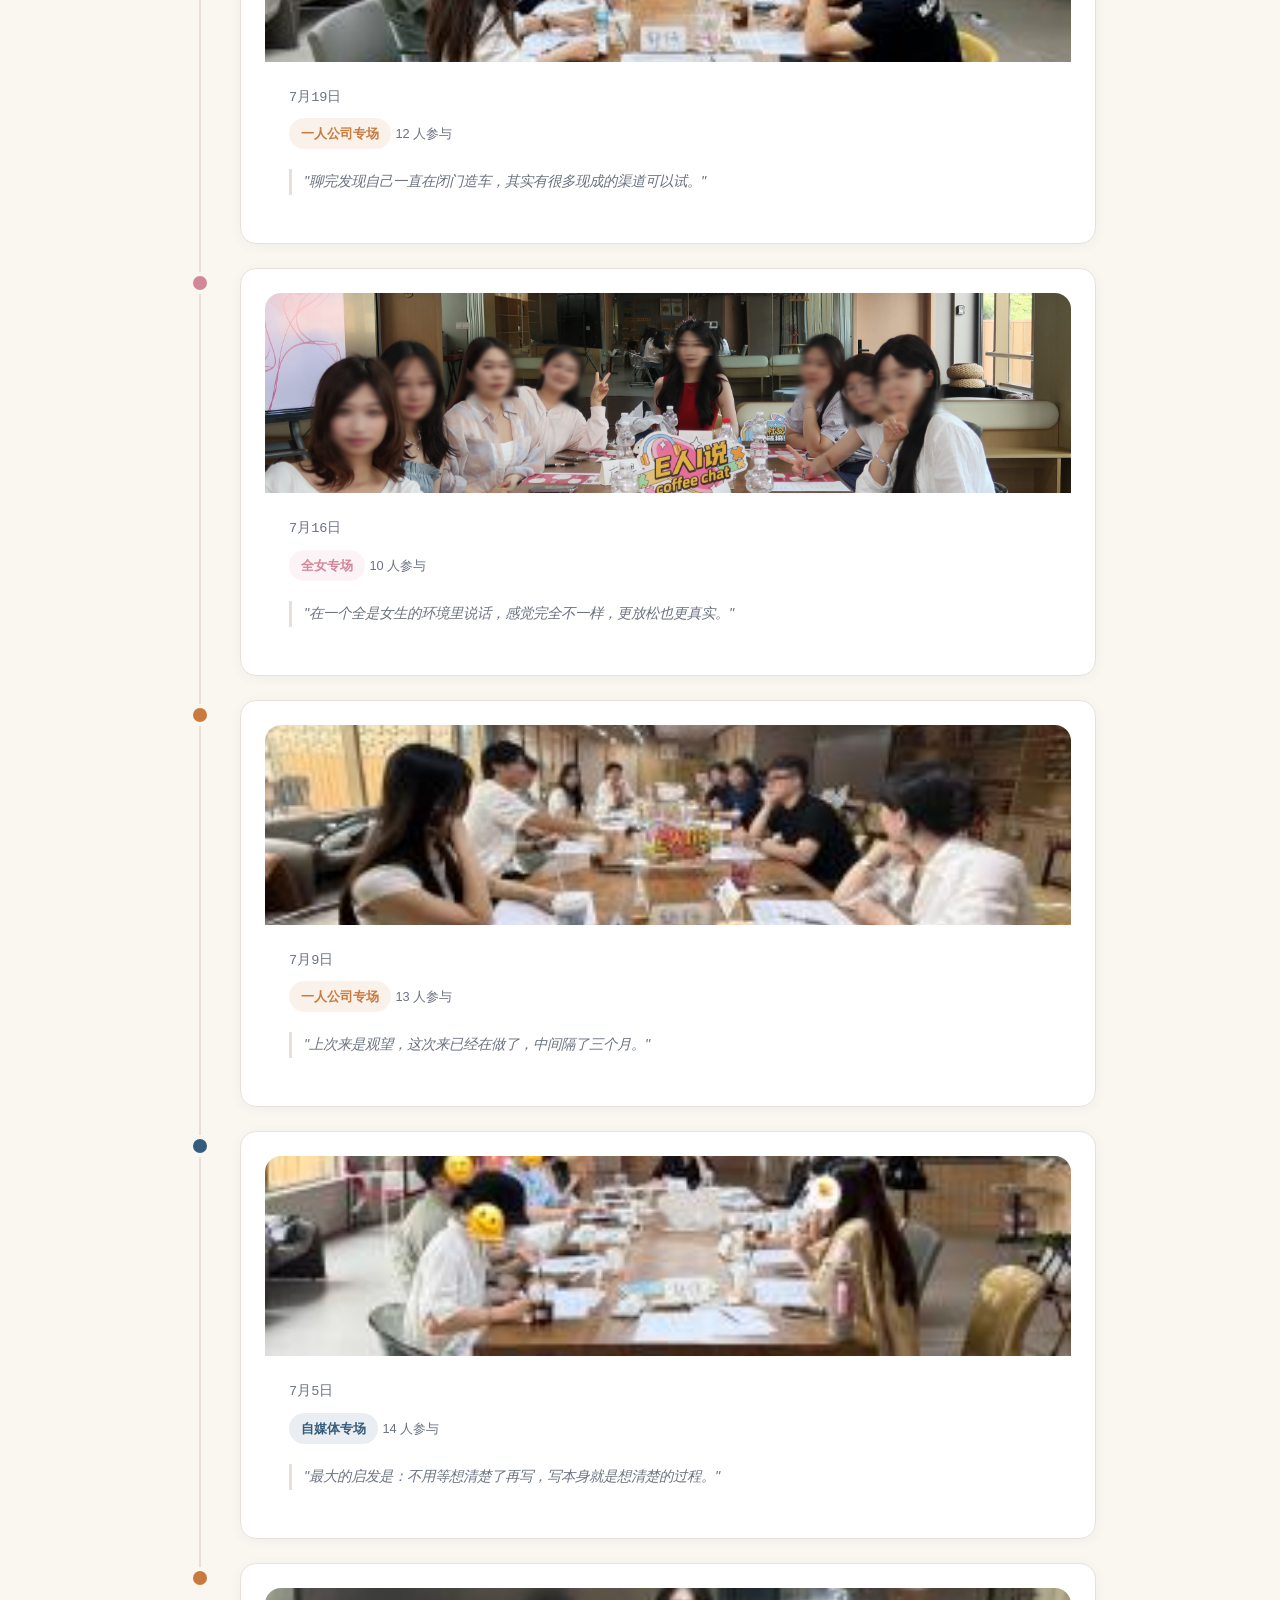
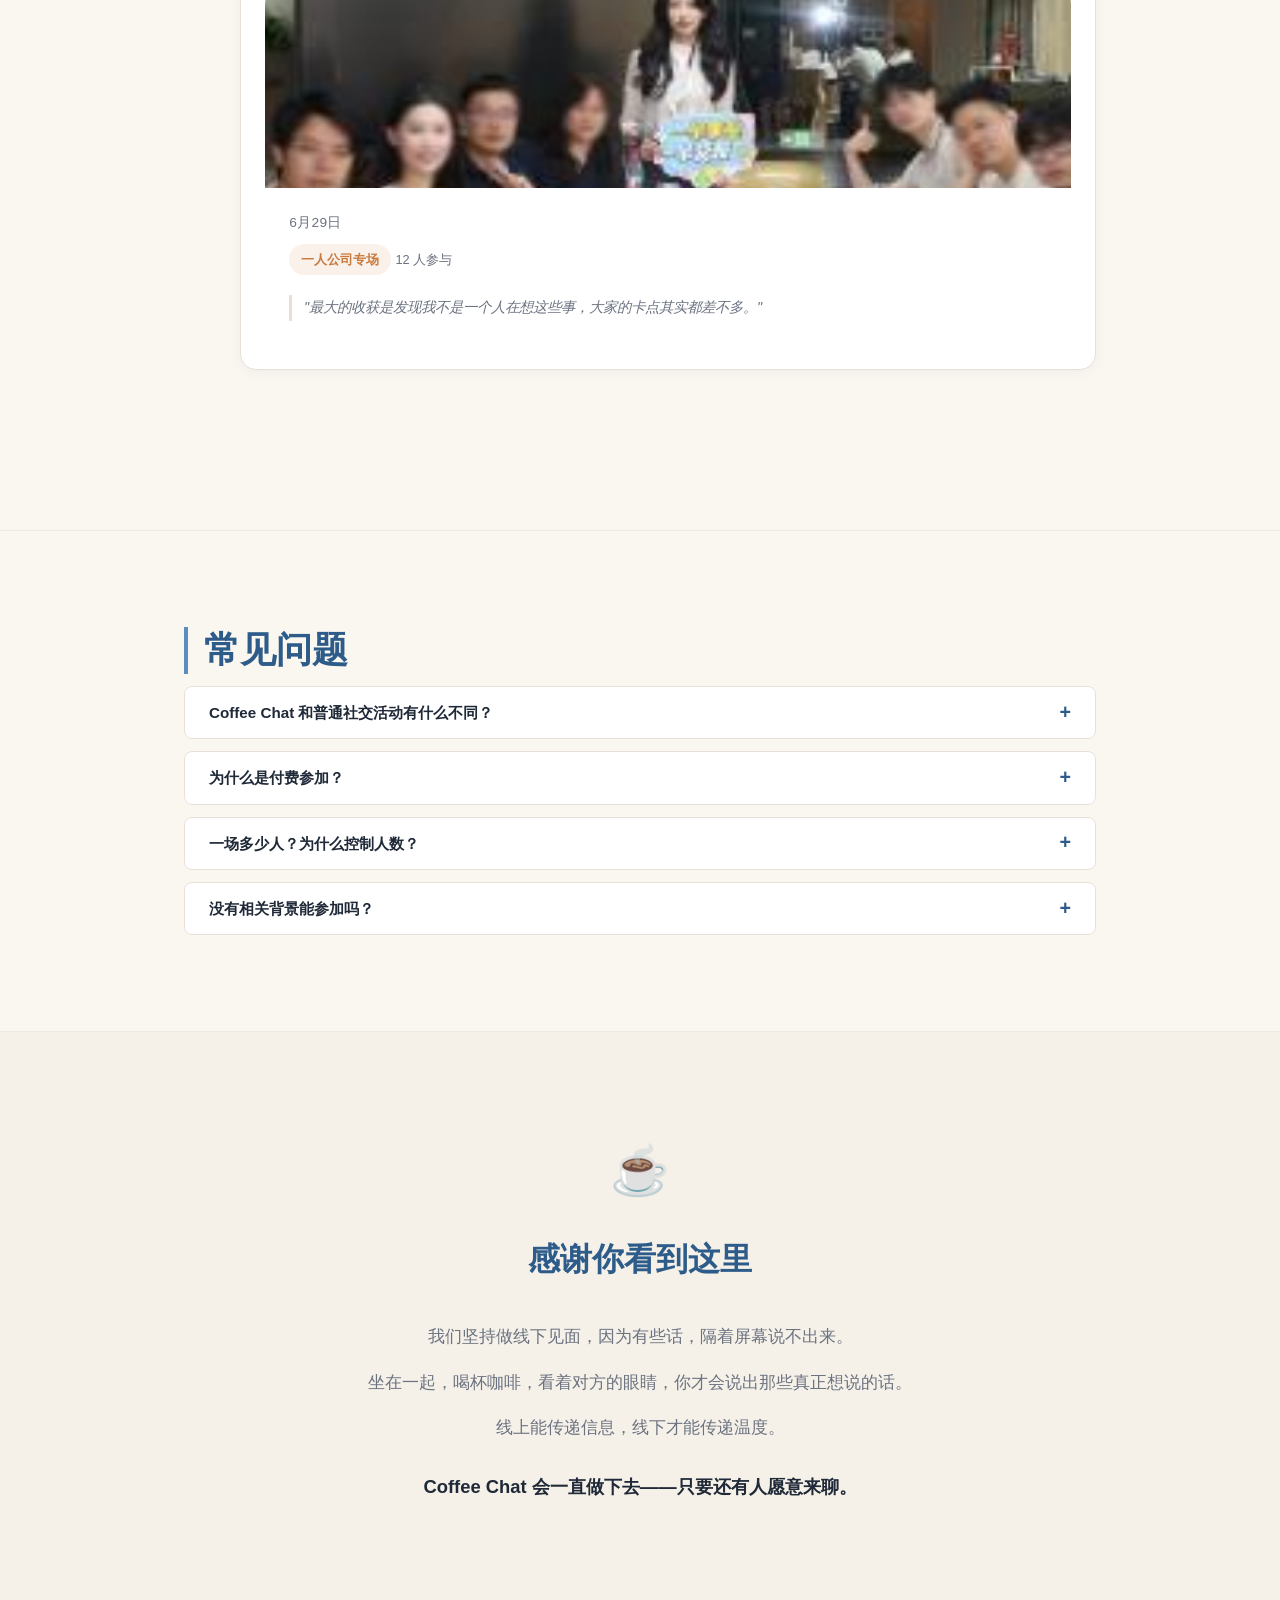
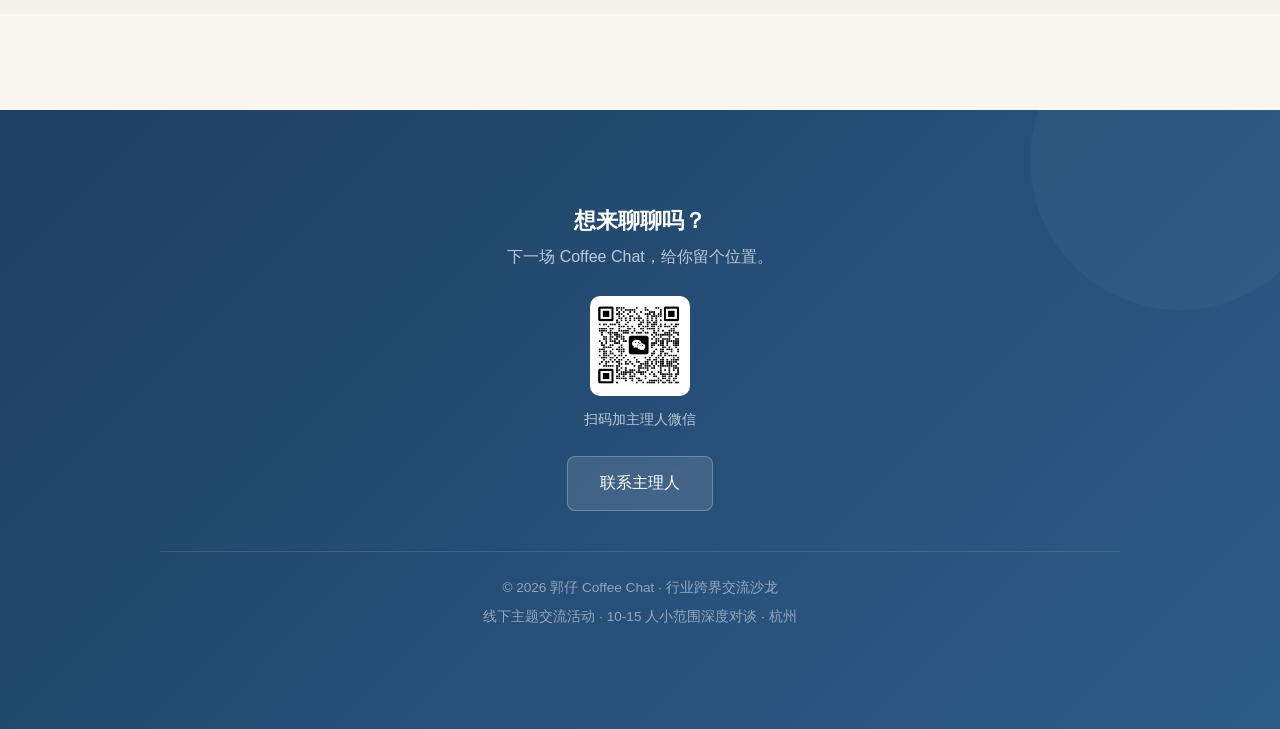
==== commit c5077e5c: "add 012 fuye event (Aug 29, 19 attendees, Traveler Coffee)" ====
--- a/index.html
+++ b/index.html
@@ -35,9 +35,9 @@
         <a class="hero-cta hero-cta-secondary" href="#about">认识主理人 <span aria-hidden="true">→</span></a>
       </div>
       <div class="hero-proof" aria-label="Coffee Chat 活动数据">
-        <div><strong>11</strong><span>场活动</span></div>
-        <div><strong>158+</strong><span>参与人次</span></div>
-        <div><strong>10–16</strong><span>人小范围</span></div>
+        <div><strong>12</strong><span>场活动</span></div>
+        <div><strong>177+</strong><span>参与人次</span></div>
+        <div><strong>10–19</strong><span>人小范围</span></div>
         <div><strong>3</strong><span>个长期主题</span></div>
       </div>
     </div>
@@ -65,7 +65,7 @@
             </div>
             <div class="poster-detail-body">
               <p>2026 年裸辞后发起 <strong>Coffee Chat</strong> 项目，以「小范围、有主题、深度对话」为核心形式，邀请不同行业背景的人线下见面交流。</p>
-              <p><strong>已办主题专场：</strong>一人公司专场 · 全女专场 · 自媒体专场 · AI 专场</p>
+              <p><strong>已办主题专场：</strong>一人公司专场 · 全女专场 · 自媒体专场 · AI 专场 · 副业搞钱专场</p>
               <p><strong>过往嘉宾/参与者（节选）：</strong>涵盖某上市公司 CFO、宠物行业年营收 2 亿企业主、几十万粉丝量级自媒体博主、国货美妆渠道负责人、AI 智能体独立创业者、电气工程师、有从 Vogue 出来的艺人造型师、也有负责 6000 万粉丝帐号的短视频商业化操盘手……</p>
               <p><strong>活动理念：</strong>拒绝无效社交，坚持小人数制，确保每位参与者都能深度参与对话。相信「真诚需要物理距离」，线下面对面交流是线上无法替代的信任建立方式。</p>
             </div>
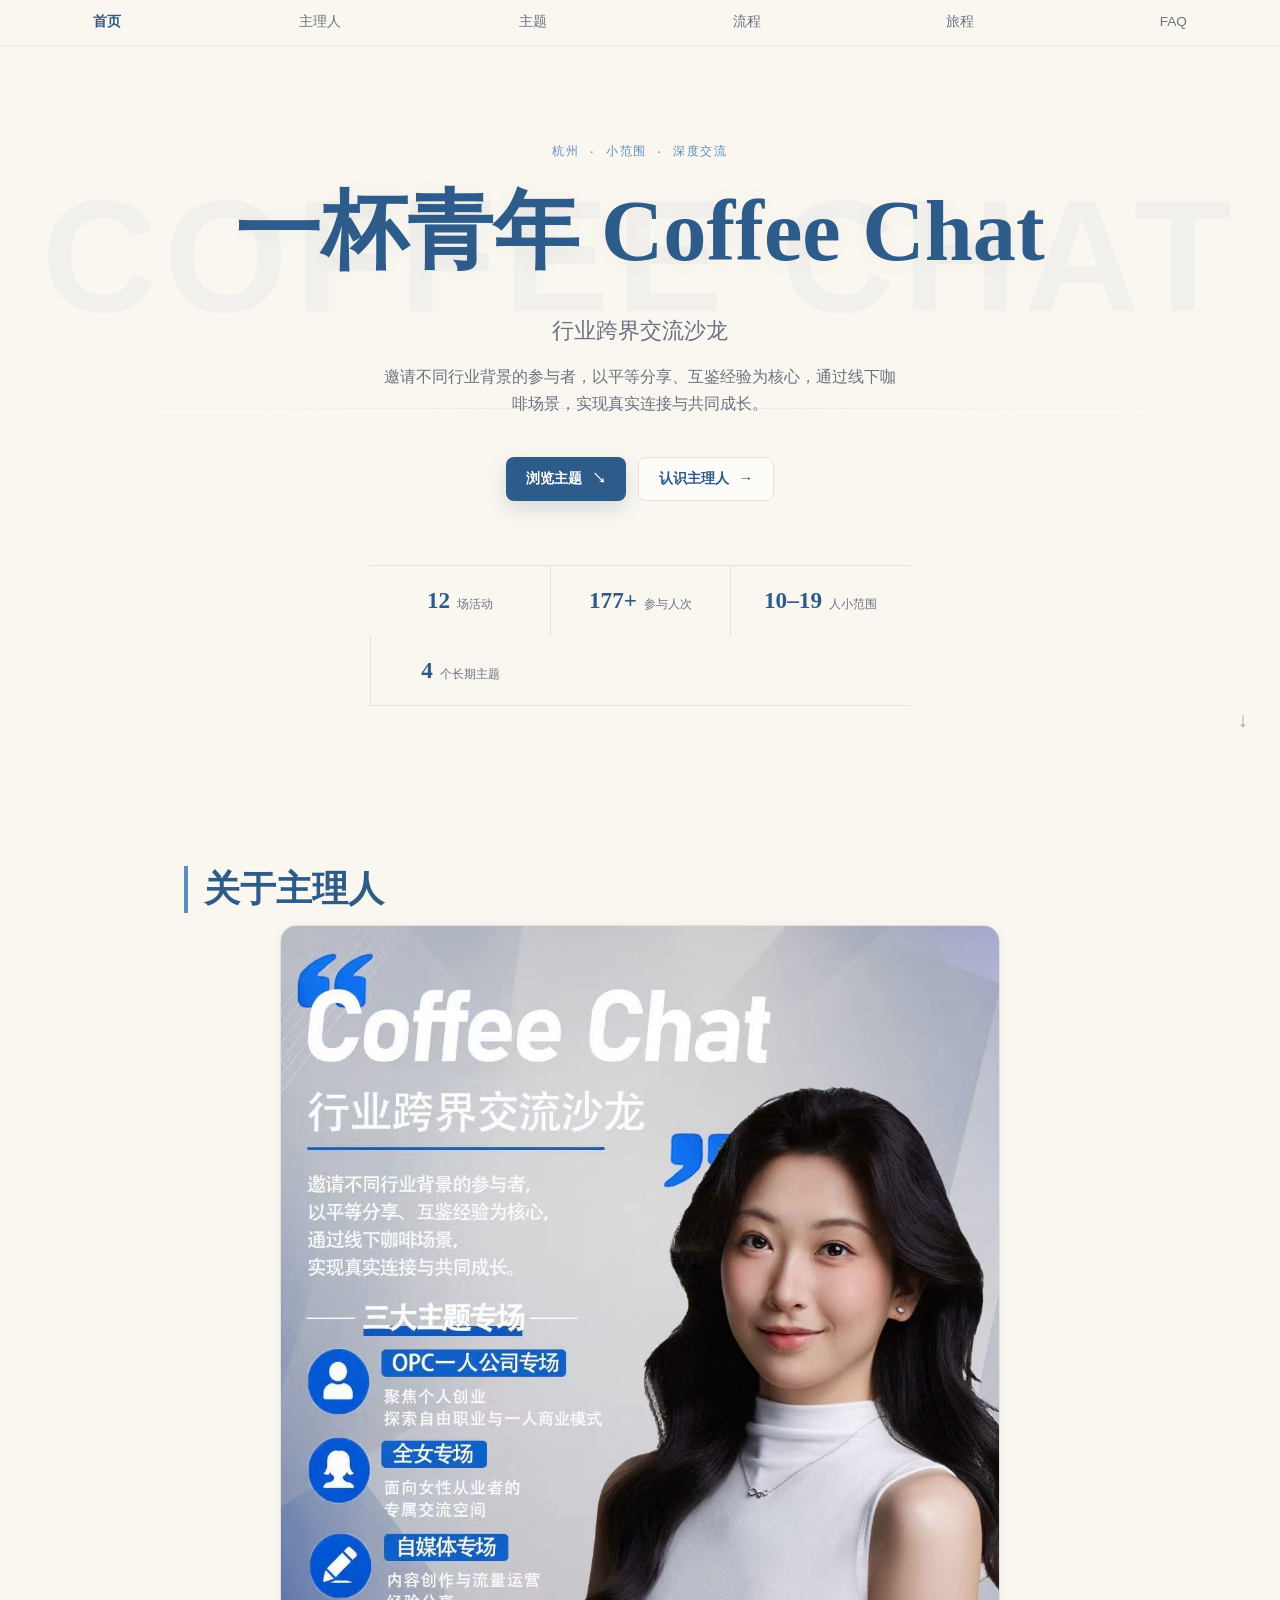
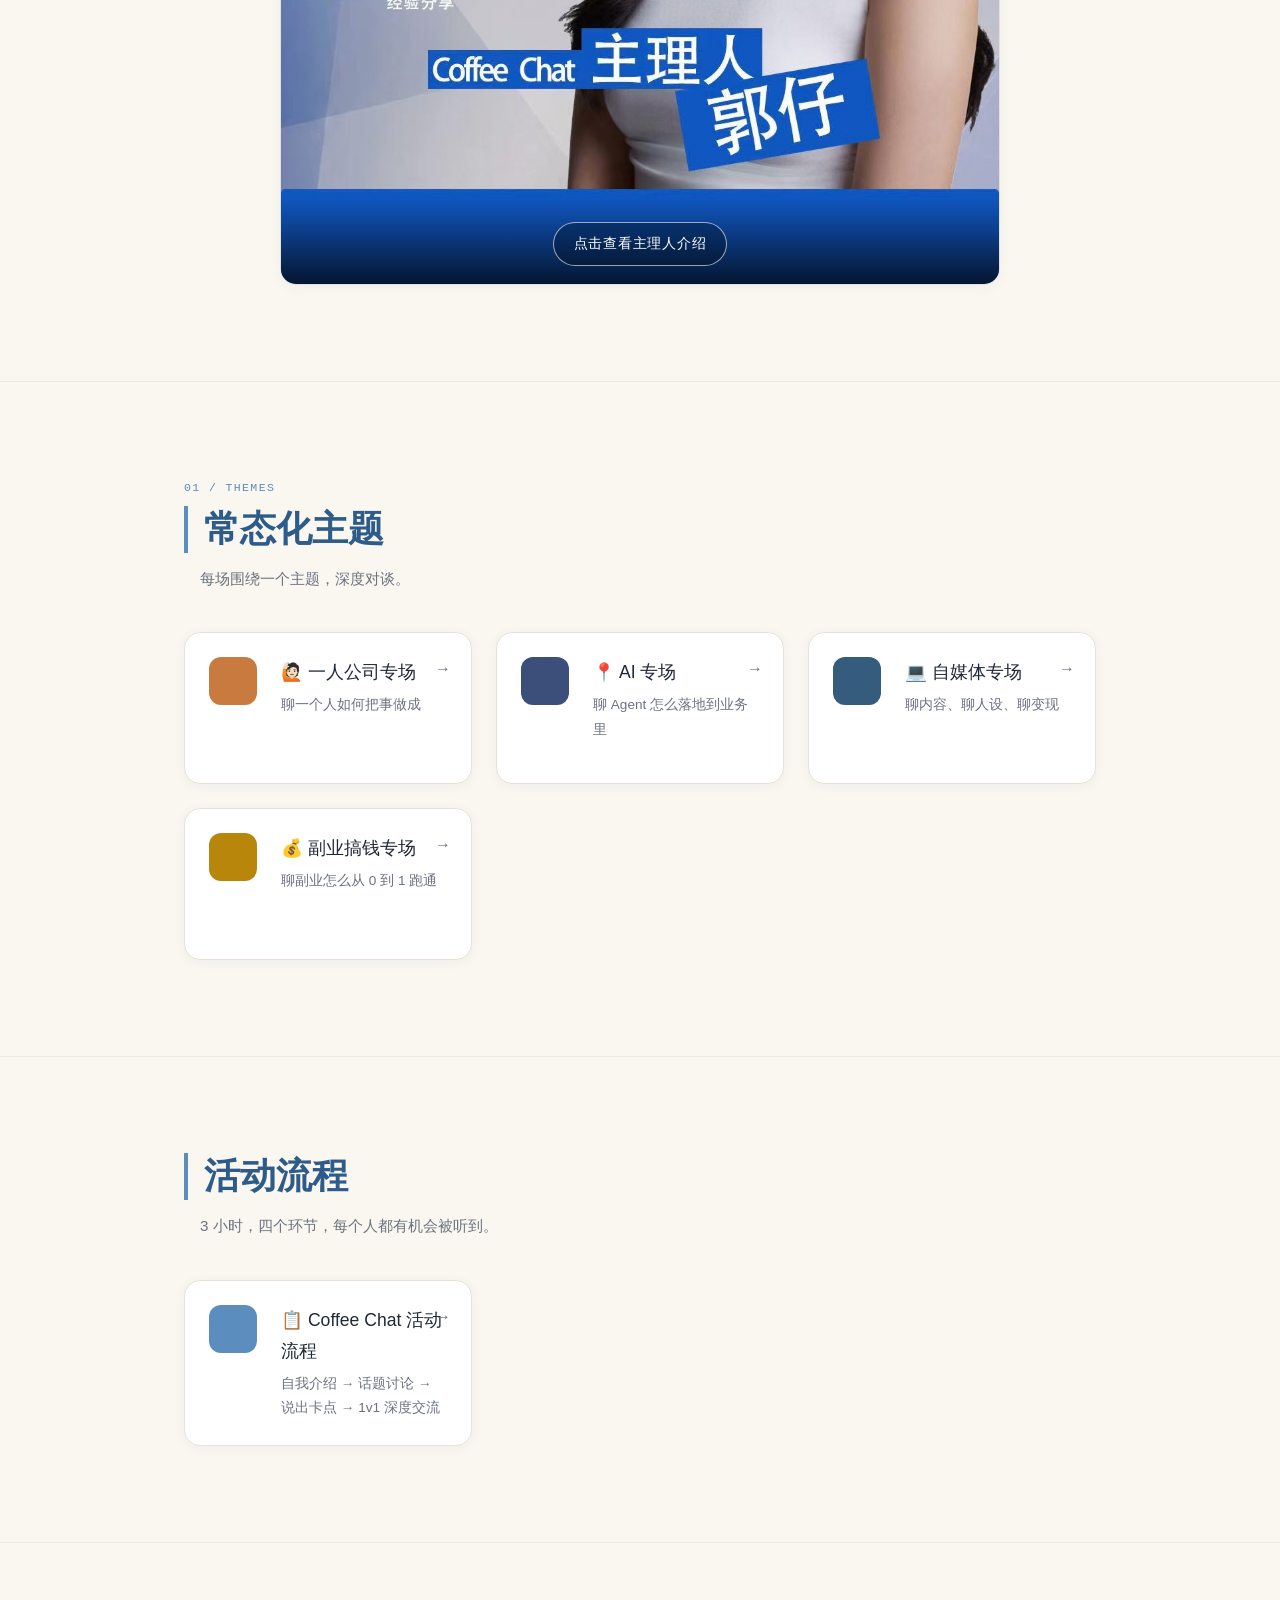
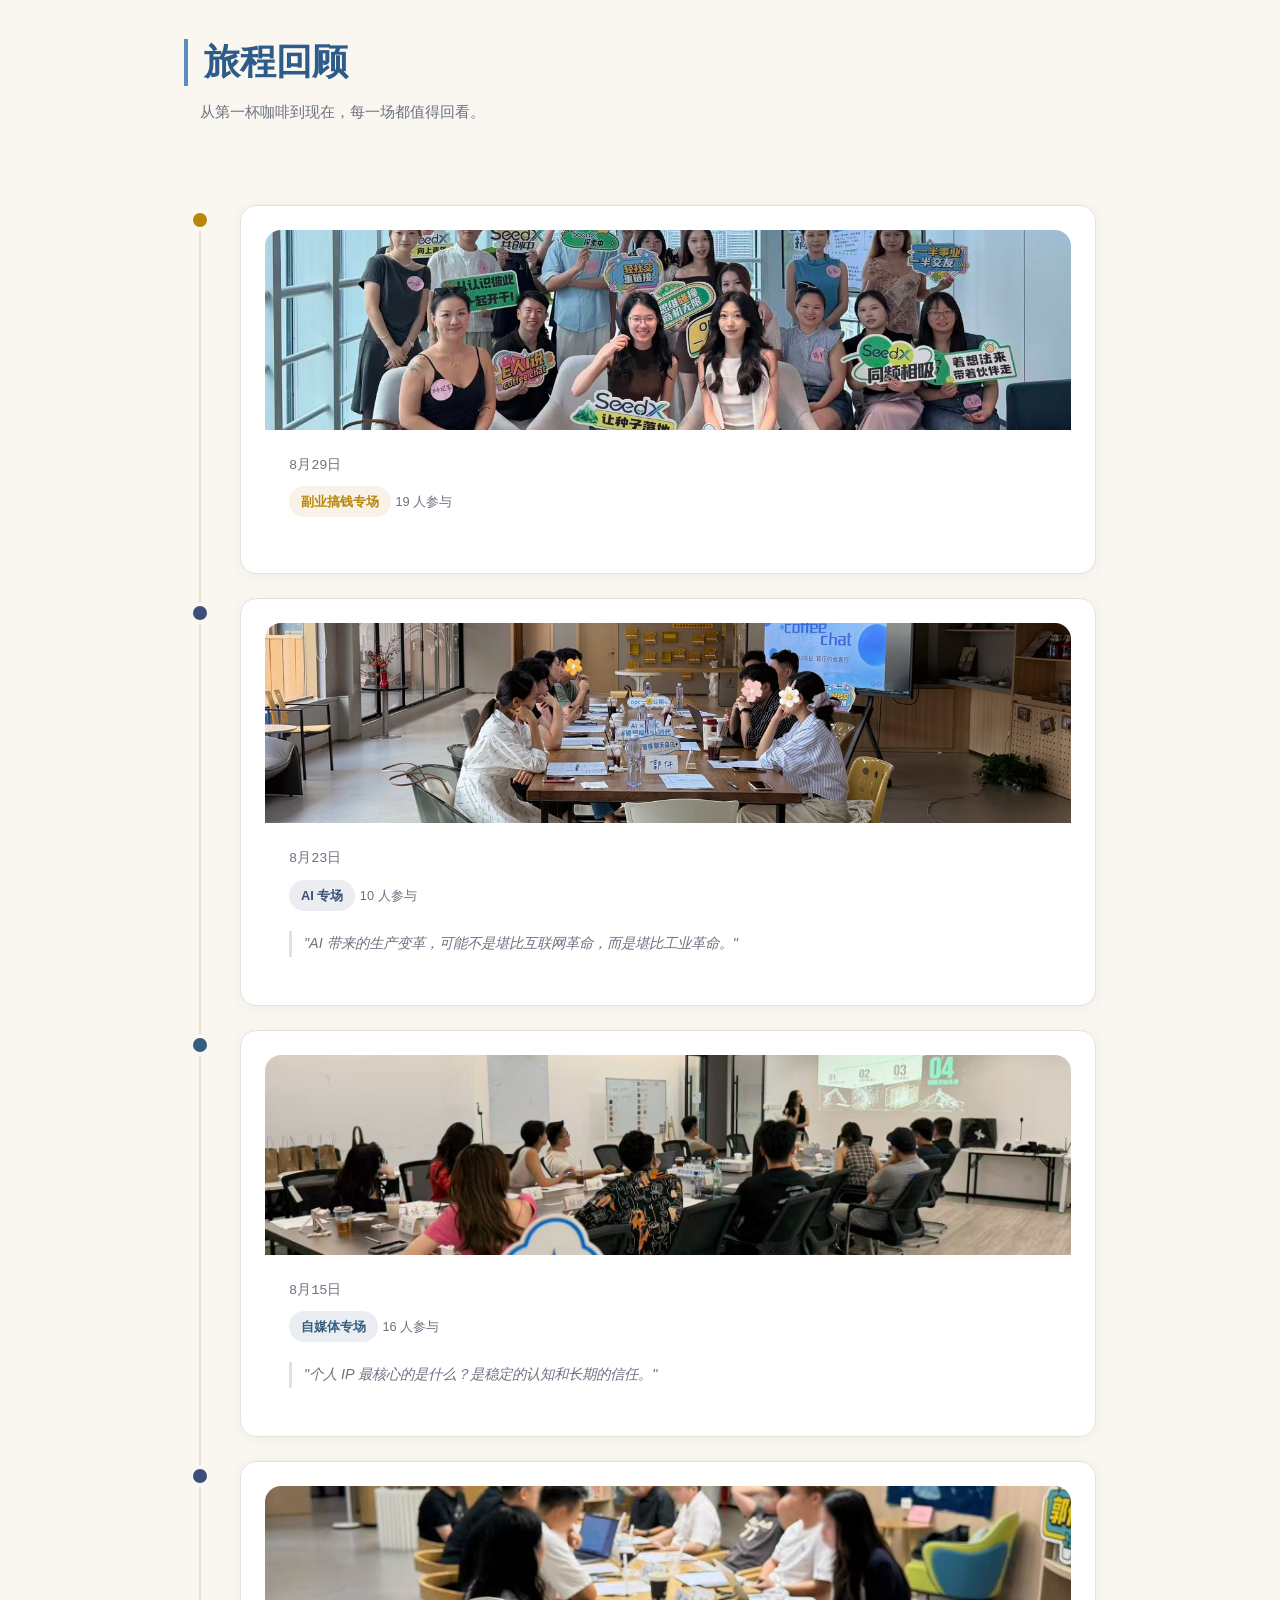
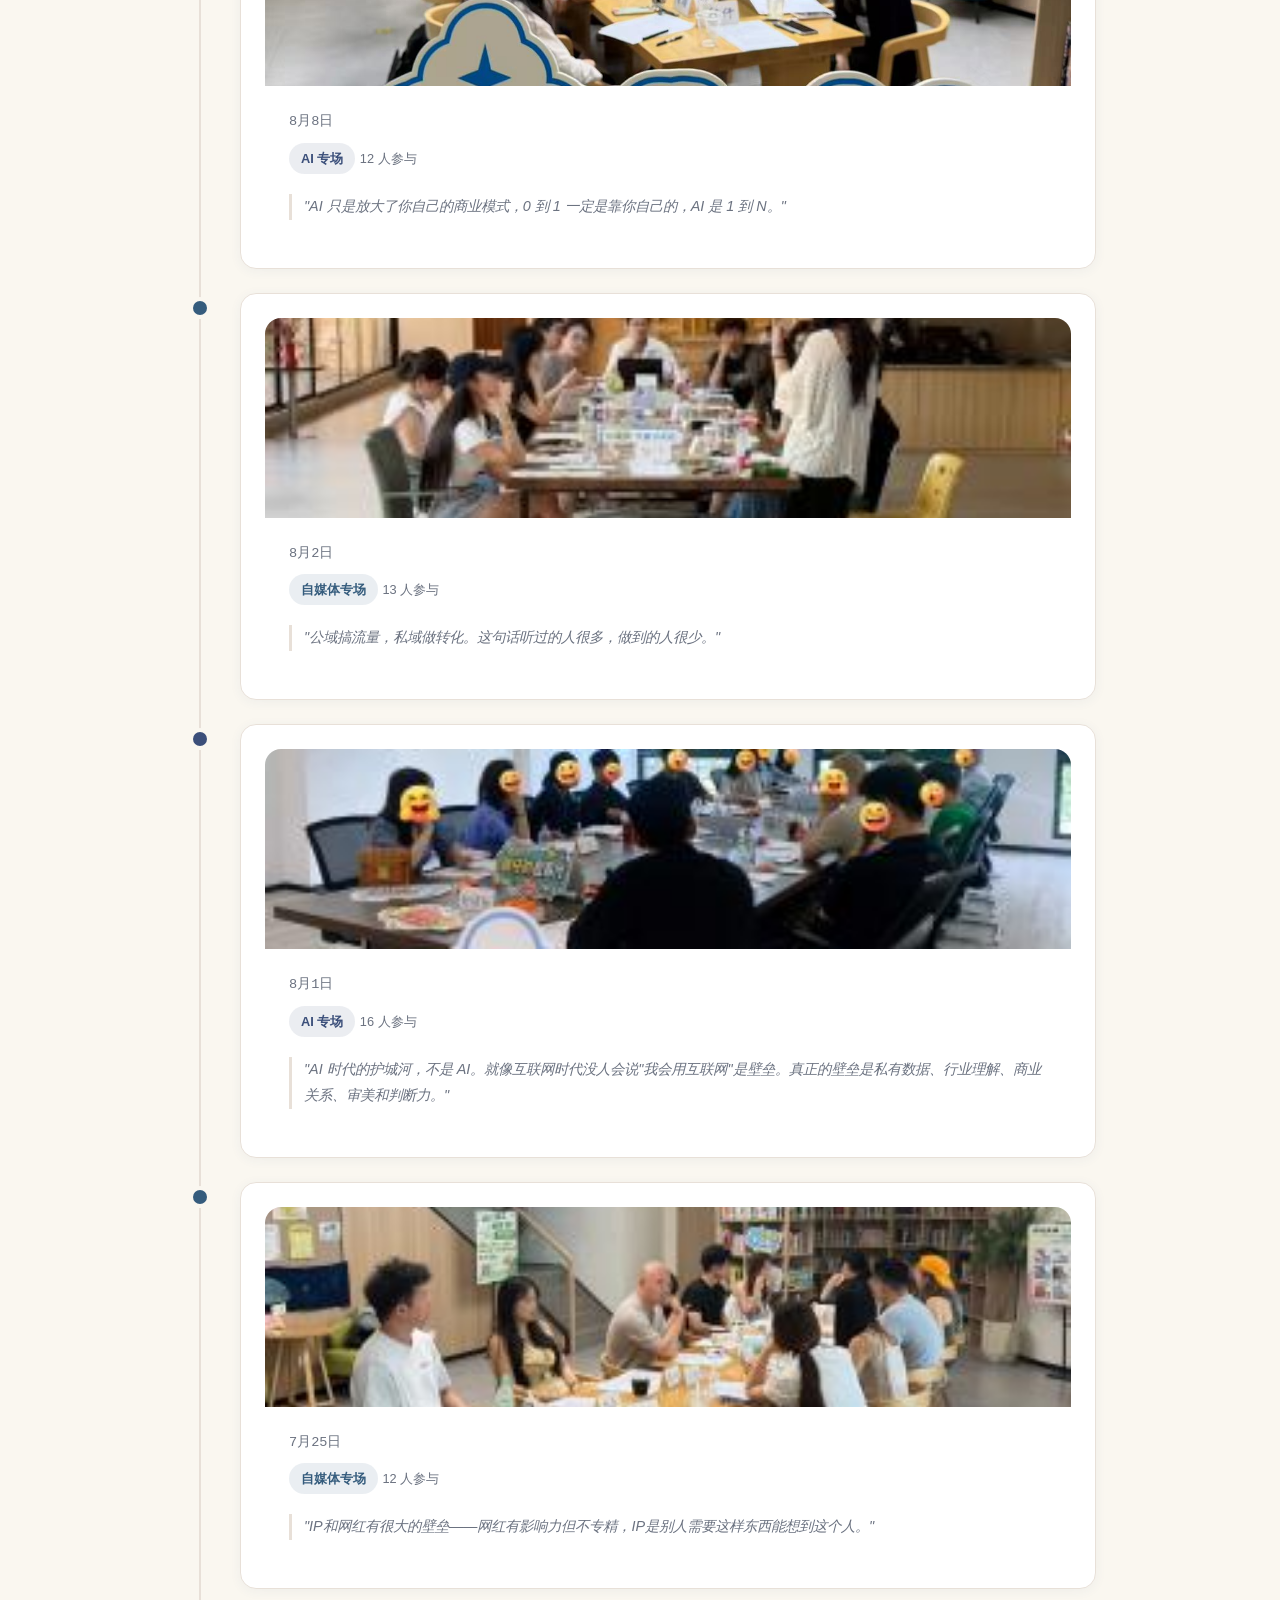
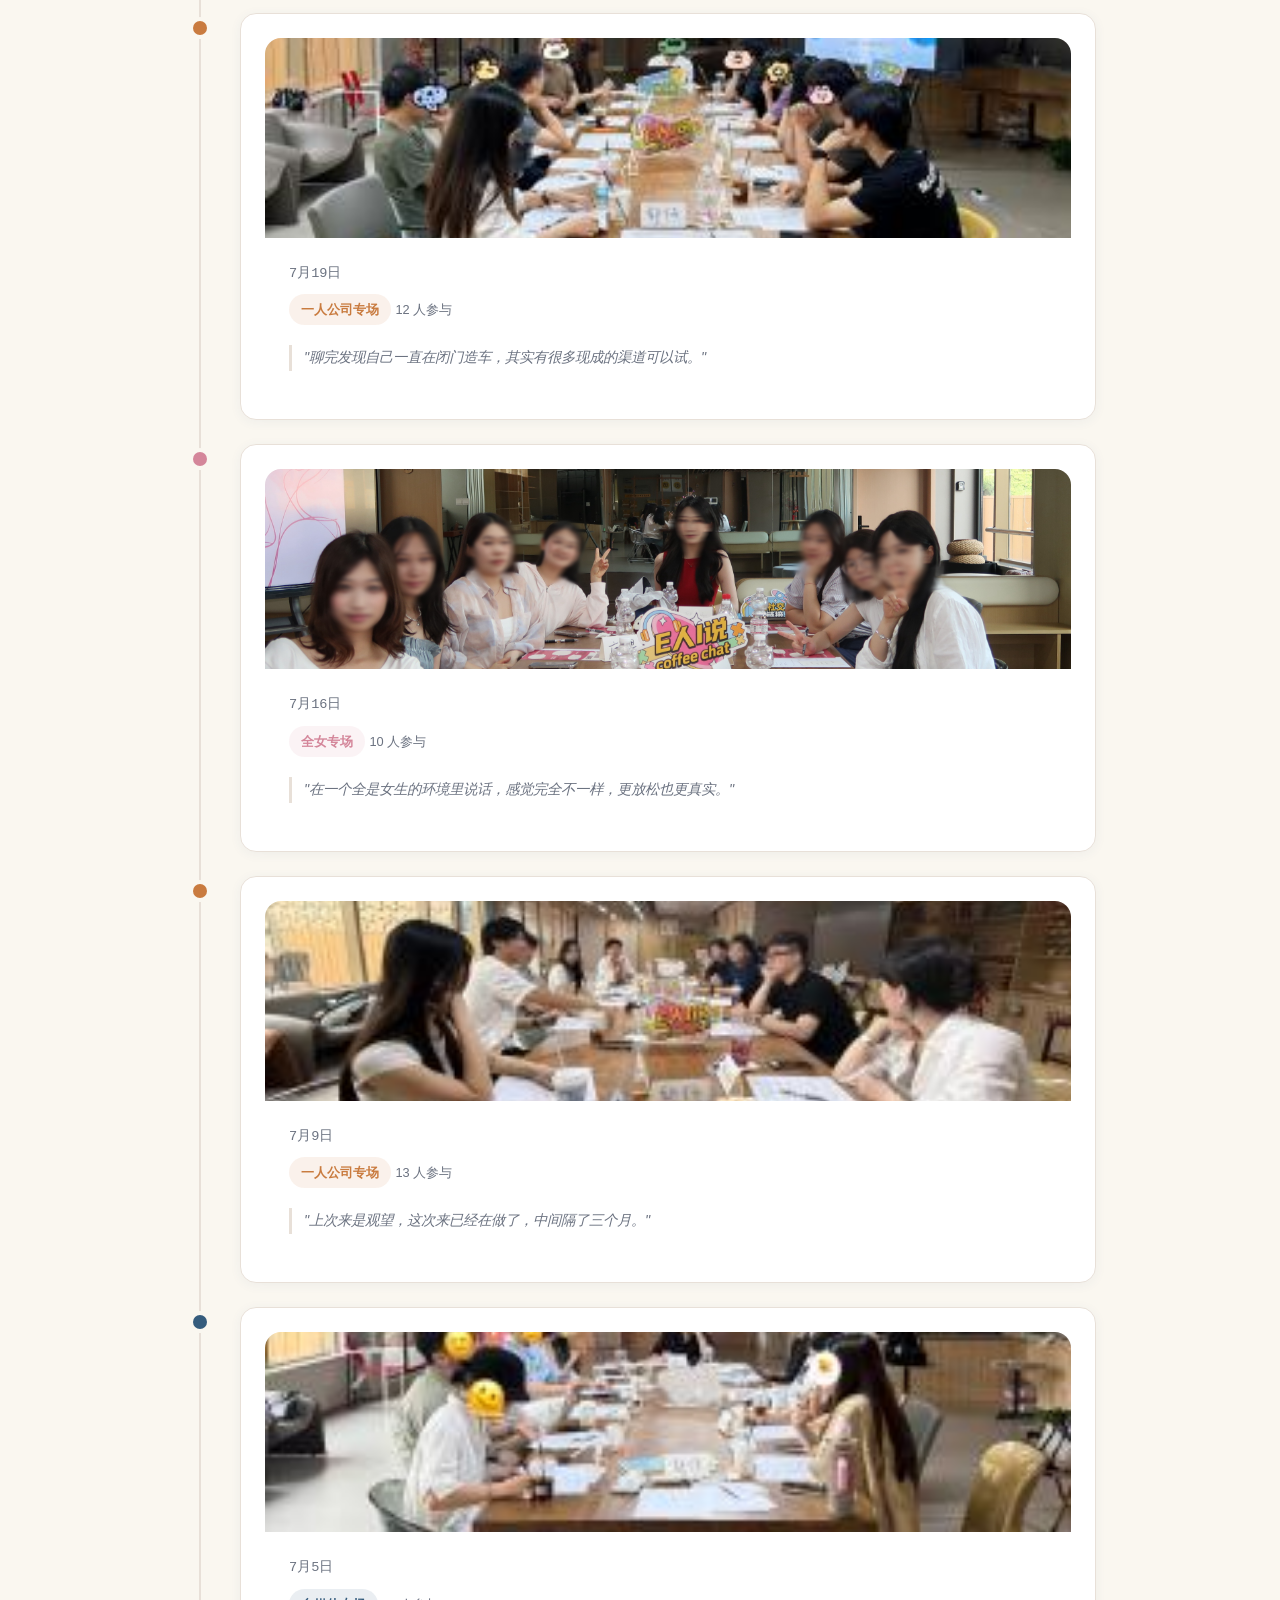
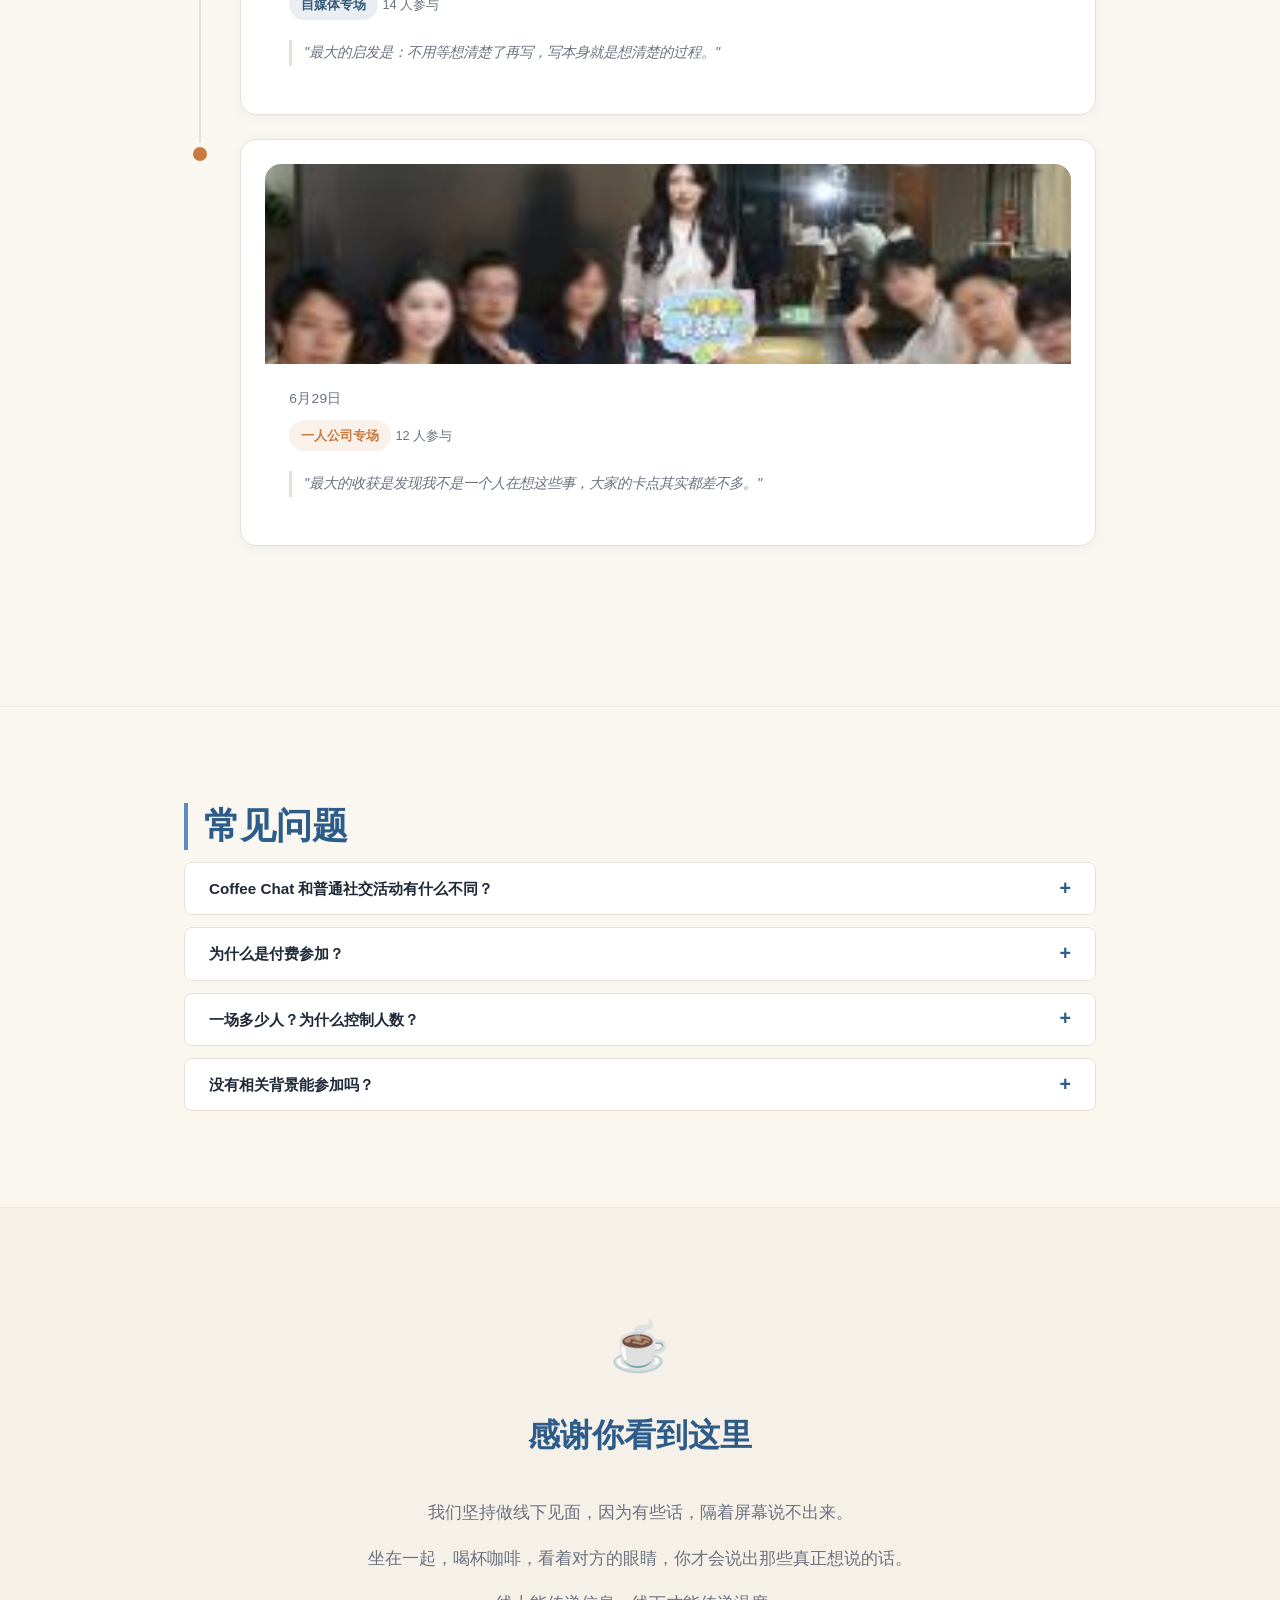
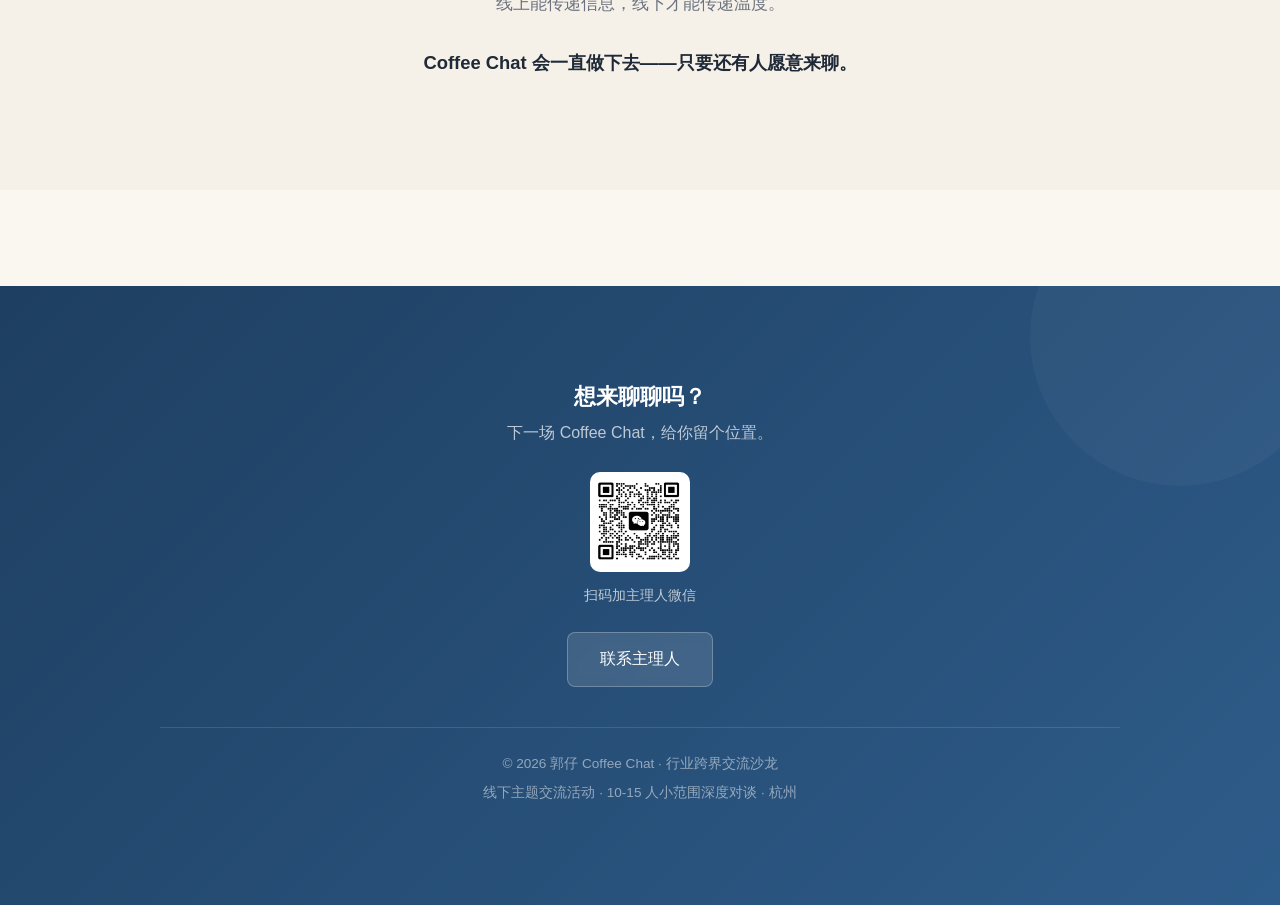
==== commit 3c7914e6: "promote fuye to regular theme (4th), add themes/fuye.html" ====
--- a/index.html
+++ b/index.html
@@ -38,7 +38,7 @@
         <div><strong>12</strong><span>场活动</span></div>
         <div><strong>177+</strong><span>参与人次</span></div>
         <div><strong>10–19</strong><span>人小范围</span></div>
-        <div><strong>3</strong><span>个长期主题</span></div>
+        <div><strong>4</strong><span>个长期主题</span></div>
       </div>
     </div>
     <a href="#about" class="hero-scroll" aria-label="向下滚动">↓</a>
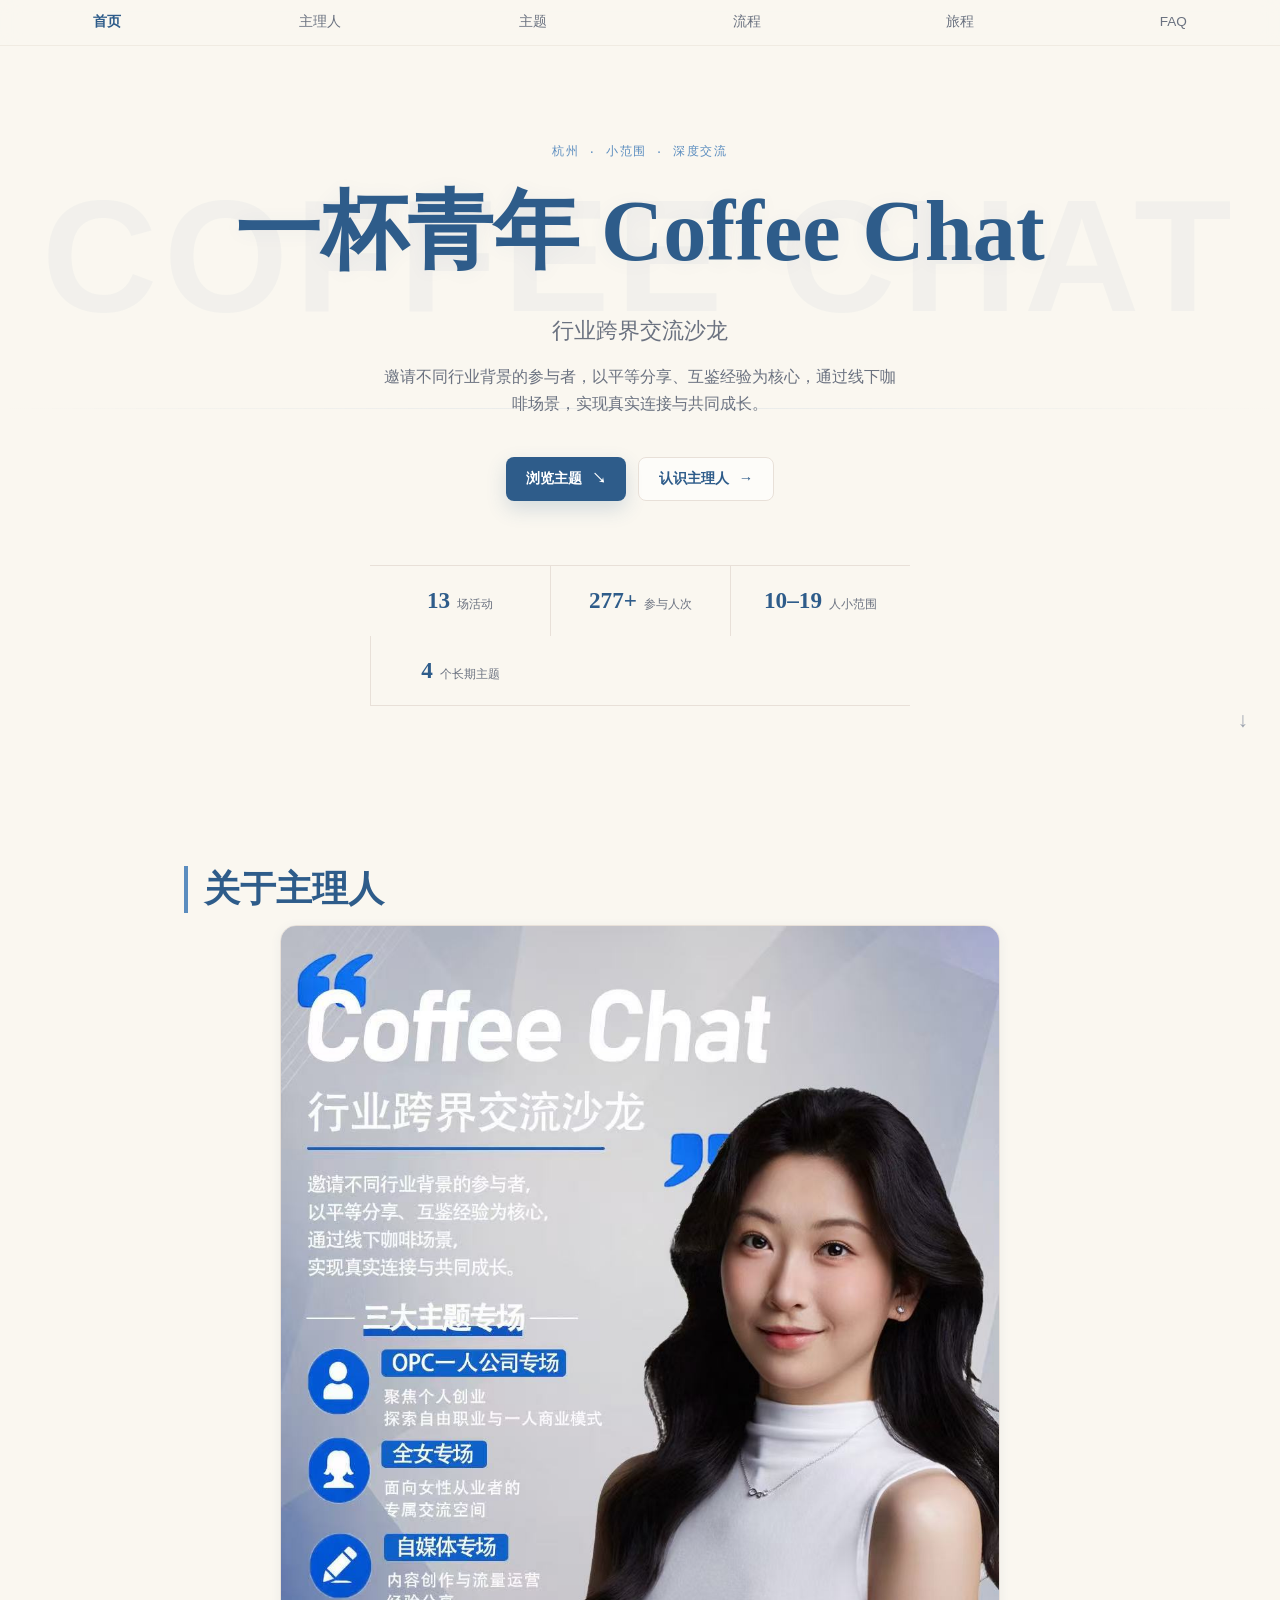
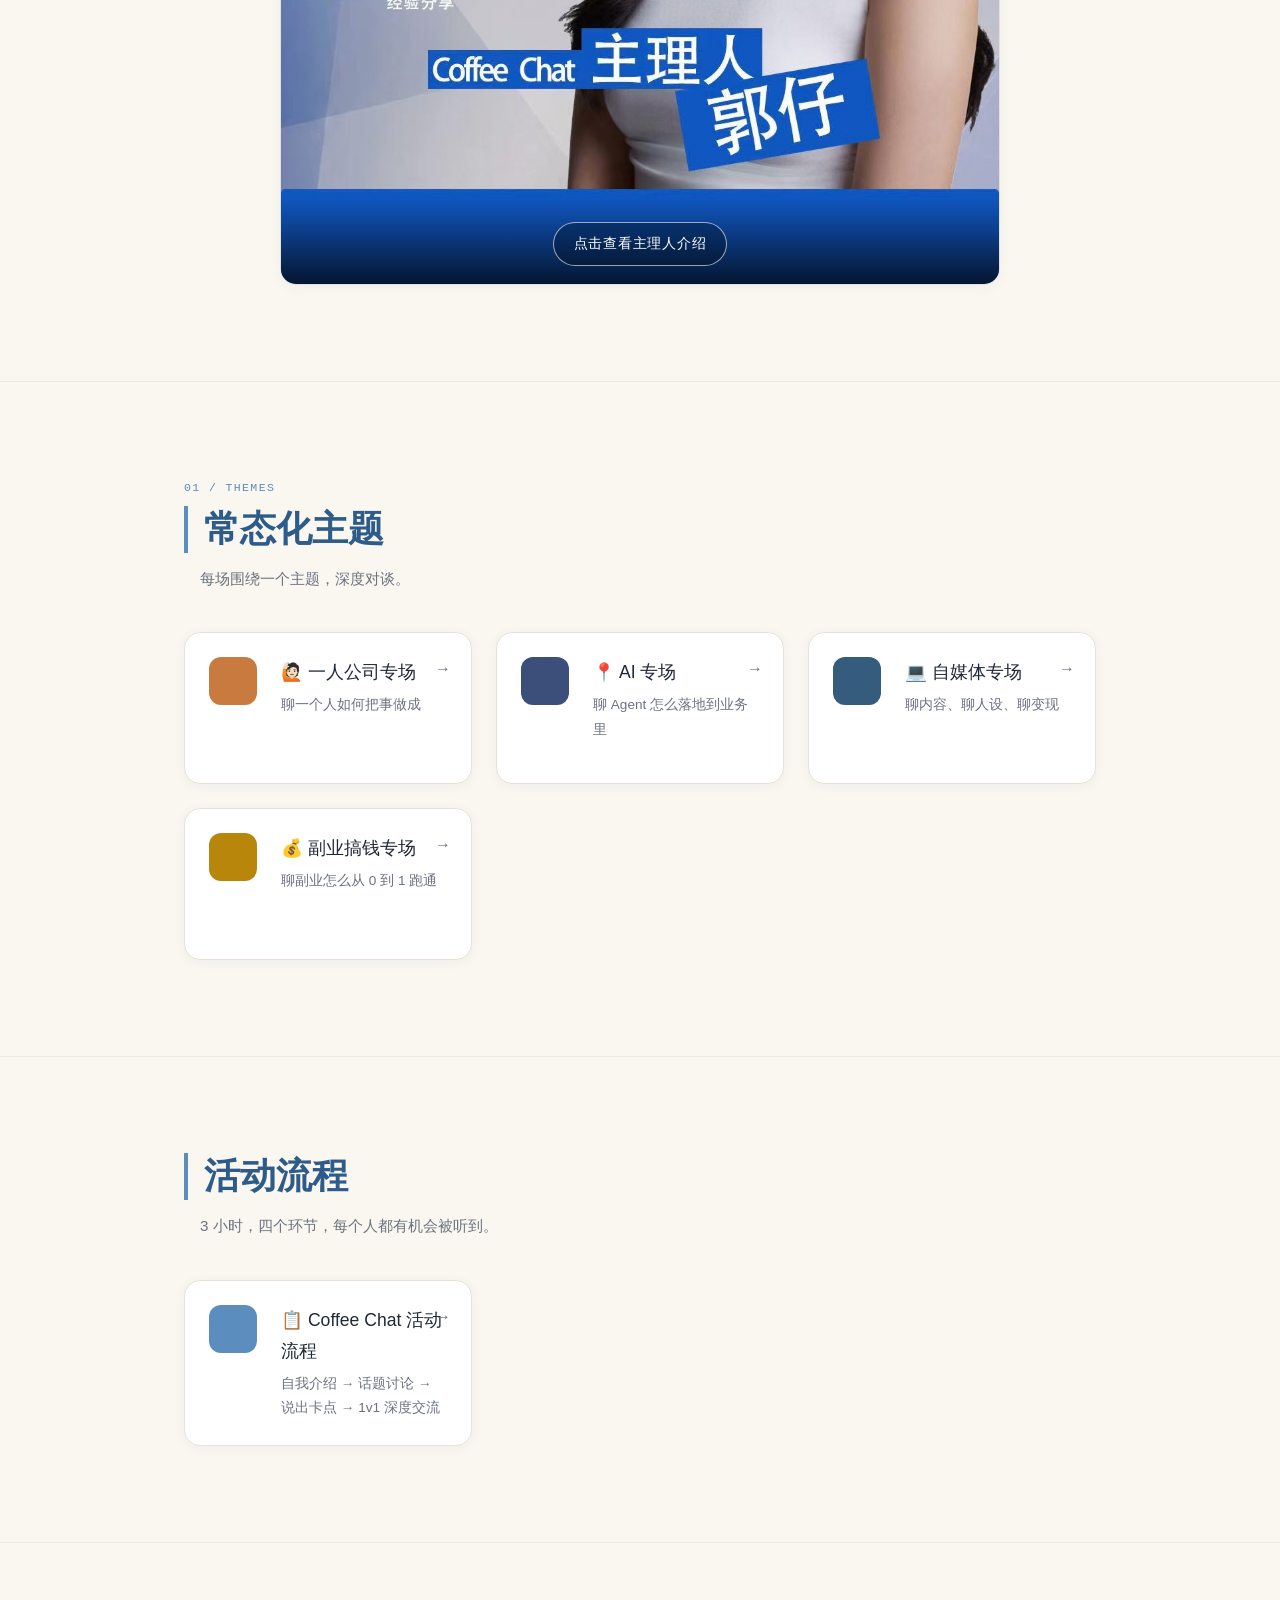
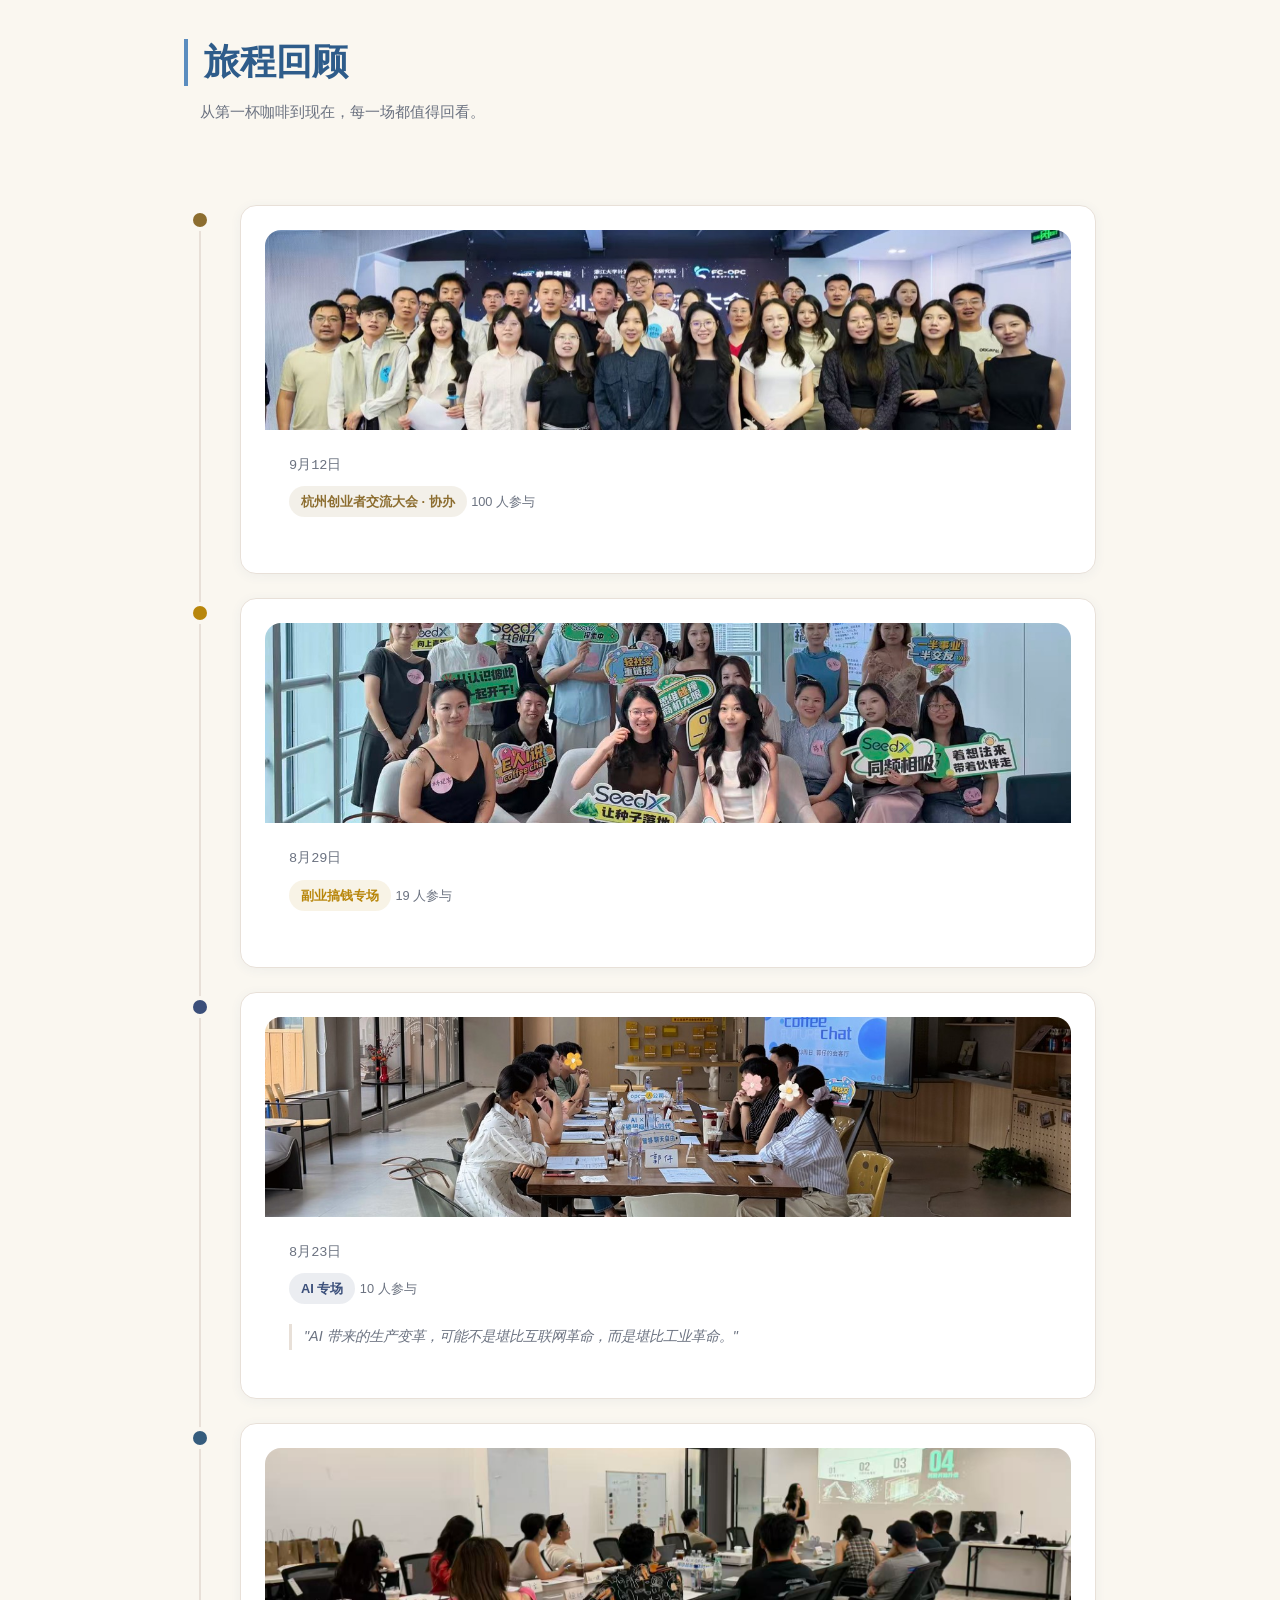
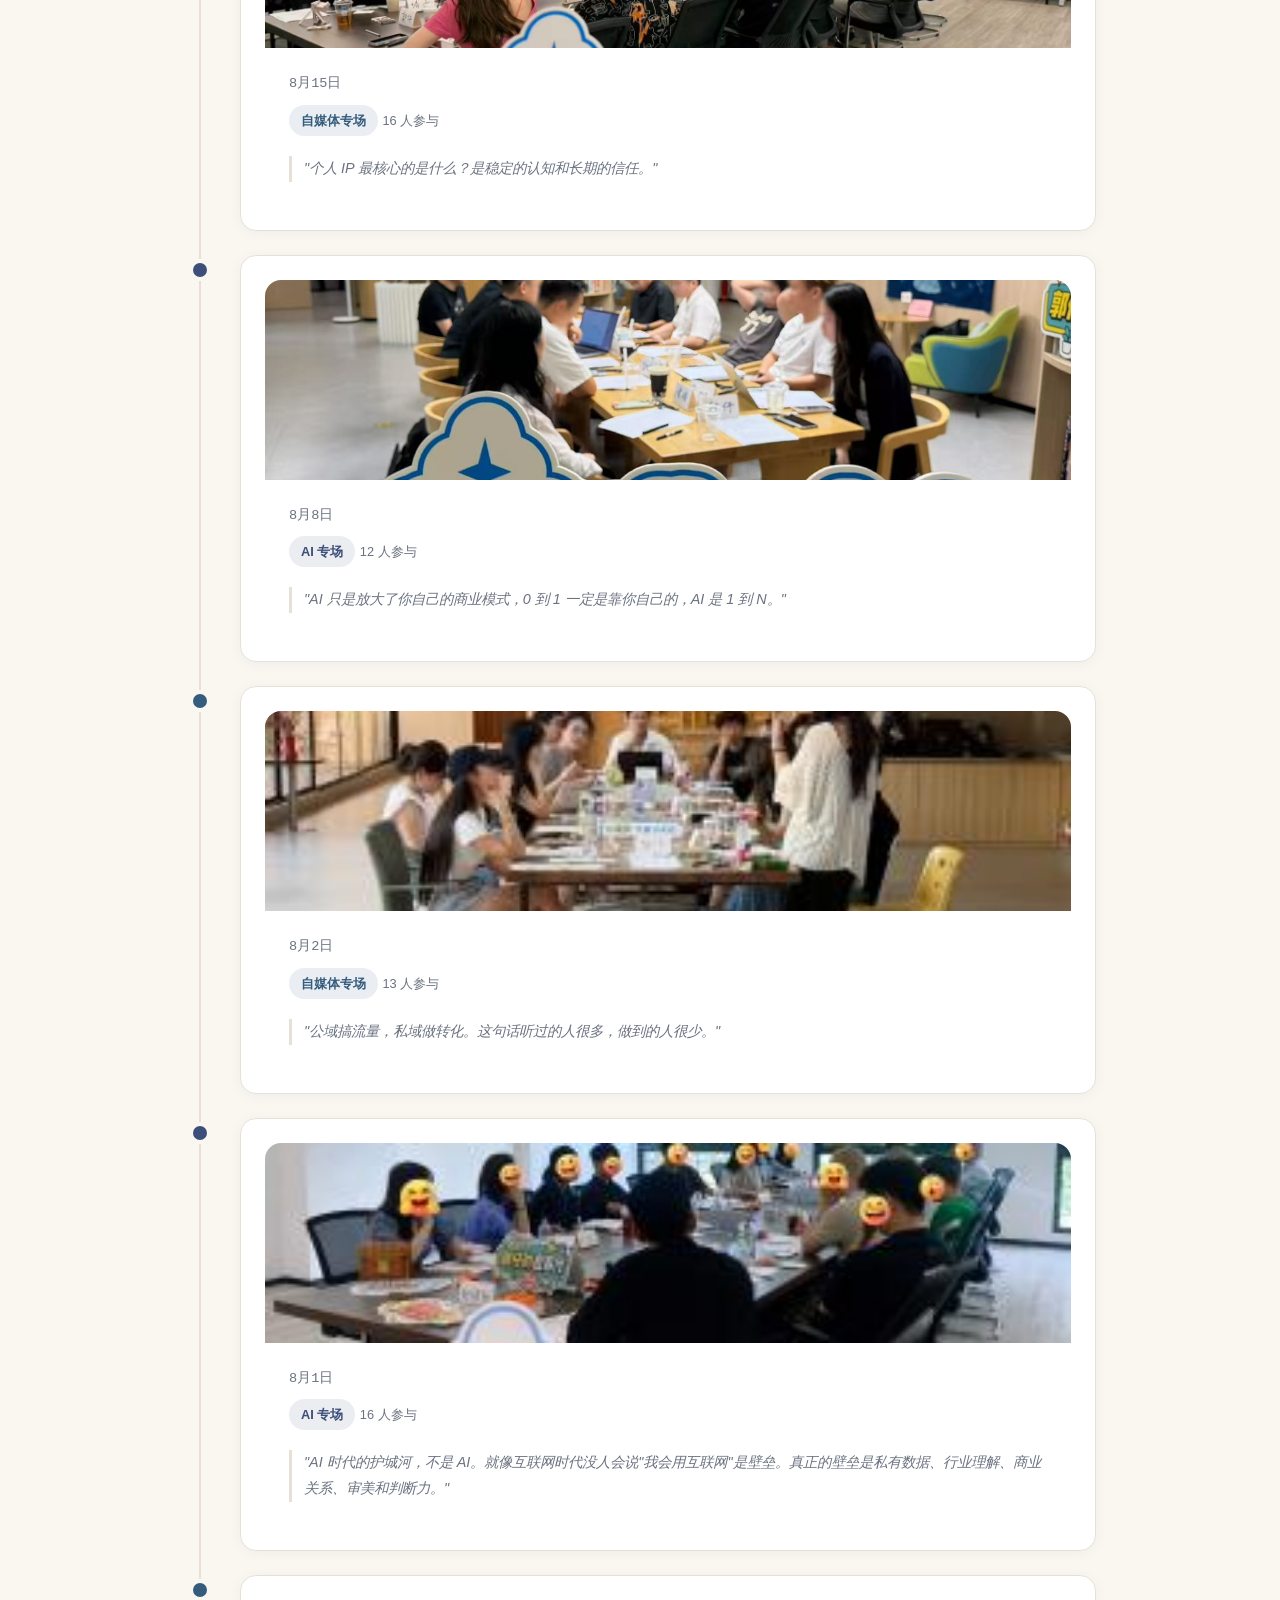
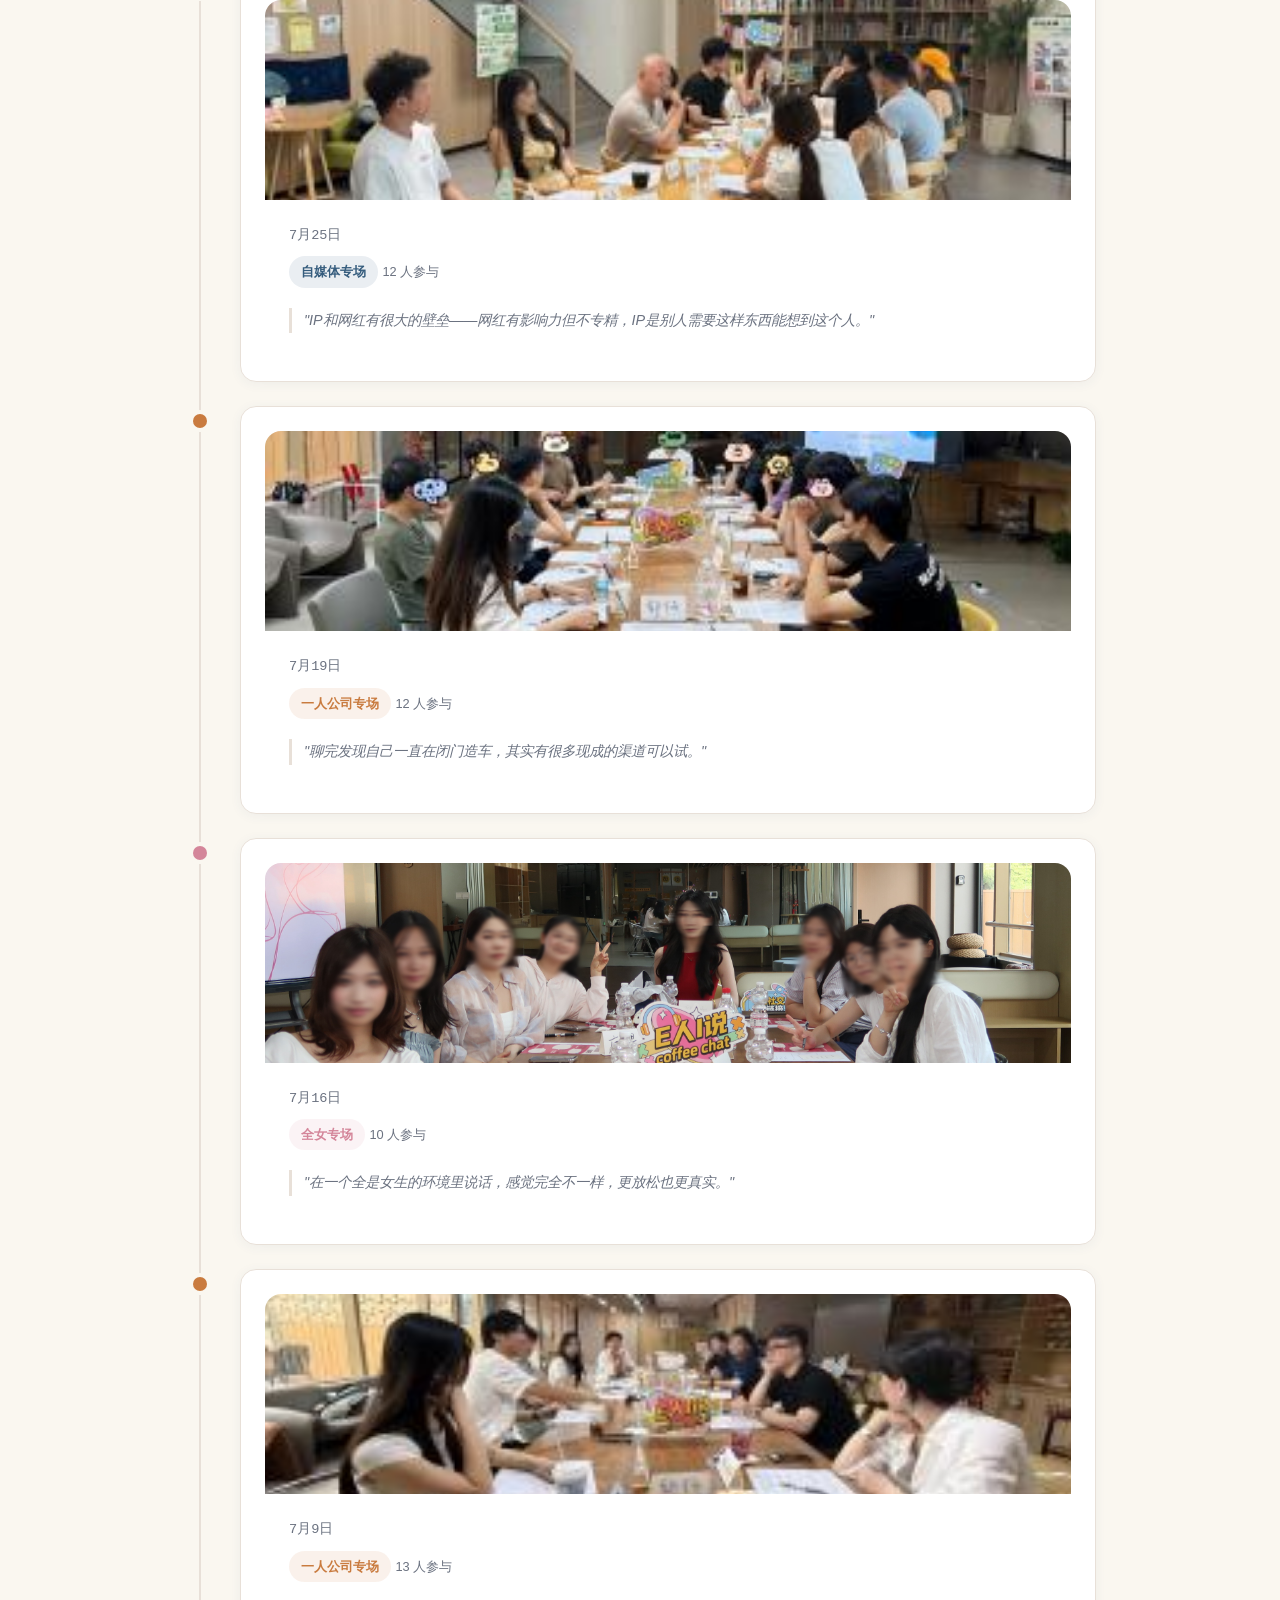
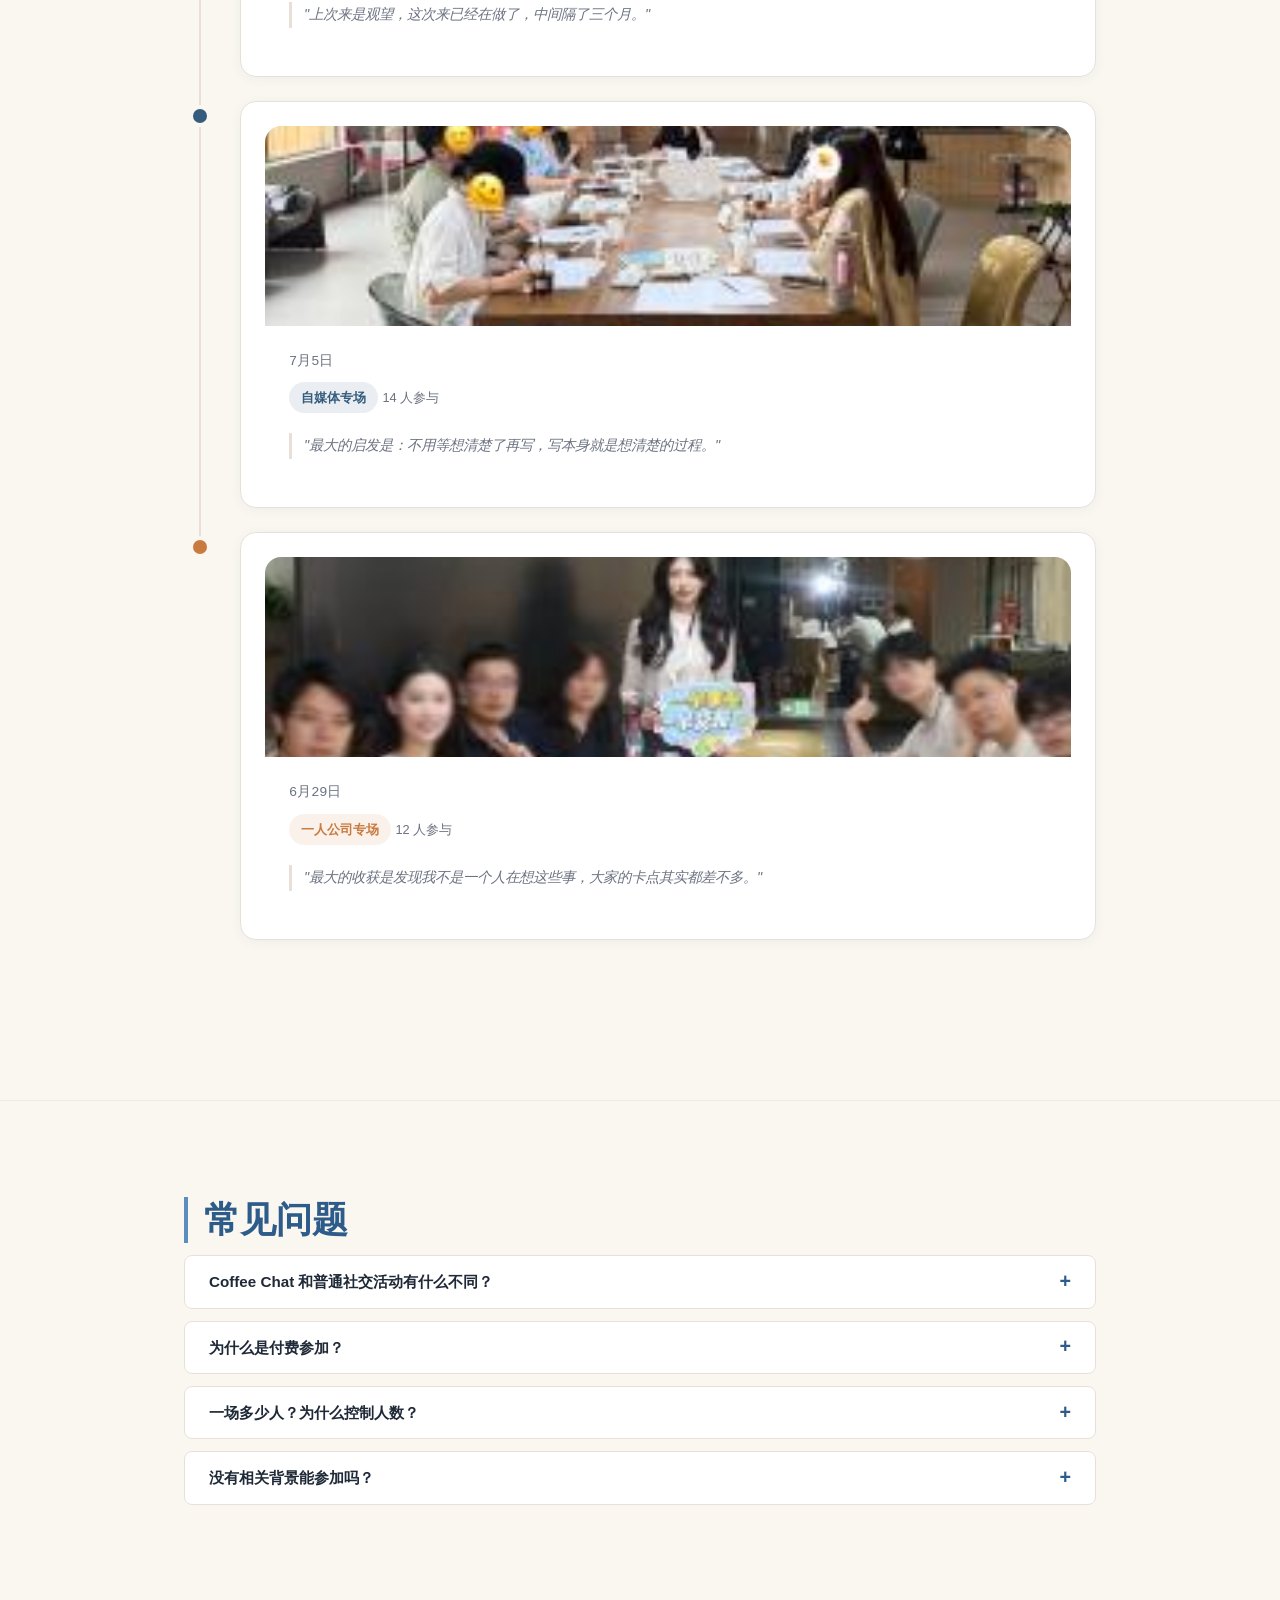
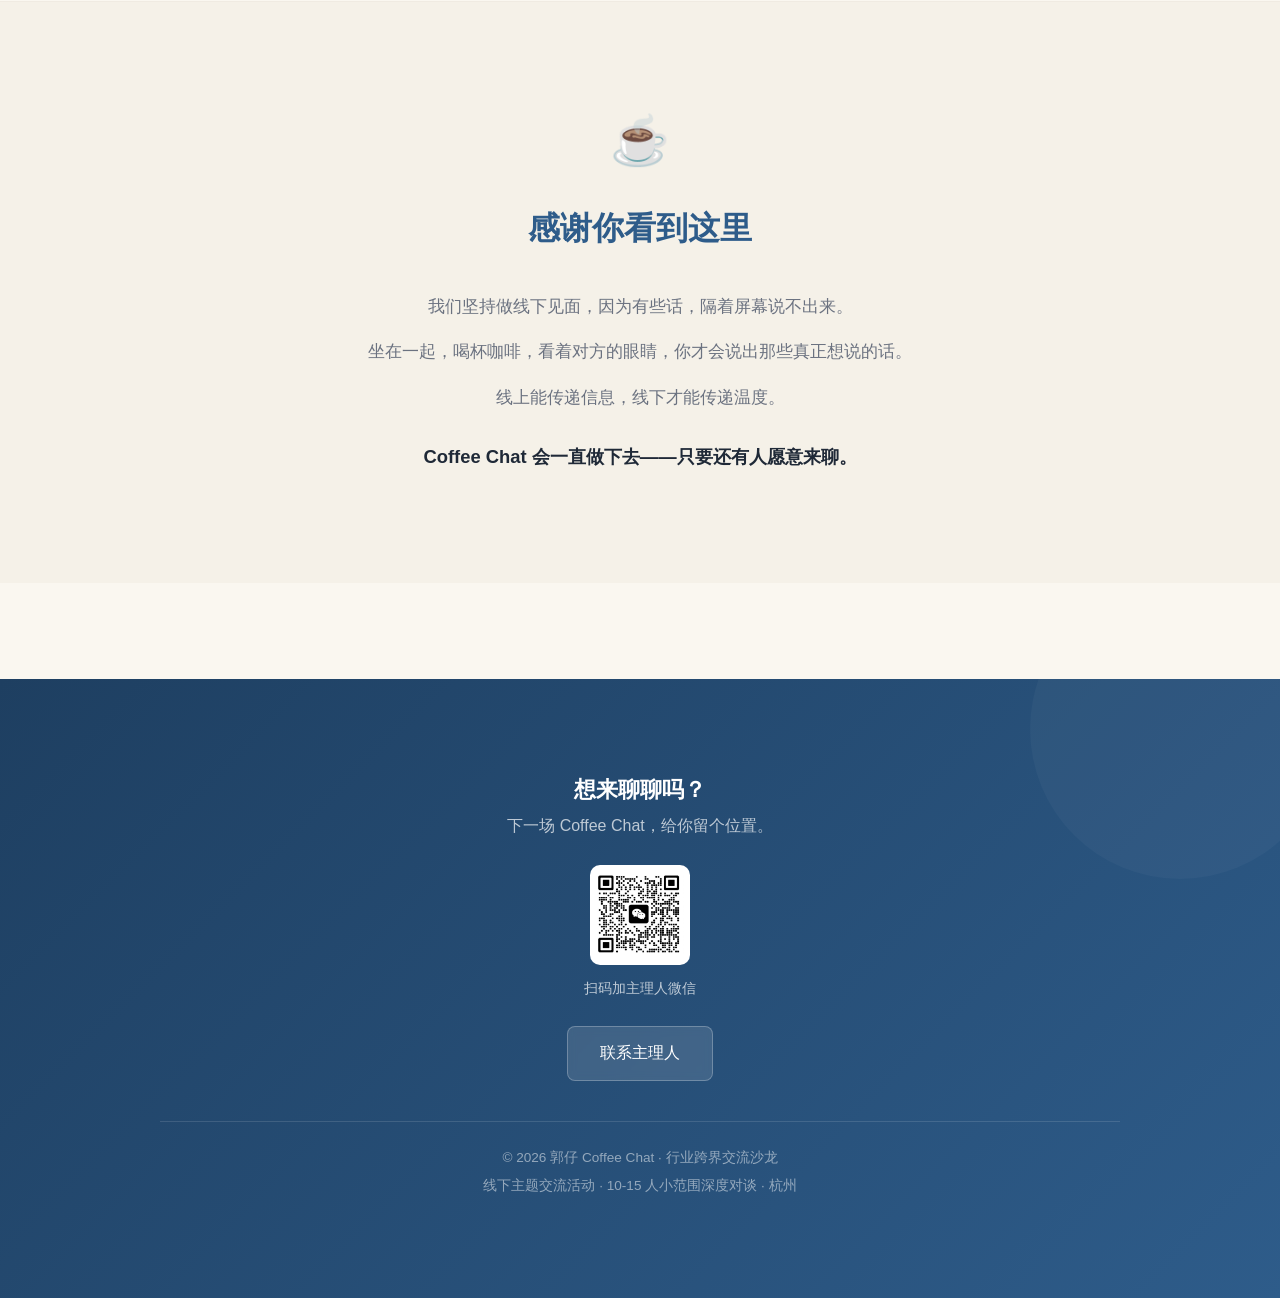
==== commit 64c44a74: "add 013 hangzhou founders conf (Sep 12, 100 attendees, co-organized)" ====
--- a/index.html
+++ b/index.html
@@ -35,8 +35,8 @@
         <a class="hero-cta hero-cta-secondary" href="#about">认识主理人 <span aria-hidden="true">→</span></a>
       </div>
       <div class="hero-proof" aria-label="Coffee Chat 活动数据">
-        <div><strong>12</strong><span>场活动</span></div>
-        <div><strong>177+</strong><span>参与人次</span></div>
+        <div><strong>13</strong><span>场活动</span></div>
+        <div><strong>277+</strong><span>参与人次</span></div>
         <div><strong>10–19</strong><span>人小范围</span></div>
         <div><strong>4</strong><span>个长期主题</span></div>
       </div>
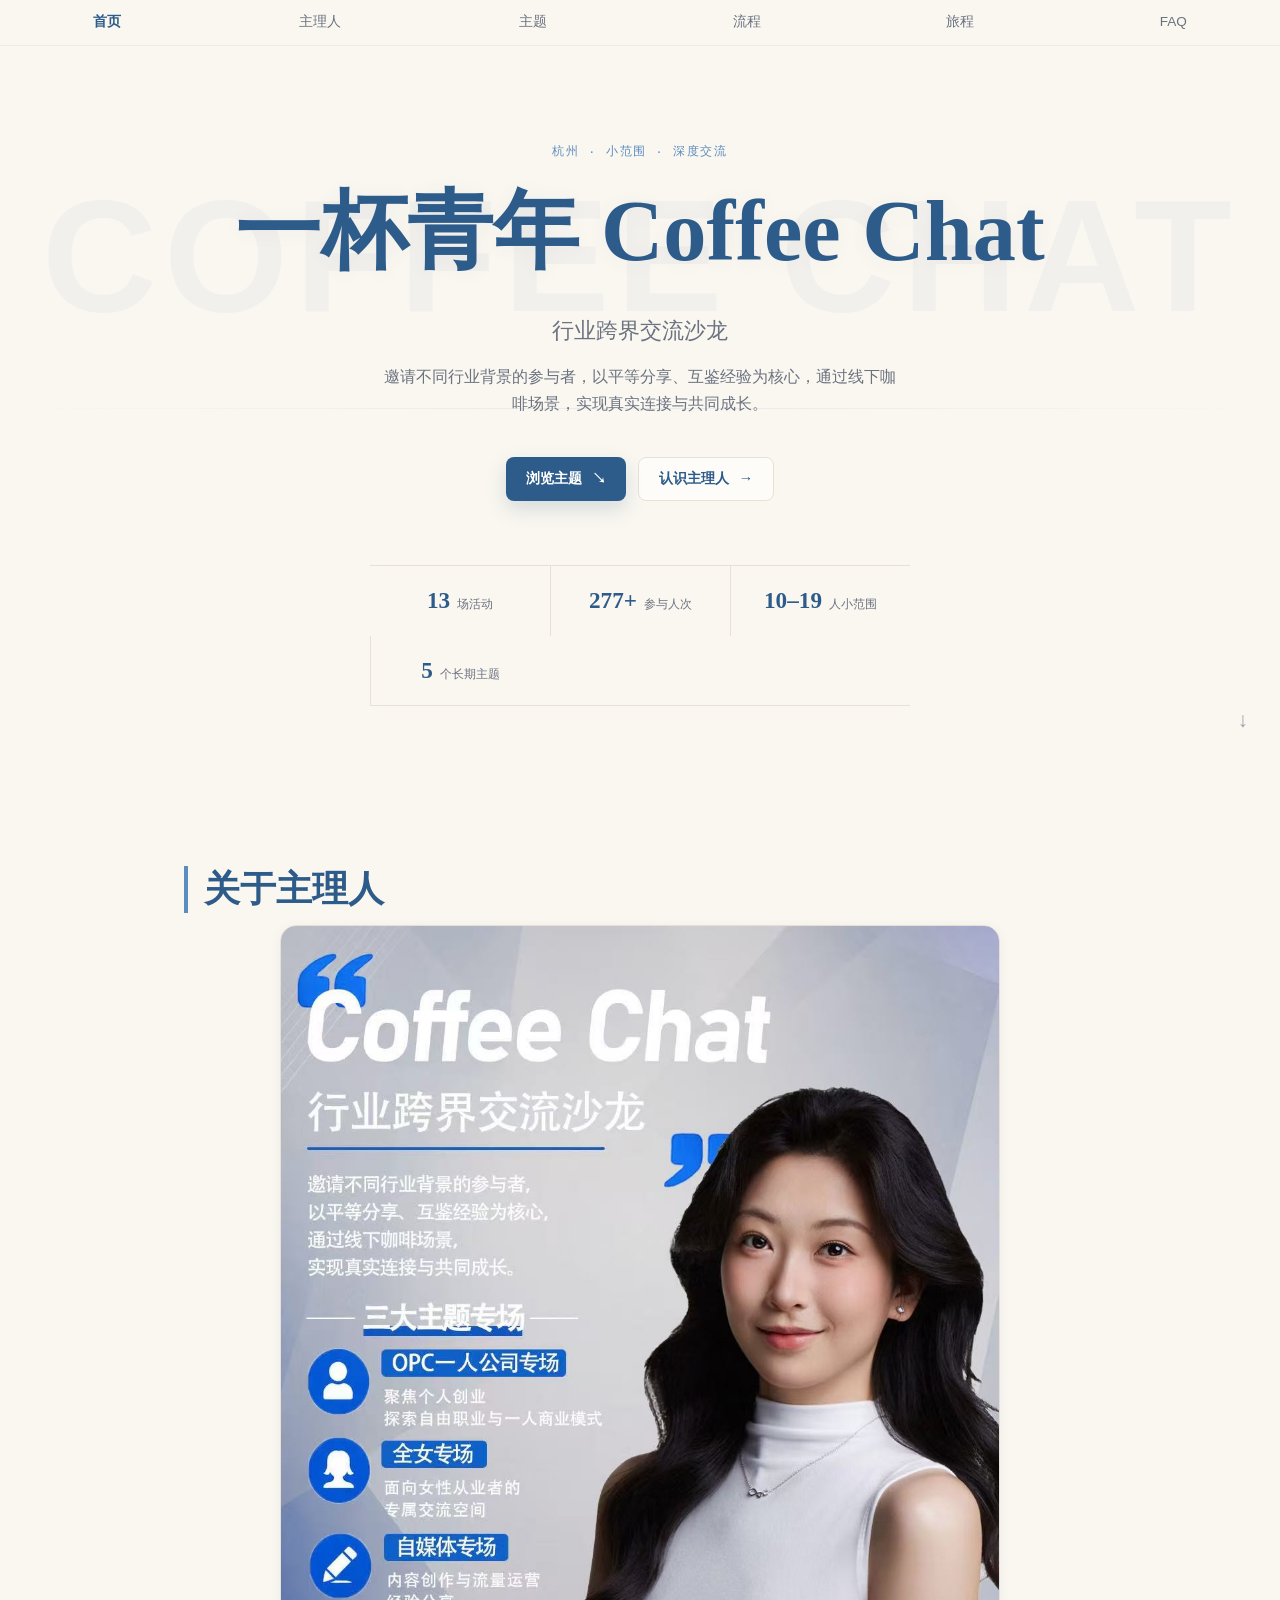
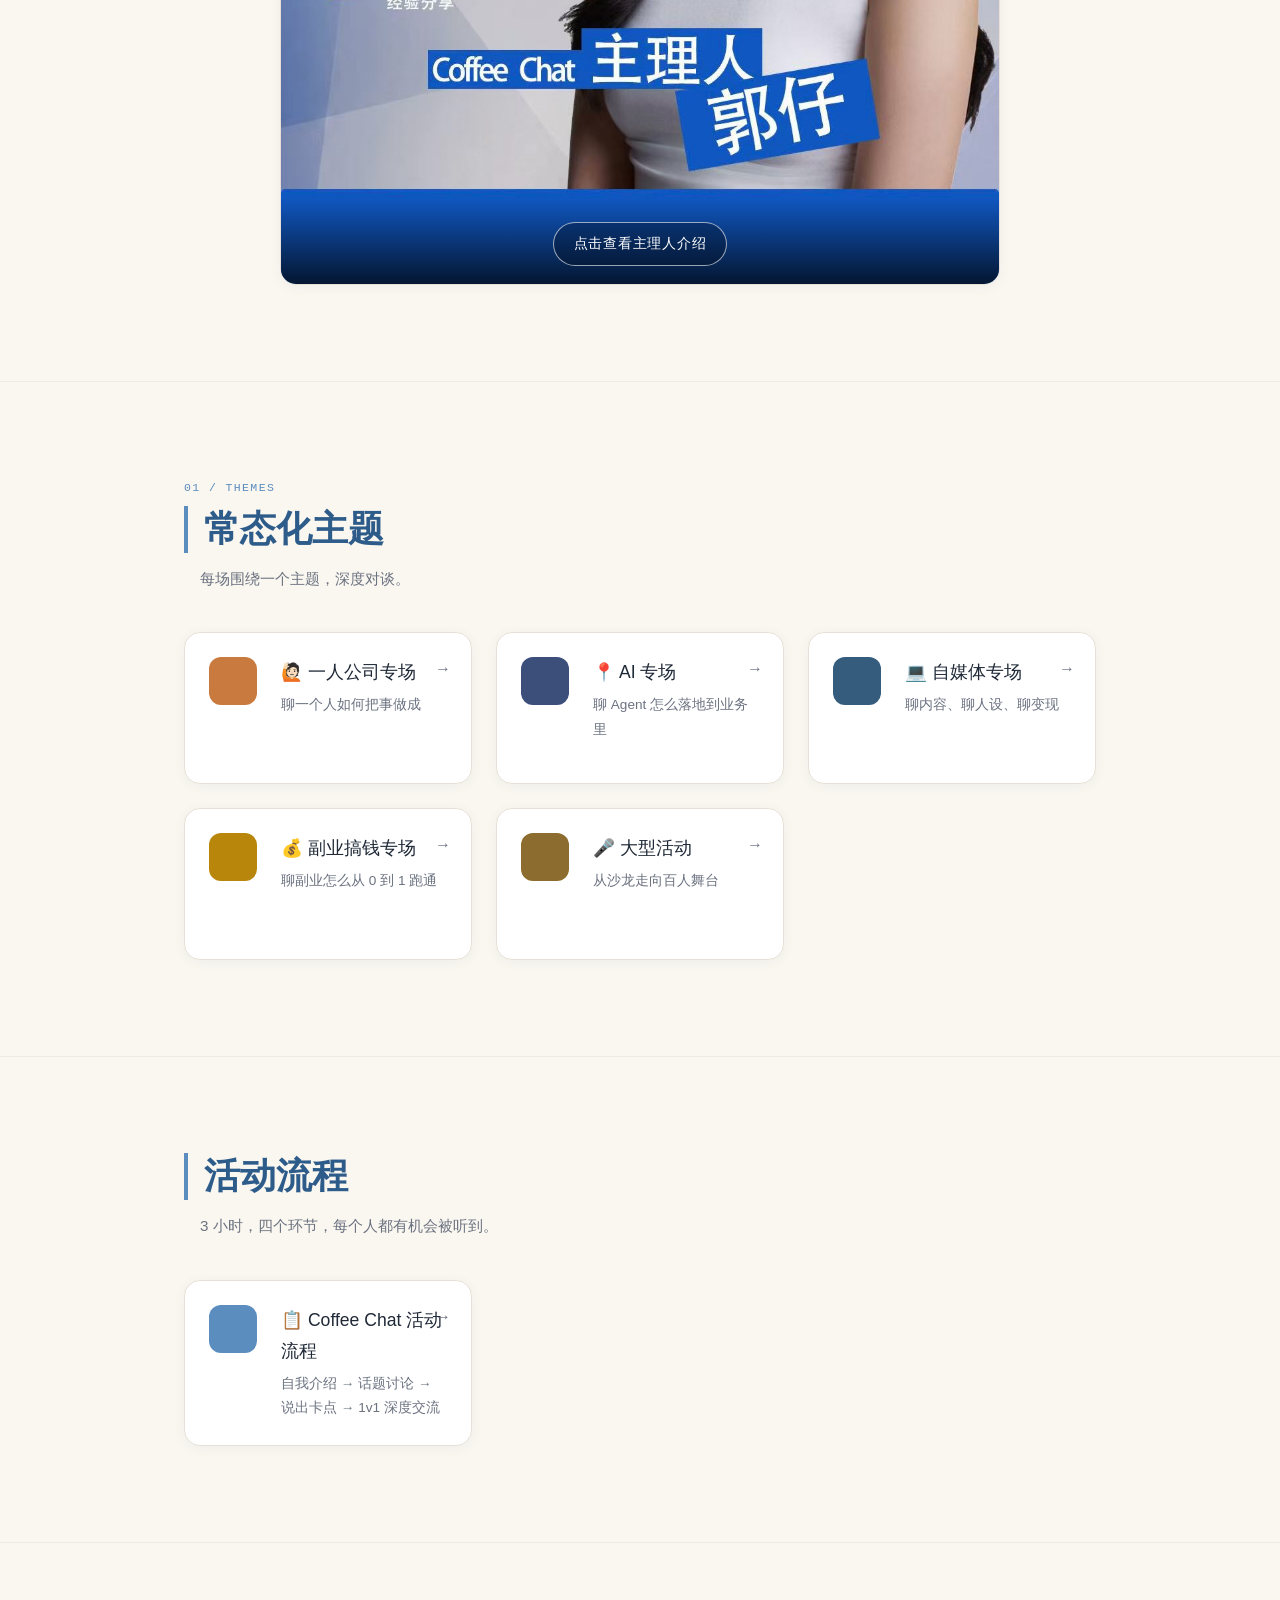
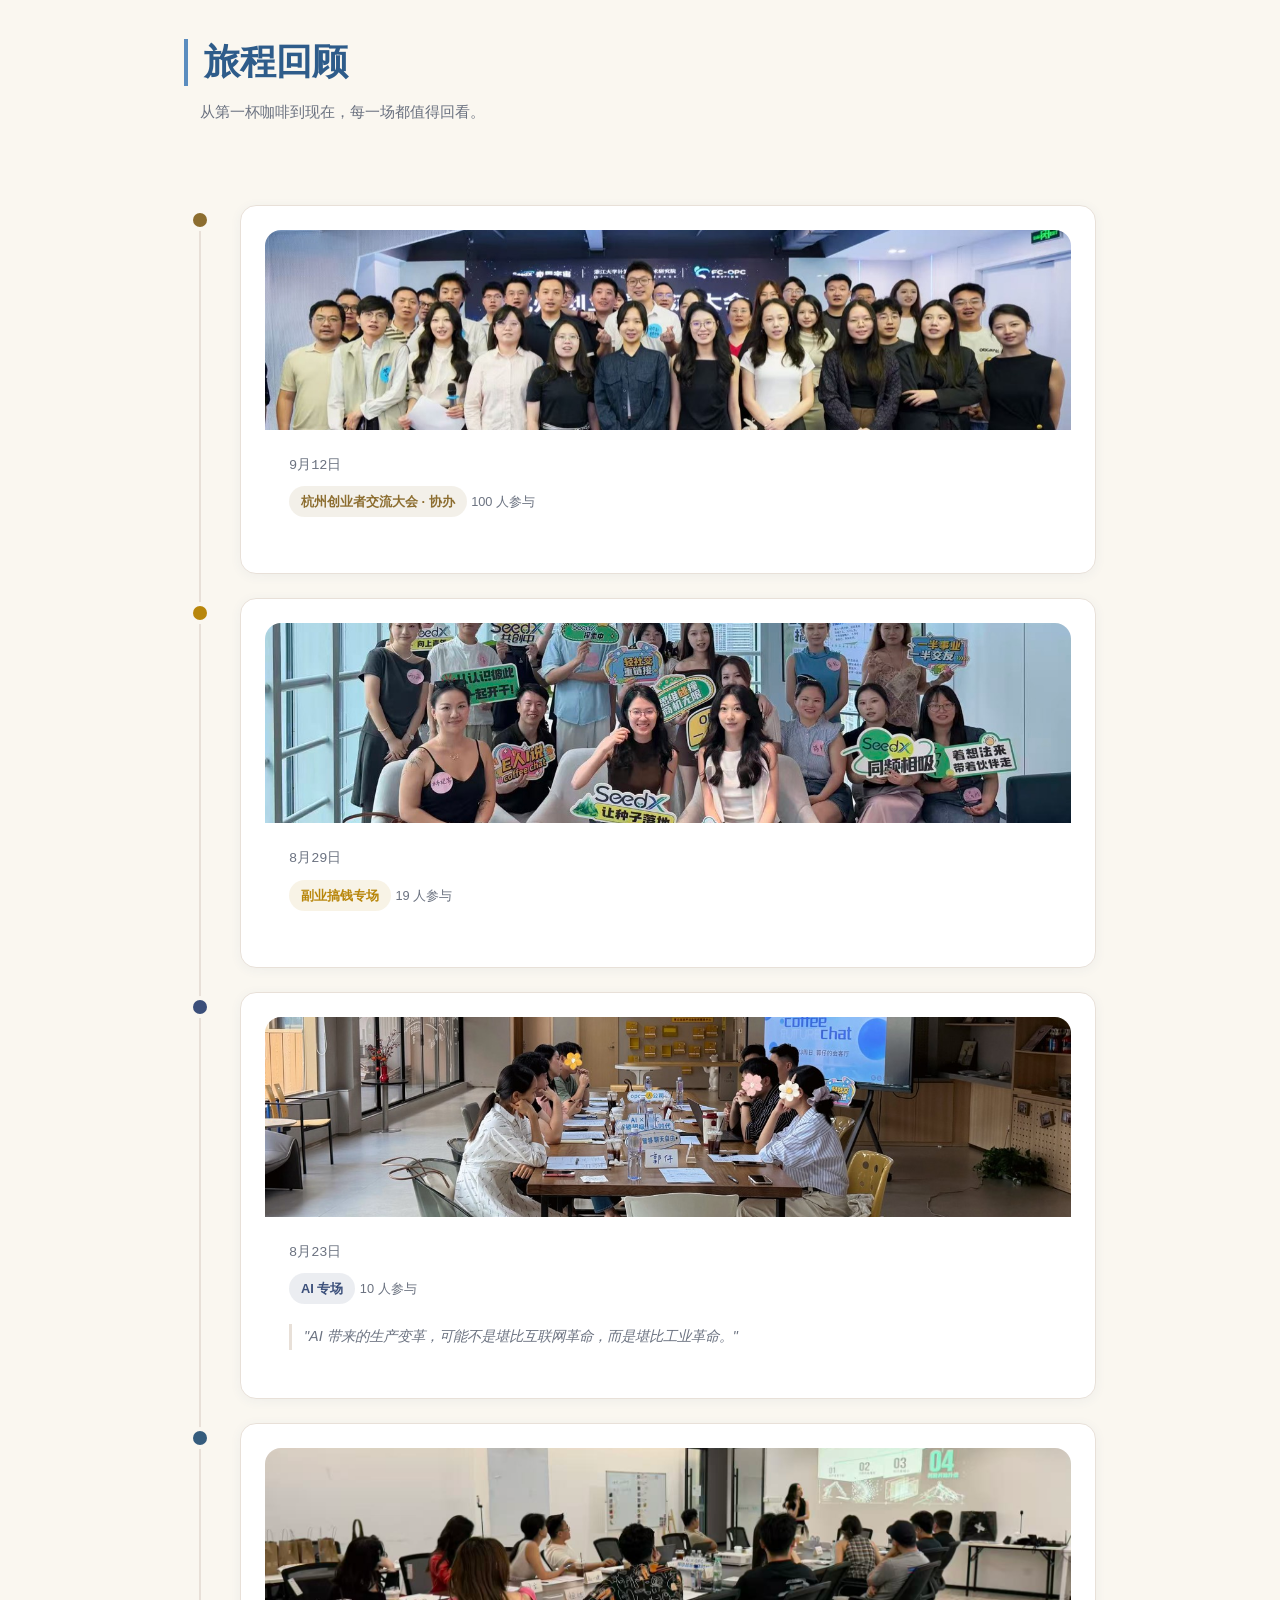
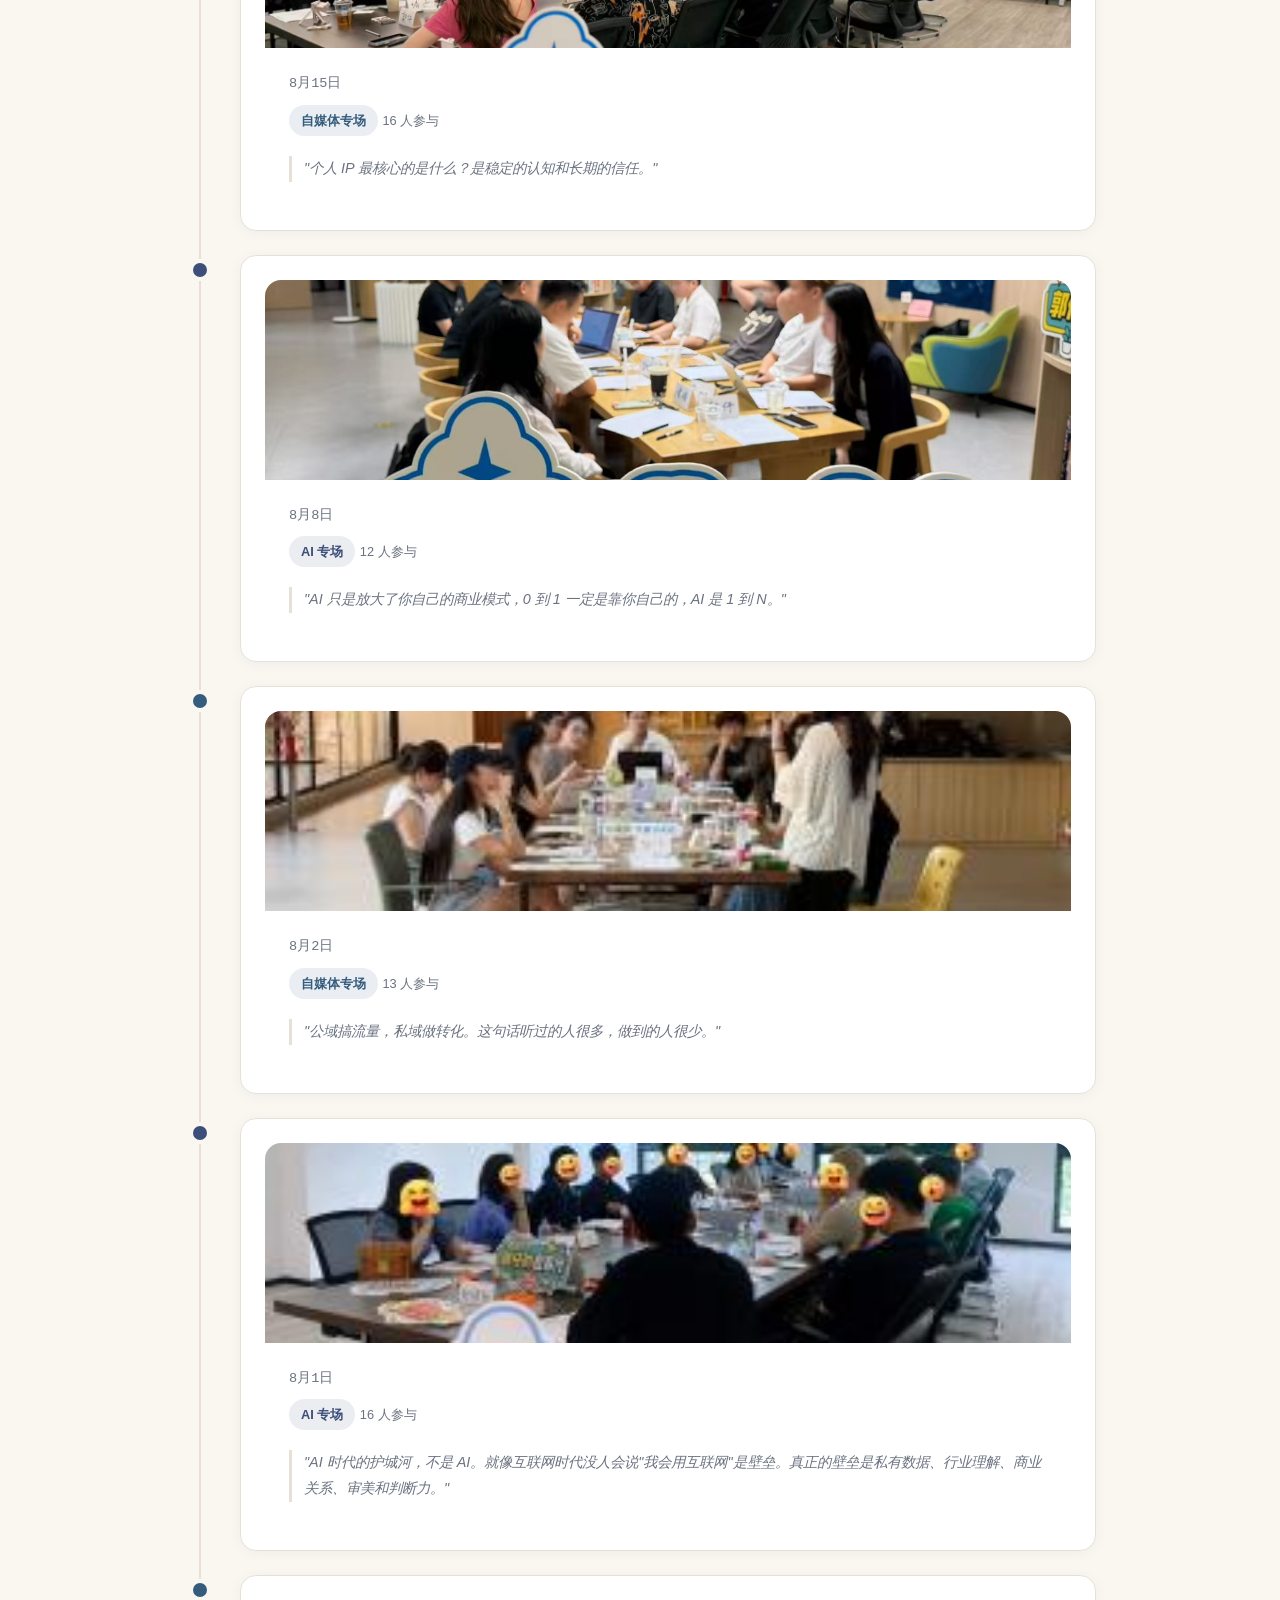
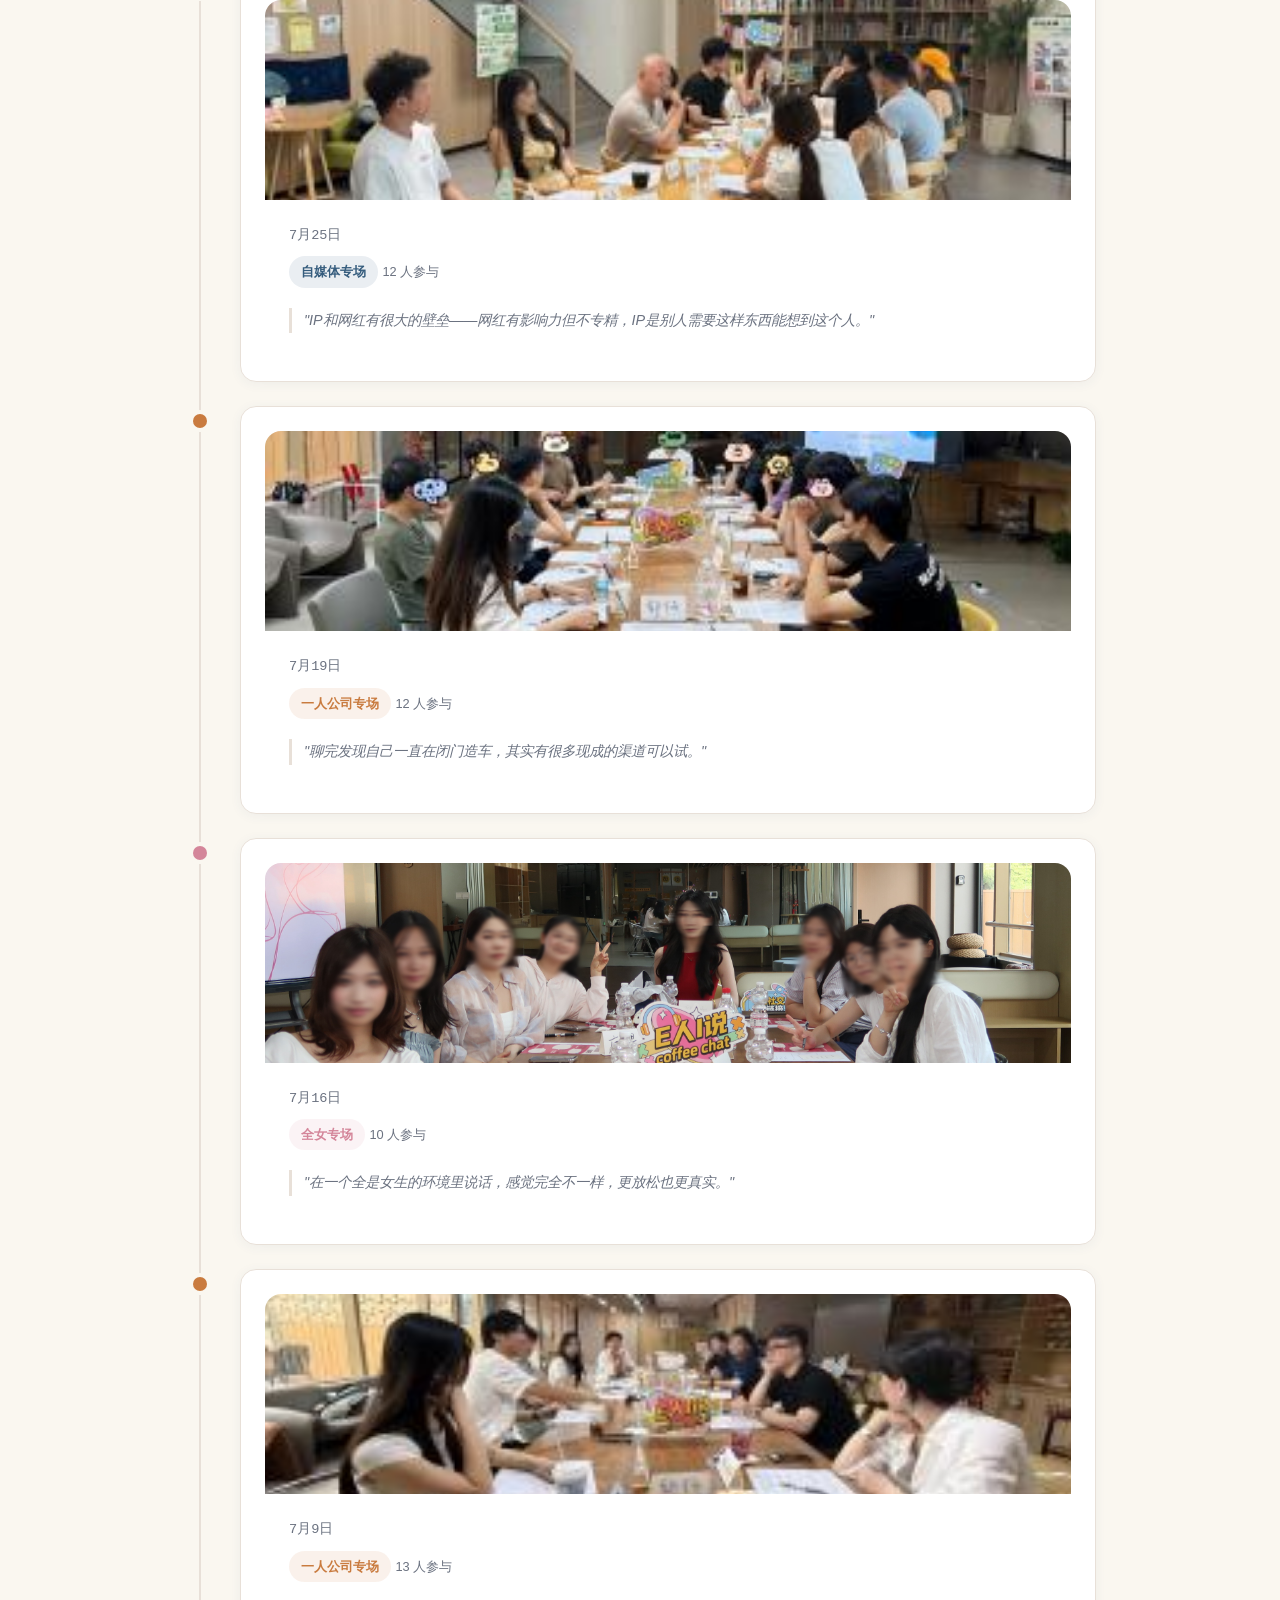
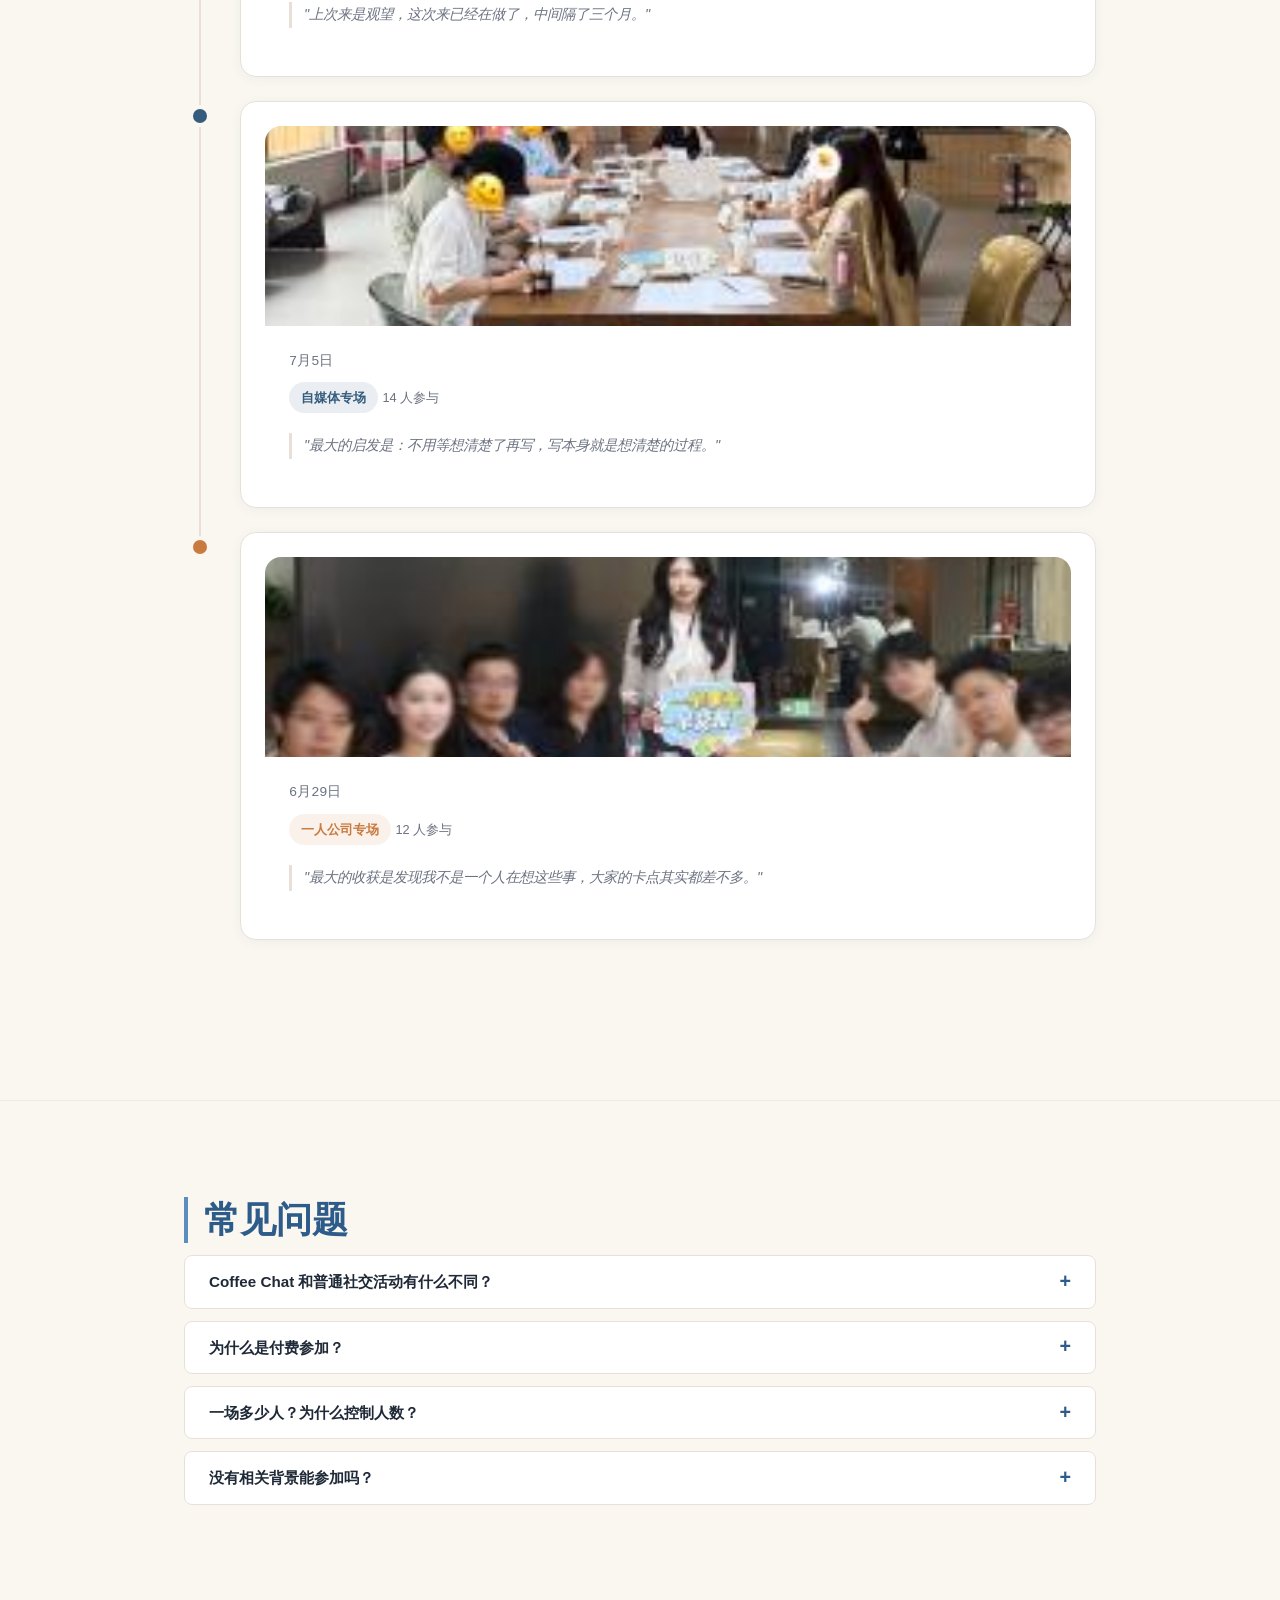
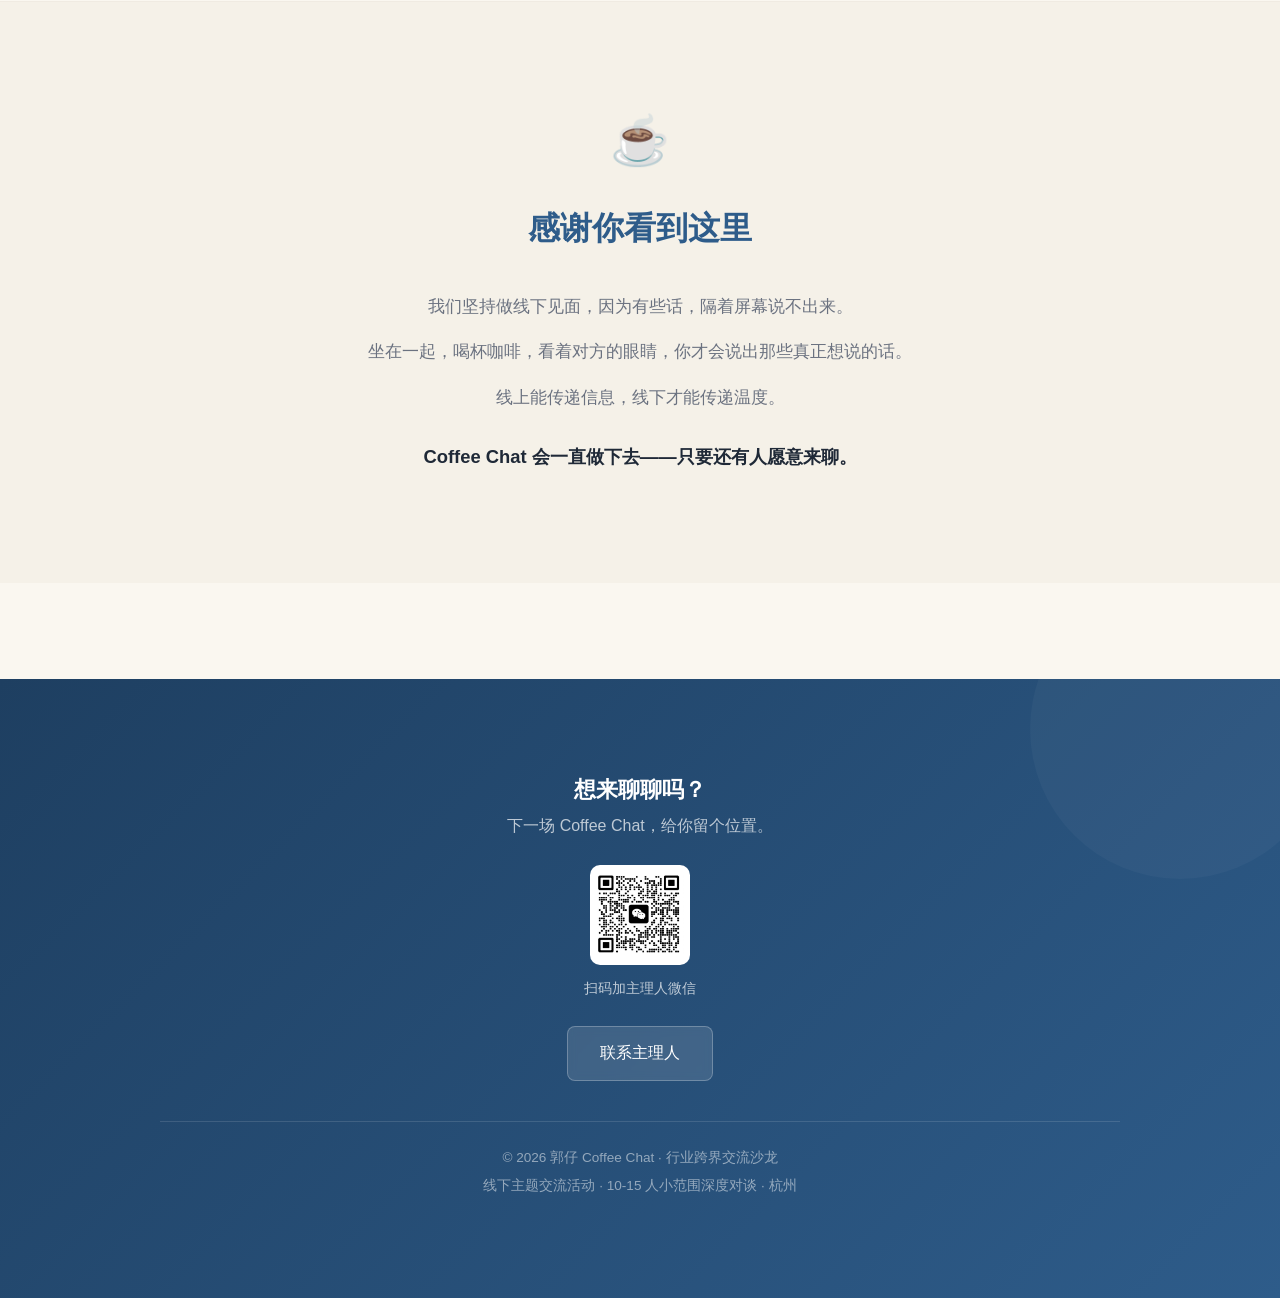
==== commit 0efe968d: "promote conf to regular theme '大型活动' (5th), add themes/conf.html" ====
--- a/index.html
+++ b/index.html
@@ -38,7 +38,7 @@
         <div><strong>13</strong><span>场活动</span></div>
         <div><strong>277+</strong><span>参与人次</span></div>
         <div><strong>10–19</strong><span>人小范围</span></div>
-        <div><strong>4</strong><span>个长期主题</span></div>
+        <div><strong>5</strong><span>个长期主题</span></div>
       </div>
     </div>
     <a href="#about" class="hero-scroll" aria-label="向下滚动">↓</a>
